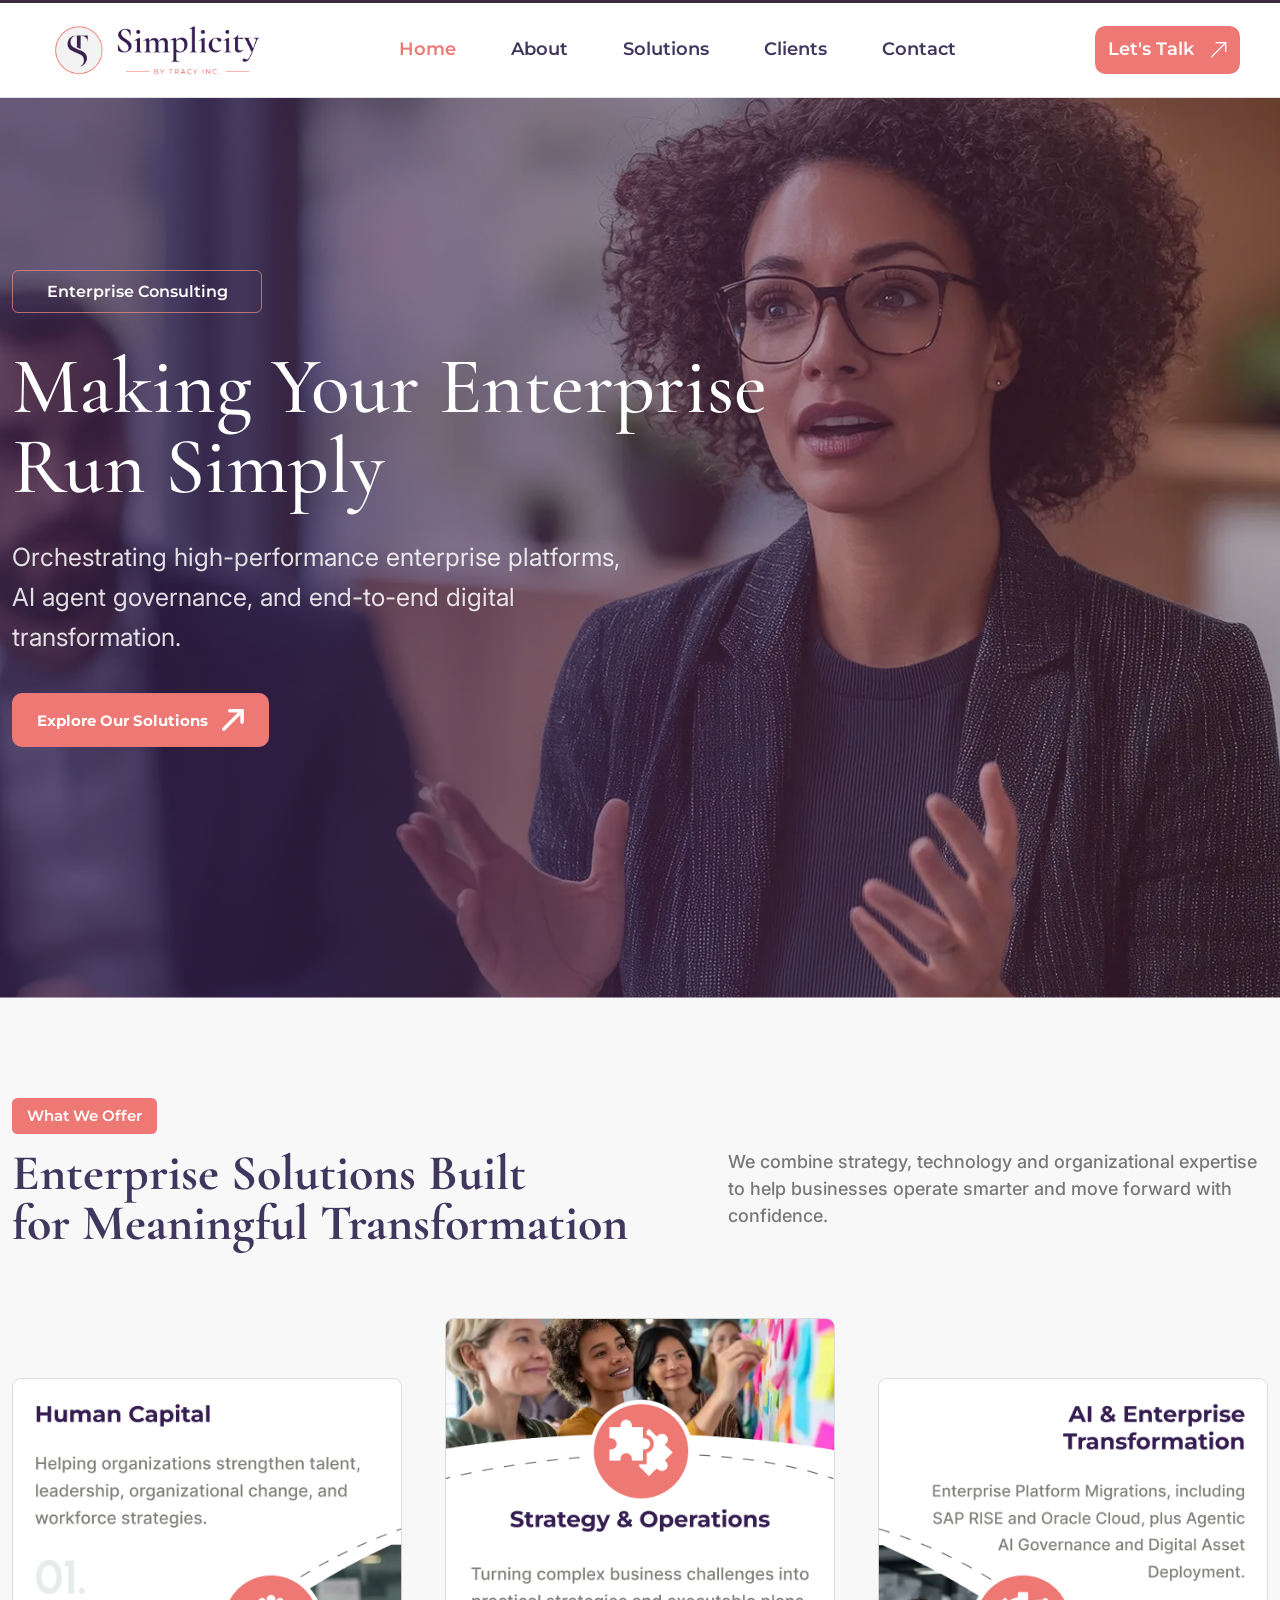
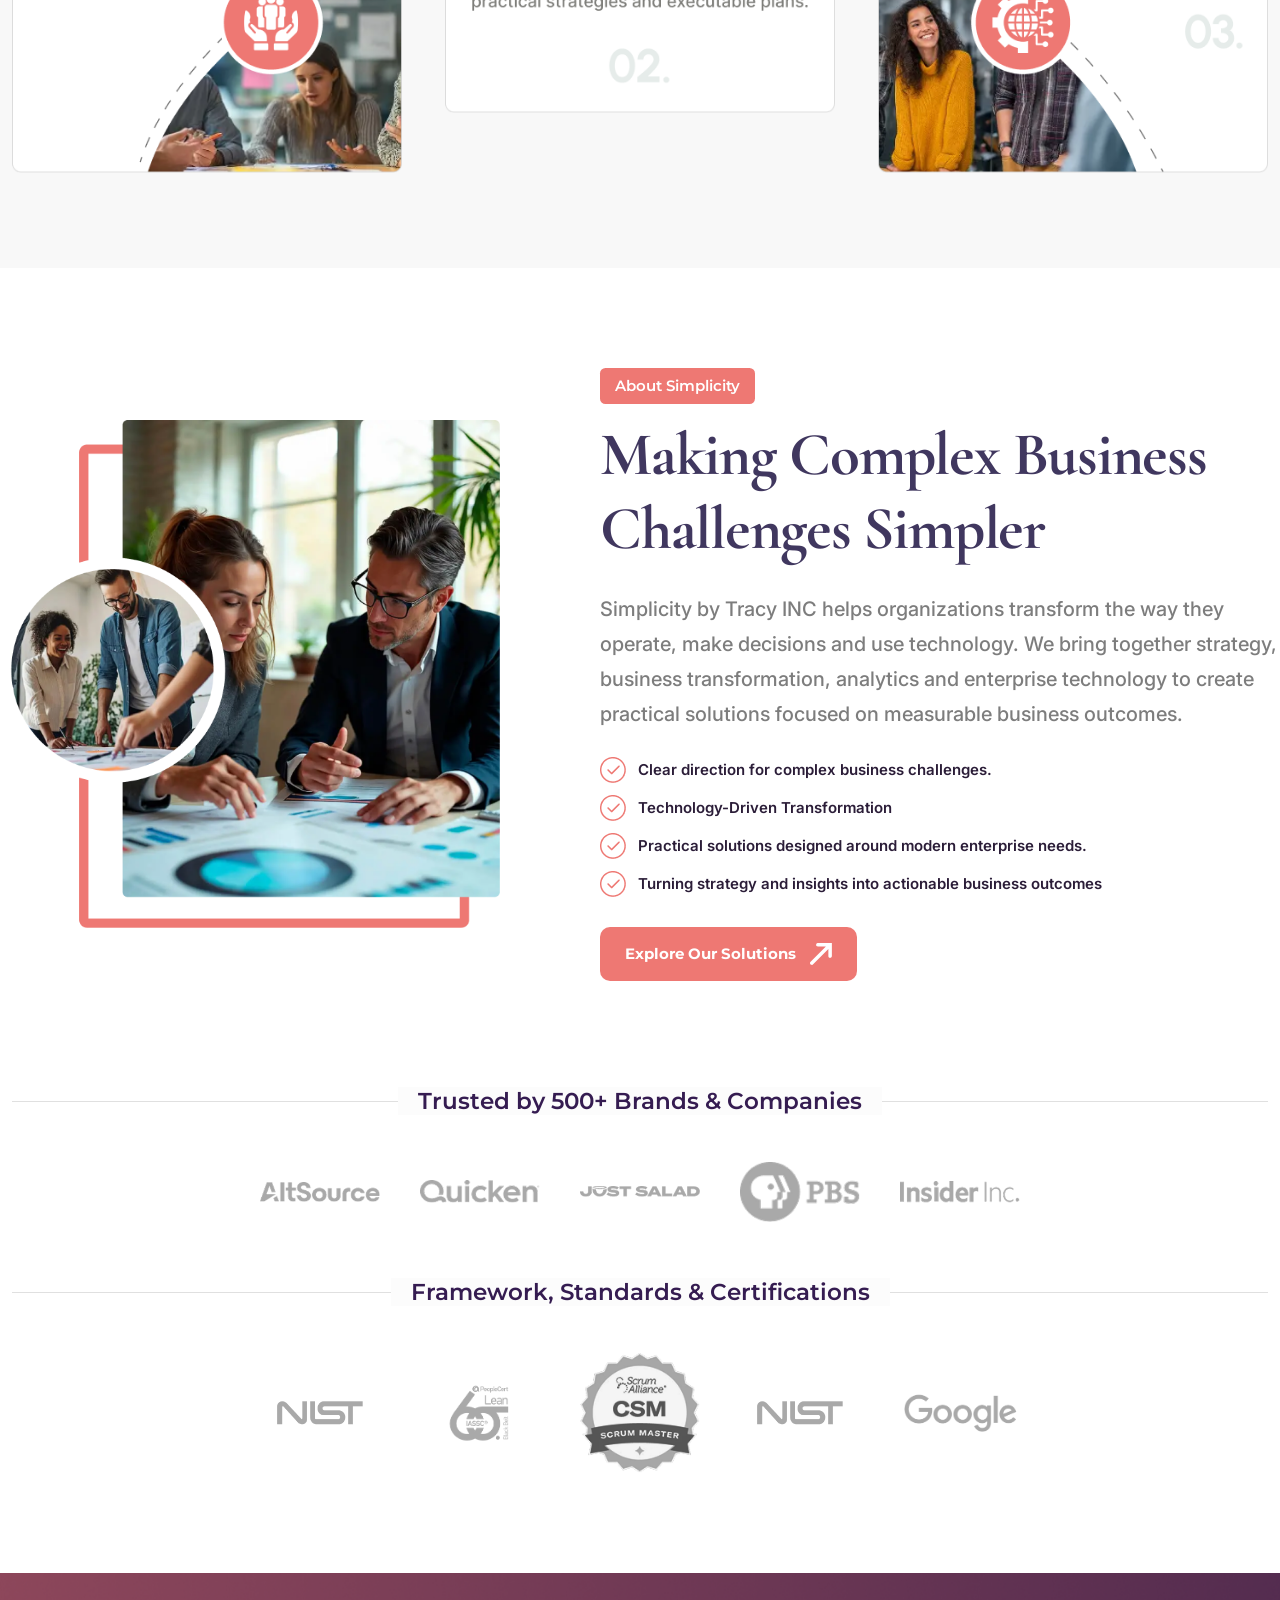
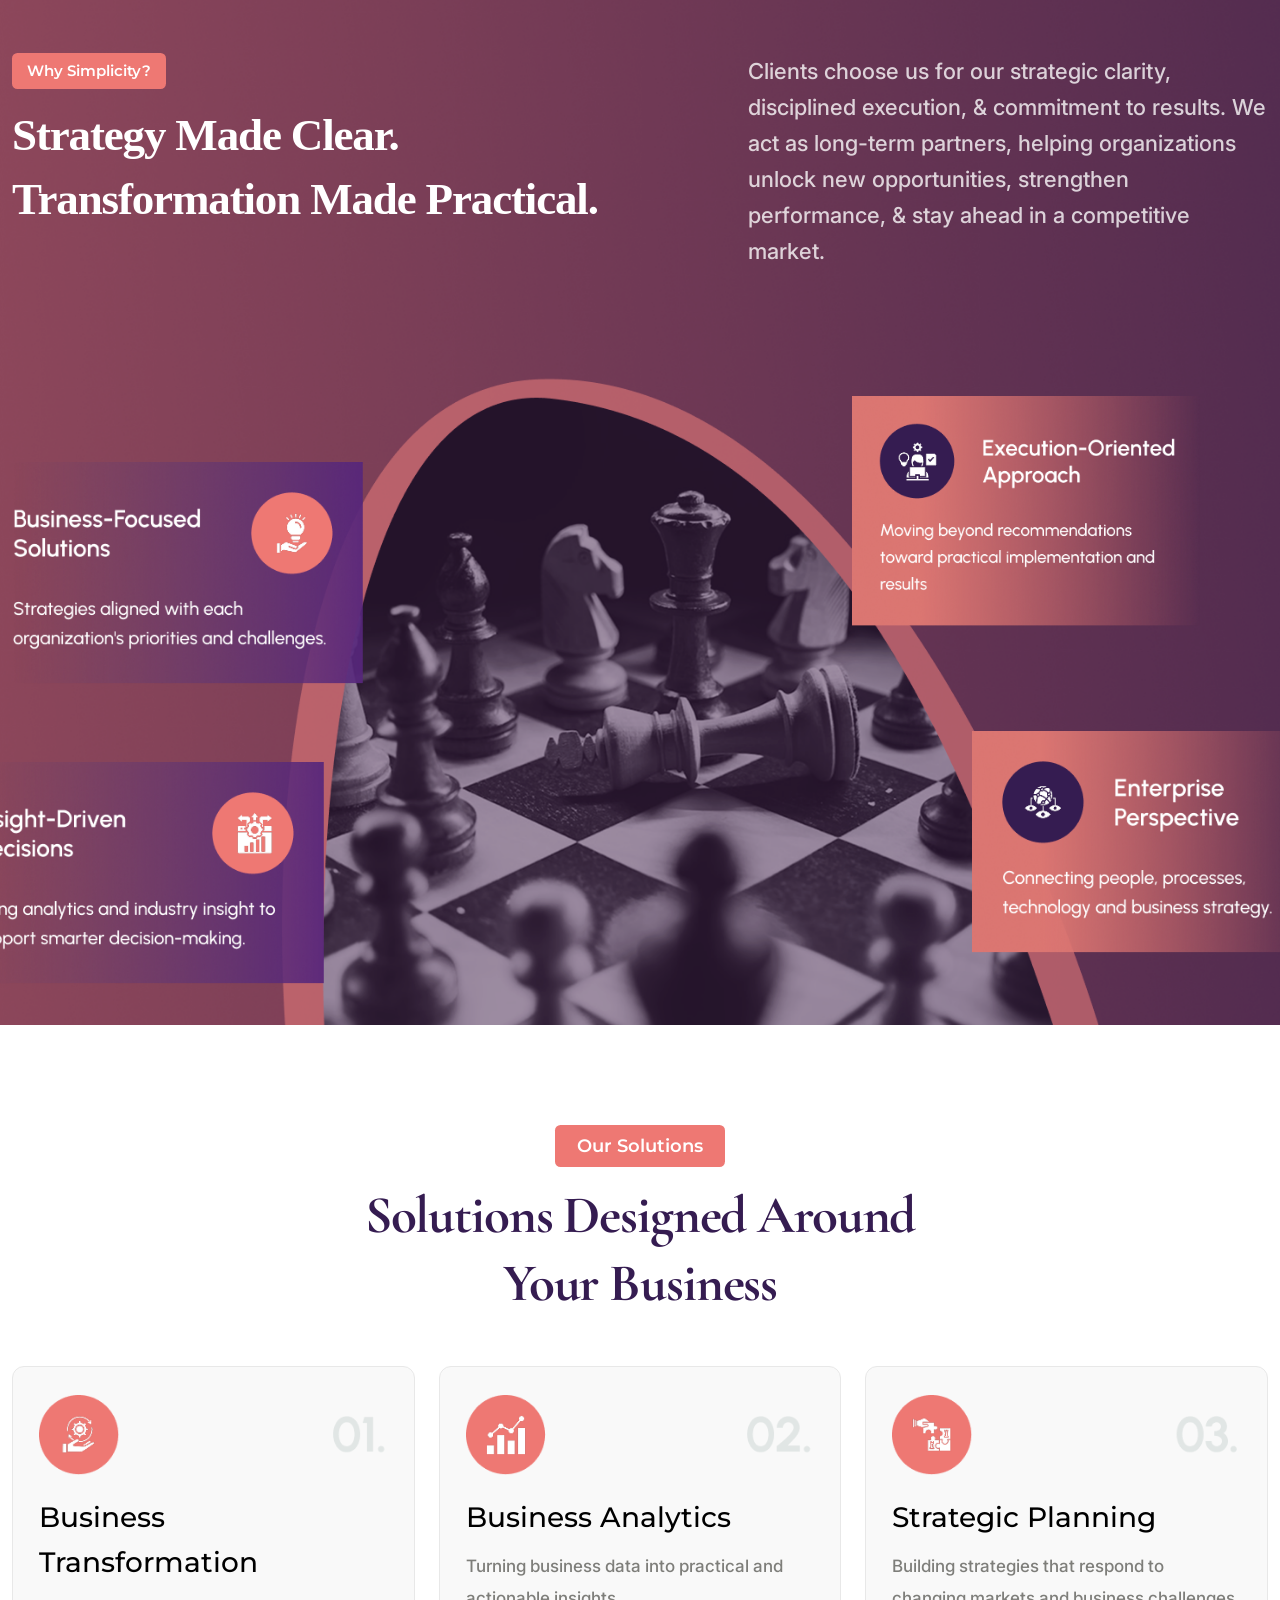
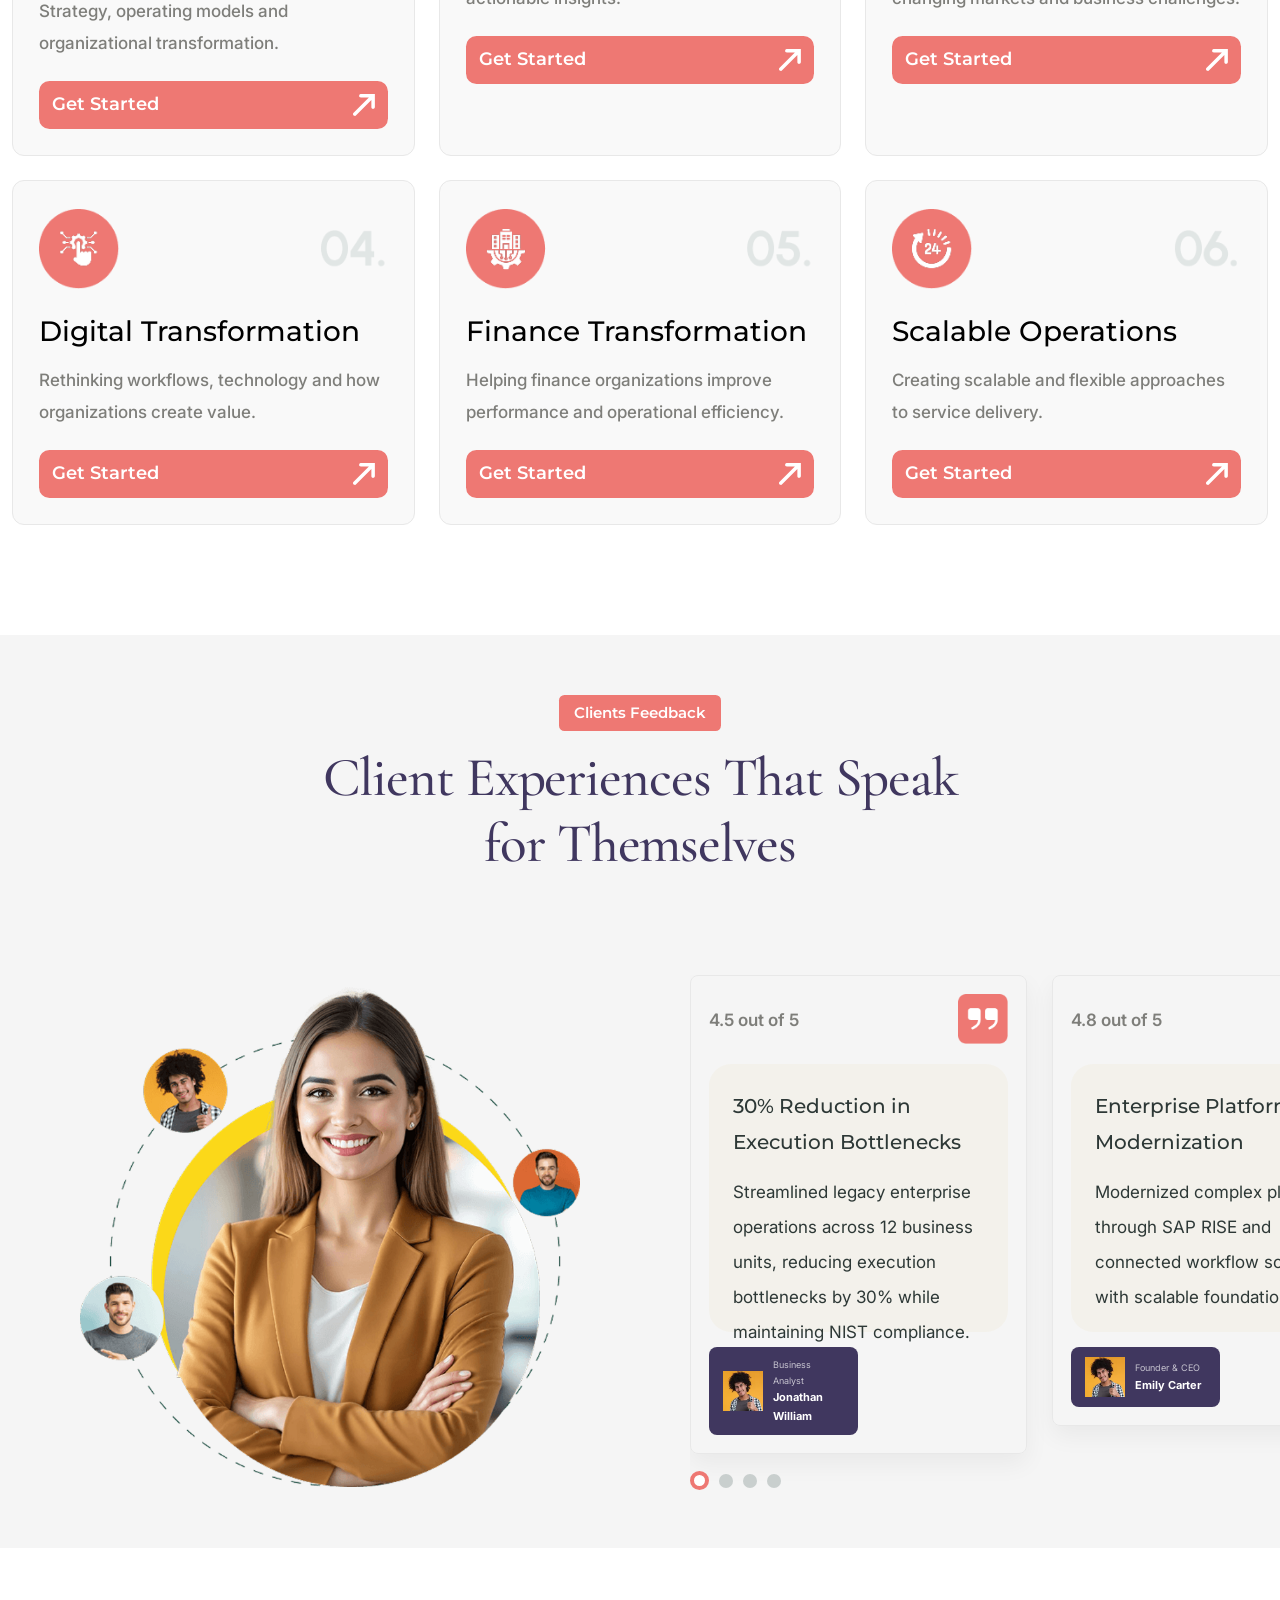
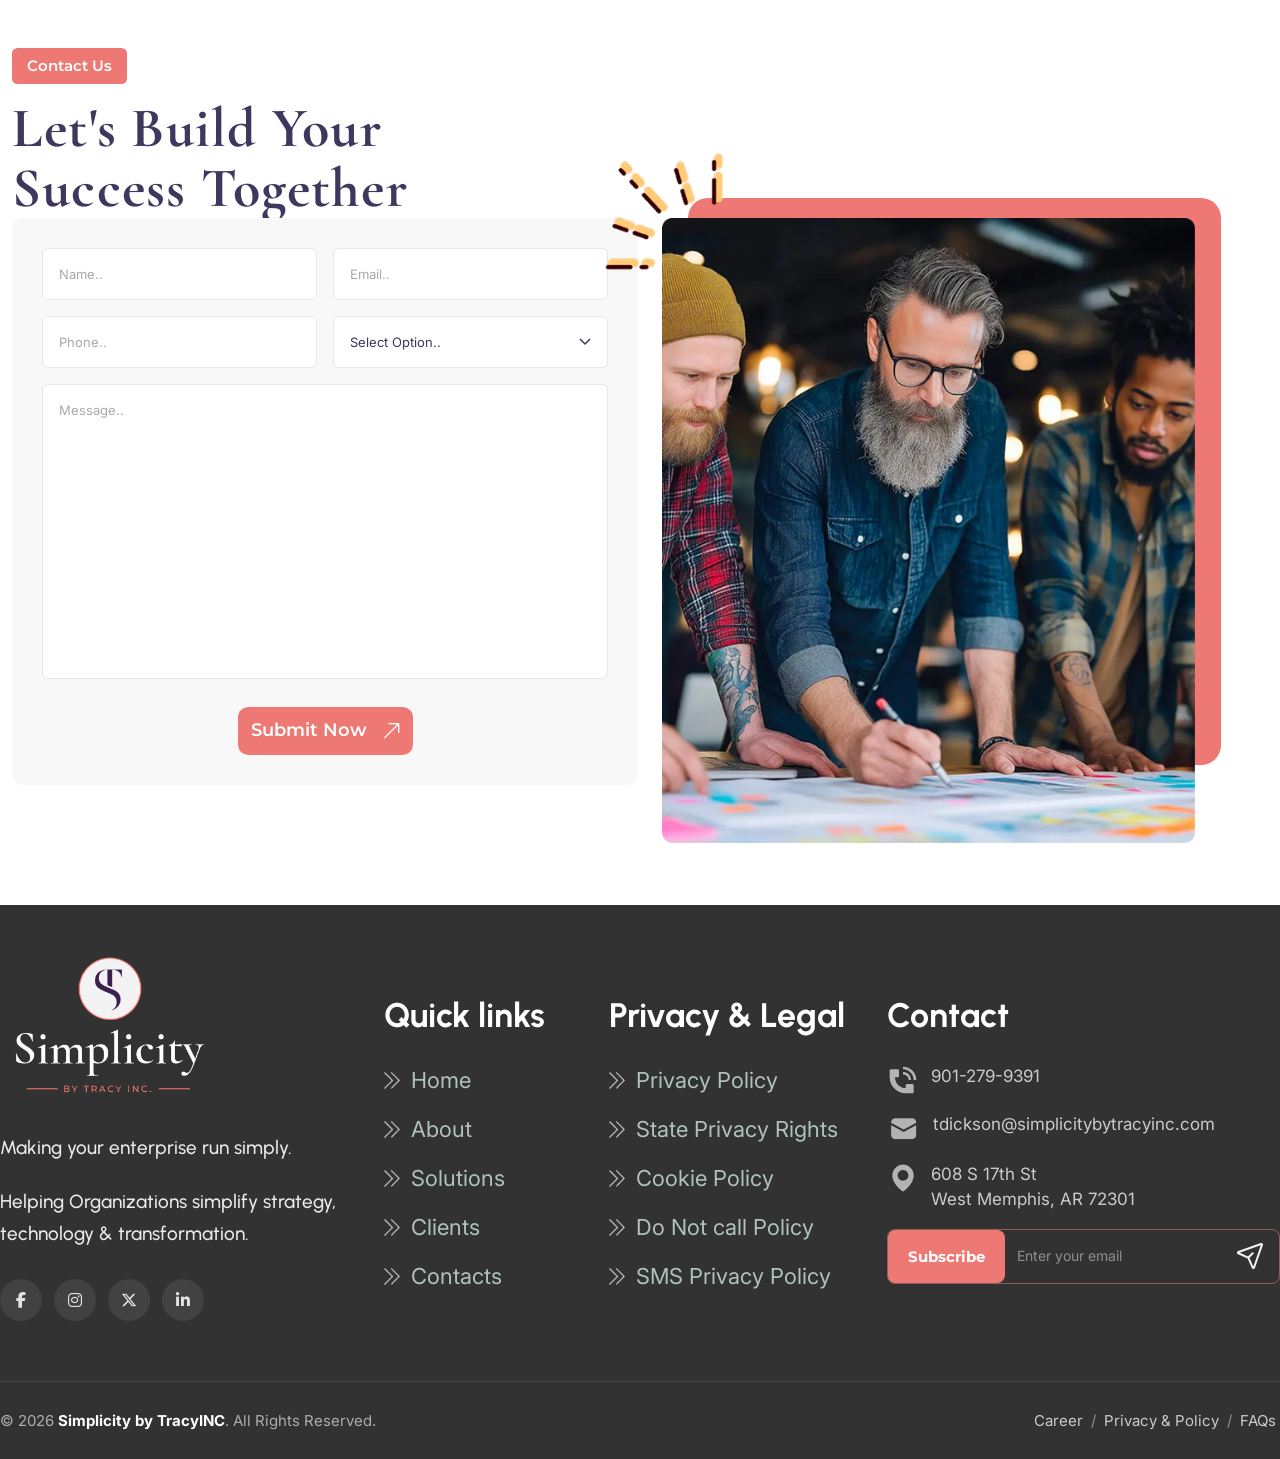
==== index.html @ 36c87a6b "Refactor HTML files to improve accessibility and consistency by adding alt attributes to images and " ====
<!DOCTYPE html>
<html lang="en">

<head>

  <meta charset="UTF-8">

  <meta name="viewport" content="width=device-width, initial-scale=1.0">

  <title>Simpli City</title>

  <link rel="shortcut icon" href="asset/images/main-logo.webp" type="image/x-icon">





  <!-- ========================================
         Bootstrap CSS
    ========================================= -->

  <link rel="stylesheet" href="asset/css/bootstrap.min.css">


  <!-- ========================================
         Google Font
    ========================================= -->

  <link rel="stylesheet" href="asset/css/font.css">


  <!-- ========================================
         Font Awesome
    ========================================= -->

  <link rel="stylesheet" href="asset/css/all.min.css">


  <!-- ========================================
         Swiper CSS
    ========================================= -->

  <link rel="stylesheet" href="asset/css/swiper-bundle.min.css">


  <!-- ========================================
         Custom CSS
    ========================================= -->

  <link rel="stylesheet" href="asset/css/style.css">

  <link rel="preconnect" href="https://fonts.googleapis.com">
  <link rel="preconnect" href="https://fonts.gstatic.com" crossorigin>
  <link href="https://fonts.googleapis.com/css2?family=Montserrat:ital,wght@0,100..900;1,100..900&display=swap"
    rel="stylesheet">
  <link rel="preconnect" href="https://fonts.googleapis.com">

  <link rel="preconnect" href="https://fonts.gstatic.com" crossorigin>
  <link href="https://fonts.googleapis.com/css2?family=Cormorant+Garamond:ital,wght@0,300..700;1,300..700&display=swap"
    rel="stylesheet">

  <link rel="preconnect" href="https://fonts.googleapis.com">
  <link rel="preconnect" href="https://fonts.gstatic.com" crossorigin>
  <link
    href="https://fonts.googleapis.com/css2?family=Inter:ital,opsz,wght@0,14..32,100..900;1,14..32,100..900&display=swap"
    rel="stylesheet">


  <link rel="preconnect" href="https://fonts.googleapis.com">
  <link rel="preconnect" href="https://fonts.gstatic.com" crossorigin>
  <link href="https://fonts.googleapis.com/css2?family=Urbanist:ital,wght@0,100..900;1,100..900&display=swap"
    rel="stylesheet">

</head>


<body>


  <!-- ========================================
         Header Section Start
    ========================================= -->

  <header class="site-header">
    <div class="header-container container-flow">

      <a href="index.html" class="brand">

        <img src="asset/images/logo.webp" alt="simplicity image">


      </a>

      <button class="nav-toggle" type="button" aria-label="Toggle navigation" aria-expanded="false"
        aria-controls="mainNav">
        <i class="fa-solid fa-bars"></i>
      </button>

      <nav class="main-nav" id="mainNav">
        <a href="index.html" class="nav-link">Home</a>
        <a href="about.html" class="nav-link">About</a>
        <a href="solution.html" class="nav-link">Solutions</a>
        <a href="client.html" class="nav-link">Clients</a>
        <a href="contact.html" class="nav-link">Contact</a>
      </nav>

      <a href="contact.html" class="btn-talk">
        <span class="btn-text">
          <span class="btn-text-inner" data-text="Let's Talk">Let's Talk</span>
        </span>
        <img src="asset/images/nav_arrow.webp" alt="simplicity image">
      </a>
    </div>
  </header>


  <main>


    <!-- ========================================
         Hero Section
    ========================================= -->
    <section class="hero-section" id="home">
      <div class="container">
        <div class="row">
          <div class="col-lg-7 hero-description">
            <span class="hero-tag">Enterprise Consulting</span>
            <h1 class="hero-title">Making Your Enterprise<br>Run Simply</h1>
            <p class="hero-text">Orchestrating high-performance enterprise platforms, <br> AI agent governance, and
              end-to-end digital <br> transformation.</p>


            <div class="hero-btns">
              <a href="solution.html" class="btn-explore">
                <span class="btn-text">
                  <span class="btn-text-inner" data-text="Explore Our Solutions">Explore Our Solutions</span>
                </span>
                <img src="asset/images/arrow.webp" alt="simplicity image">
              </a>
            </div>

          </div>
        </div>
      </div>

    </section>



    <!-- ========================================
     What We Offer Section Start
========================================= -->

    <section class="offer-section">

      <div class="container">

        <!-- Section Heading -->

        <span class="offer-badge">
          What We Offer
        </span>

        <div class="offer-heading">

          <div class="offer-title-area">

            <h2 class="offer-title">
              Enterprise Solutions Built
              <br>
              for Meaningful Transformation
            </h2>

          </div>

          <div class="offer-description">

            <p>
              We combine strategy, technology and organizational expertise
              to help businesses operate smarter and move forward with confidence.
            </p>

          </div>

        </div>

        <div class="card-container ">

          <img src="asset/images/frame1.webp" alt="simplicity image">
          <img class="frame-imge-2" src="asset/images/frame2.webp" alt="simplicity image">
          <img src="asset/images/frame3.webp" alt="simplicity image">

        </div>

      </div>

    </section>


    <!-- ========================================
     About Section Start
========================================= -->

    <section class="about-section">
      <div class=" about-container">

        <!-- Left Side: Image Layout -->
        <div class="image-wrapper">
          <div class="bg-border"></div>
          <img src="asset/images/about-image.webp" alt="simplicity image">
        </div>

        <!-- Right Side: Content Layout -->
        <div class="content-wrapper">

          <span class="offer-badge">
            About Simplicity
          </span>

          <h2>Making Complex Business Challenges Simpler</h2>

          <p class="description">
            Simplicity by Tracy INC helps organizations transform the way they operate, make decisions and use
            technology. We bring together strategy, business transformation, analytics and enterprise technology
            to create practical solutions focused on measurable business outcomes.
          </p>

          <ul class="features-list">
            <li>
              <img src="asset/images/right.webp" alt="simplicity image">
              <span>Clear direction for complex business challenges.</span>
            </li>
            <li>
              <img src="asset/images/right.webp" alt="simplicity image">
              <span>Technology-Driven Transformation</span>
            </li>
            <li>
              <img src="asset/images/right.webp" alt="simplicity image">
              <span>Practical solutions designed around modern enterprise needs.</span>
            </li>
            <li>
              <img src="asset/images/right.webp" alt="simplicity image">
              <span>Turning strategy and insights into actionable business outcomes</span>
            </li>
          </ul>

          <div class="header-action">

            <div class="hero-btns">
              <a href="solution.html" class="btn-explore">
                <span class="btn-text">
                  <span class="btn-text-inner" data-text="Explore Our Solutions">Explore Our Solutions</span>
                </span>
                <img src="asset/images/arrow.webp" alt="simplicity image">
              </a>
            </div>

            </a>
          </div>
        </div>
      </div>
    </section>

    <section class="trust-section container">


      <!-- --- Top Row: Trusted Brands --- -->
      <div class="logo-row">
        <h3 class="row-title">
          <span>Trusted by 500+ Brands & Companies</span>
        </h3>

        <div class="logo-grid">
          <!-- Replace '#' with the actual paths to your logo images -->
          <div class="logo-item"><img src="asset/images/logo_item_1.webp" alt="AltSource Logo"></div>
          <div class="logo-item"><img src="asset/images/logo_item_2.webp" alt="Quicken Logo"></div>
          <div class="logo-item"><img src="asset/images/logo_item_3.webp" alt="Just Salad Logo"></div>
          <div class="logo-item"><img src="asset/images/logo_item_4.webp" alt="PBS Logo"></div>
          <div class="logo-item"><img src="asset/images/logo_item_5.webp" alt="Insider Inc Logo"></div>
        </div>
      </div>

      <!-- --- Bottom Row: Frameworks --- -->
      <div class="logo-row">
        <h3 class="row-title">
          <span>Framework, Standards & Certifications</span>
        </h3>

        <div class="logo-grid">
          <!-- Replace '#' with the actual paths to your certification images -->
          <div class="logo-item"><img src="asset/images/logo_item_6.webp" alt="NIST Logo"></div>
          <div class="logo-item"><img src="asset/images/logo_item_7.webp" alt="Lean Certified Badge"></div>
          <div class="logo-item"><img src="asset/images/logo_item_8.webp" alt="CSM Scrum Master Badge"></div>

          <div class="logo-item"><img src="asset/images/logo_item_6.webp" alt="Google Logo"></div>
          <div class="logo-item"><img src="asset/images/logo_item_10.webp" alt="AWS Logo"></div>
        </div>
      </div>


    </section>



    <!-- ========================================
    Why Section Section Start
========================================= -->

    <section class="why-section">
      <div class="container why-container">
        <div class="why-header">
          <div class="why-header-left">
            <span class="offer-badge why-badge">Why Simplicity?</span>
            <h2 class="why-title">
              Strategy Made Clear.<br>
              Transformation Made Practical.
            </h2>
          </div>

          <div class="why-header-right">
            <p>
              Clients choose us for our strategic clarity, disciplined execution, & commitment to
              results. We act as long-term partners, helping organizations unlock new opportunities,
              strengthen performance, & stay ahead in a competitive market.
            </p>
          </div>
        </div>
        <div class="why-imag">
          <img class="why-bg" src="/asset/images/why-bg.webp" alt="simplicity image">
          <div class="why-imag-contaner">
            <img class="why-imge-1" src="asset/images/why_img_1.webp" alt="simplicity image">
            <img class="why-imge-2" src="asset/images/why_img_2.webp" alt="simplicity image">
            <img class="why-imge-3" src="asset/images/why_img_3.webp" alt="simplicity image">
            <img class="why-imge-4" src="asset/images/why_img_4.webp" alt="simplicity image">
          </div>
        </div>
      </div>

    </section>



    <!-- ========================================
         Services Grid Section
    ========================================= -->
    <section class="services-grid-section">
      <div class="container">
        <div class="row justify-content-center text-center">
          <div class="col-lg-7">
            <span class="section-tag-pill section-tag-pill-center">Our Solutions</span>
            <h2 class="services-title">Solutions Designed Around Your Business</h2>
          </div>
        </div>

        <div class="row g-4 mt-4">
          <div class="col-md-6 col-lg-4">
            <div class="service-card">
              <div class="service-card-top">
                <img src="asset/images/services_card_img_1.webp" alt="simplicity image">
              </div>
              <h3>Business Transformation</h3>
              <p>Strategy, operating models and organizational transformation.</p>
              <a href="contact.html" class="btn-talk">
                <span class="btn-text">
                  <span class="btn-text-inner" data-text="Get Started">Get Started</span>
                </span>
                <img src="asset/images/arrow.webp" alt="simplicity image">
              </a>

            </div>
          </div>
          <div class="col-md-6 col-lg-4">
            <div class="service-card">
              <div class="service-card-top">
                <img src="asset/images/services_card_img_2.webp" alt="simplicity image">
              </div>
              <h3>Business Analytics</h3>
              <p>Turning business data into practical and actionable insights.</p>

              <a href="contact.html" class="btn-talk">
                <span class="btn-text">
                  <span class="btn-text-inner" data-text="Get Started">Get Started</span>
                </span>
                <img src="asset/images/arrow.webp" alt="simplicity image">
              </a>
            </div>
          </div>
          <div class="col-md-6 col-lg-4">
            <div class="service-card">
              <div class="service-card-top">
                <img src="asset/images/services_card_img_3.webp" alt="simplicity image">
              </div>
              <h3>Strategic Planning</h3>
              <p>Building strategies that respond to changing markets and business challenges.</p>
              <a href="contact.html" class="btn-talk">
                <span class="btn-text">
                  <span class="btn-text-inner" data-text="Get Started">Get Started</span>
                </span>
                <img src="asset/images/arrow.webp" alt="simplicity image">
              </a>

            </div>
          </div>
          <div class="col-md-6 col-lg-4">
            <div class="service-card">
              <div class="service-card-top">
                <img src="asset/images/services_card_img_4.webp" alt="simplicity image">
              </div>
              <h3>Digital Transformation</h3>
              <p>Rethinking workflows, technology and how organizations create value.</p>
              <a href="contact.html" class="btn-talk">
                <span class="btn-text">
                  <span class="btn-text-inner" data-text="Get Started">Get Started</span>
                </span>
                <img src="asset/images/arrow.webp" alt="simplicity image">
              </a>

            </div>
          </div>
          <div class="col-md-6 col-lg-4">
            <div class="service-card">
              <div class="service-card-top">
                <img src="asset/images/services_card_img_5.webp" alt="simplicity image">
              </div>
              <h3>Finance Transformation</h3>
              <p>Helping finance organizations improve performance and operational efficiency.</p>
              <a href="contact.html" class="btn-talk">
                <span class="btn-text">
                  <span class="btn-text-inner" data-text="Get Started">Get Started</span>
                </span>
                <img src="asset/images/arrow.webp" alt="simplicity image">
              </a>

            </div>
          </div>
          <div class="col-md-6 col-lg-4">
            <div class="service-card">
              <div class="service-card-top">
                <img src="asset/images/services_card_img_6.webp" alt="simplicity image">
              </div>
              <h3>Scalable Operations</h3>
              <p>Creating scalable and flexible approaches to service delivery.</p>
              <a href="contact.html" class="btn-talk">
                <span class="btn-text">
                  <span class="btn-text-inner" data-text="Get Started">Get Started</span>
                </span>
                <img src="asset/images/arrow.webp" alt="simplicity image">
              </a>

            </div>
          </div>
        </div>
      </div>
    </section>

    <!-- ========================================
   client Section Start
========================================= -->

    <section class="client-section">

      <!-- Heading -->
      <div class="client-heading text-center">
        <span class="offer-badge">Clients Feedback</span>
        <h2 class="client-title">
          Client Experiences That Speak
          <br>
          for Themselves
        </h2>
      </div>

      <div class="client-wrapper">

        <div class="client-image">
          <img src="asset/images/customer.webp" class="client-main-image" alt="Client">
        </div>

        <div class="client-slider">
          <div class="swiper clientSwiper">
            <div class="swiper-wrapper">

              <!-- Card 01 -->
              <div class="swiper-slide">
                <div class="review-card">
                  <div class="d-flex align-items-center justify-content-between">
                    <div class="rating">4.5 out of 5</div>
                    <img class="quote" src="asset/images/quote.webp" alt="simplicity image">
                  </div>
                  <div class="review-box">
                    <h3>30% Reduction in Execution Bottlenecks</h3>
                    <p>
                      Streamlined legacy enterprise operations across
                      12 business units, reducing execution bottlenecks
                      by 30% while maintaining NIST compliance.
                    </p>
                  </div>
                  <div class="review-user">
                    <img src="asset/images/profile_1.webp">
                    <div>
                      <small>Business Analyst</small>
                      <strong>Jonathan William</strong>
                    </div>
                  </div>
                </div>
              </div>

              <!-- Card 02 -->
              <div class="swiper-slide">
                <div class="review-card">

                  <div class="d-flex align-items-center justify-content-between">
                    <div class="rating">4.8 out of 5</div>
                    <img class="quote" src="asset/images/quote.webp" alt="simplicity image">
                  </div>


                  <div class="review-box">
                    <h3>Enterprise Platform Modernization</h3>
                    <p>
                      Modernized complex platforms through SAP RISE
                      and connected workflow solutions with scalable
                      foundations.
                    </p>
                  </div>
                  <div class="review-user">
                    <img src="asset/images/profile_1.webp">
                    <div>
                      <small>Founder & CEO</small>
                      <strong>Emily Carter</strong>
                    </div>
                  </div>
                </div>
              </div>

              <!-- Card 03 -->
              <div class="swiper-slide">
                <div class="review-card">
                  <div class="d-flex align-items-center justify-content-between">
                    <div class="rating">5.0 out of 5</div>
                    <img class="quote" src="asset/images/quote.webp" alt="simplicity image">
                  </div>
                  <div class="review-box">
                    <h3>Business Transformation Success</h3>
                    <p>
                      Creating practical strategies and digital solutions
                      that improve enterprise performance.
                    </p>
                  </div>
                  <div class="review-user">
                    <img src="asset/images/profile_2.webp">
                    <div>
                      <small>Strategy Director</small>
                      <strong>Michael Carter</strong>
                    </div>
                  </div>
                </div>
              </div>

              <!-- Card 03 -->
              <div class="swiper-slide">
                <div class="review-card">
                  <div class="d-flex align-items-center justify-content-between">
                    <div class="rating">5.0 out of 5</div>
                    <img class="quote" src="asset/images/quote.webp" alt="simplicity image">
                  </div>
                  <div class="review-box">
                    <h3>Business Transformation Success</h3>
                    <p>
                      Creating practical strategies and digital solutions
                      that improve enterprise performance.
                    </p>
                  </div>
                  <div class="review-user">
                    <img src="asset/images/profile_2.webp">
                    <div>
                      <small>Strategy Director</small>
                      <strong>Michael Carter</strong>
                    </div>
                  </div>
                </div>
              </div>

            </div>

            <div class="swiper-pagination text-start"></div>
          </div>
        </div>

      </div>

    </section>


    <!-- ========================================
   contact Section Start
========================================= -->

    <section class="contact-section">

      <div class="container">

        <div>
          <span class="offer-badge">Contact Us</span>

          <h2 class="contact-title">
            Let's Build Your <br>
            Success Together
          </h2>
        </div>

        <div class="contact-wrapper">

          <div class="row">

            <!-- Left: Form -->
            <div class="contact-form-area col-7">

              <form class="contact-form">

                <div class="form-row">
                  <div class="form-group">
                    <input type="text" placeholder="Name..">
                  </div>
                  <div class="form-group">
                    <input type="email" placeholder="Email..">
                  </div>
                </div>

                <div class="form-row">
                  <div class="form-group">
                    <input type="text" placeholder="Phone..">
                  </div>
                  <div class="form-group">
                    <select>
                      <option selected disabled>Select Option..</option>
                      <option>Business Transformation</option>
                      <option>Business Analytics</option>
                      <option>Strategic Planning</option>
                    </select>
                  </div>
                </div>

                <div class="form-group full">
                  <textarea rows="12" placeholder="Message.."></textarea>
                </div>

                <div>
                  <a href="contact.html" class="btn-talk">
                    <span class="btn-text">
                      <span class="btn-text-inner" data-text="Submit Now">Submit Now</span>
                    </span>
                    <img src="asset/images/nav_arrow.webp" alt="simplicity image">
                  </a>
                </div>

              </form>

            </div>

            <!-- Right: Image -->
            <div class="contact-image-area col-5">

              <img class="ligtin_imge" src="asset/images/ligtin_imge.webp" alt="simplicity image">

              <img class="contact-image" src="asset/images/contact-img.webp" alt="simplicity image">

            </div>

          </div>
        </div>

      </div>

    </section>






  </main>

  <!-- ========================================
         Main Section End
    ========================================= -->

  <footer class="site-footer">
    <div class="container footer-top">

      <div class="footer-about">
        <a href="index.html" class="brand footer-brand">

          <img src="asset/images/secondery_logo.webp" alt="simplicity image">


        </a>

        <p class="footer-tagline">Making your enterprise run simply.</p>
        <p class="footer-desc">Helping Organizations simplify strategy, technology &amp; transformation.</p>

        <div class="footer-social">
          <a href="#" aria-label="Facebook"><i class="fa-brands fa-facebook-f"></i></a>
          <a href="#" aria-label="Instagram"><i class="fa-brands fa-instagram"></i></a>
          <a href="#" aria-label="X"><i class="fa-brands fa-x-twitter"></i></a>
          <a href="#" aria-label="LinkedIn"><i class="fa-brands fa-linkedin-in"></i></a>
        </div>
      </div>

      <div class="footer-col">
        <h4>Quick links</h4>
        <ul>
          <li><a href="index.html"> <img src="asset/images/footer_arrow.png" alt="simplicity image"> Home</a></li>
          <li><a href="about.html"> <img src="asset/images/footer_arrow.png" alt="simplicity image"> About</a></li>
          <li><a href="solution.html"> <img src="asset/images/footer_arrow.png" alt="simplicity image"> Solutions</a></li>
          <li><a href="client.html"> <img src="asset/images/footer_arrow.png" alt="simplicity image"> Clients</a></li>
          <li><a href="contact.html"> <img src="asset/images/footer_arrow.png" alt="simplicity image"> Contacts</a></li>
        </ul>
      </div>

      <div class="footer-col">
        <h4>Privacy &amp; Legal</h4>
        <ul>
          <li><a href="#"> <img src="asset/images/footer_arrow.png" alt="simplicity image"> Privacy Policy</a></li>
          <li><a href="#"> <img src="asset/images/footer_arrow.png" alt="simplicity image"> State Privacy Rights</a></li>
          <li><a href="#"> <img src="asset/images/footer_arrow.png" alt="simplicity image"> Cookie Policy</a></li>
          <li><a href="#"> <img src="asset/images/footer_arrow.png" alt="simplicity image"> Do Not call Policy</a></li>
          <li><a href="#"> <img src="asset/images/footer_arrow.png" alt="simplicity image"> SMS Privacy Policy</a></li>
        </ul>
      </div>

      <div class="footer-col footer-contact-col">
        <h4>Contact</h4>
        <ul class="footer-contact">
          <li> <img src="asset/images/gg_phone.svg" alt="simplicity image"> 901-279-9391</li>
          <li> <img src="asset/images/fluent_mail-16-filled.png" alt="simplicity image"> tdickson@simplicitybytracyinc.com</li>
          <li> <img src="asset/images/boxicons_location-filled.png" alt="simplicity image"> 608 S 17th St<br>West Memphis, AR 72301</li>
        </ul>

        <form class="footer-subscribe" onsubmit="return false;">
          <button type="button" class="subscribe-btn">Subscribe</button>
          <input type="email" placeholder="Enter your email" required>
          <button type="submit" class="subscribe-send" aria-label="Subscribe">
            <img src="asset/images/group_19.svg" alt="simplicity image">
          </button>
        </form>
      </div>

    </div>

    <div class="footer-bottom">
      <div class="container footer-bottom-inner">
        <p>&copy; 2026 <strong>Simplicity by TracyINC</strong>. All Rights Reserved.</p>
        <div class="footer-bottom-links">
          <a href="#">Career</a> / <a href="#">Privacy &amp; Policy</a> / <a href="#">FAQs</a>
        </div>
      </div>
    </div>
  </footer>




  <!-- Bootstrap JS -->
  <script src="asset/js/bootstrap.bundle.min.js"></script>


  <!-- Swiper JS -->
  <script src="asset/js/swiper-bundle.min.js"></script>


  <!-- Custom JS -->
  <script src="asset/js/script.js"></script>

</body>

</html>
---- asset/css/font.css ----
@font-face {
    font-family: 'Poppins';
    src: url('../fonts/Poppins-Regular.ttf');
    font-weight: 400;
    font-style: normal;
}

@font-face {
    font-family: 'Poppins';
    src: url('../fonts/Poppins-Medium.ttf');
    font-weight: 500;
    font-style: normal;
}

@font-face {
    font-family: 'Poppins';
    src: url('../fonts/Poppins-SemiBold.ttf');
    font-weight: 600;
    font-style: normal;
}

@font-face {
    font-family: 'Poppins';
    src: url('../fonts/Poppins-Bold.ttf');
    font-weight: 700;
    font-style: normal;
}

@font-face {
    font-family: 'Poppins';
    src: url('../fonts/Poppins-ExtraBold.ttf');
    font-weight: 800;
    font-style: normal;
}
---- asset/css/style.css ----
/* ========================================
   Global Reset
======================================== */

*,
*::before,
*::after {
    margin: 0;
    padding: 0;
    box-sizing: border-box;
}


/* ========================================
   Root Variables
======================================== */

:root {
    --primary-color: #EE7873;
    --primary-hover: #ef776e;

    --secondary-color: #40375f;
    --text-color: #40375f;

    --bg-light: #ffffff;
    --bg-dark: #27233a;

    --white-color: #ffffff;
    --light-color: #cecece;

    --border-color: #e8e8e8;

    --shadow-light: rgba(39, 35, 58, 0.05);

    --font-heading: "Montserrat", sans-serif;
    --font-body: "Inter", sans-serif;
}


/* ========================================
   Body
======================================== */


html,
body {
    overflow-x: hidden;
    max-width: 100%;
}

body {
    font-family: var(--font-body);
    background: var(--bg-light);
    color: var(--text-color);
    line-height: 1.7;
}


/* ========================================
   Common Elements
======================================== */

a {
    text-decoration: none;
    color: inherit;
}

a:focus {
    text-decoration: none;
}

ul,
li {
    list-style: none;
    margin: 0;
    padding: 0;
}

h1,
h2,
h3,
h4,
h5,
h6,
p {
    font-size: 16px;
    margin: 0;
}

h1,
h2,
h3,
h4,
h5,
h6 {
    font-family: var(--font-heading);
    color: var(--secondary-color);
    line-height: 1.25;
}

img {
    max-width: 100%;
    display: block;
}

input,
input:focus,
textarea,
textarea:focus {
    outline: none;
    border: none;
    box-shadow: none;
}

button,
.btn {
    outline: none;
    border: none;
    cursor: pointer;
}

.container {
    max-width: 1500px;
}


/* ========================================
   Reusable UI
======================================== */

.section-tag {
    display: inline-block;
    font-family: var(--font-heading);
    font-size: 14px;
    font-weight: 600;
    color: var(--primary-color);
    margin-bottom: 14px;
    position: relative;
    padding-left: 28px;
}

.section-tag::before {
    content: "";
    position: absolute;
    left: 0;
    top: 50%;
    transform: translateY(-50%);
    width: 18px;
    height: 2px;
    background: var(--primary-color);
}

.section-tag-center {
    padding-left: 28px;
}

.section-tag-light {
    color: #ff9d98;
}

.section-title {
    font-size: 38px;
    font-weight: 600;
    color: var(--secondary-color);
    margin-bottom: 18px;
}

.section-title-light {
    color: var(--white-color);
}

.section-text {
    color: #6b6483;
    font-size: 16px;
    margin-bottom: 24px;
}

.section-text-light {
    color: #cfc9e0;
}

.btn-primary-custom {
    display: inline-flex;
    align-items: center;
    justify-content: center;
    background: var(--primary-color);
    color: var(--white-color);
    font-family: var(--font-heading);
    font-weight: 600;
    font-size: 15px;
    padding: 14px 30px;
    border-radius: 6px;
    transition: background 0.25s ease, transform 0.25s ease;
}

.btn-primary-custom:hover {
    background: var(--primary-hover);
    color: var(--white-color);
    transform: translateY(-2px);
}

.btn-outline-custom {
    display: inline-flex;
    align-items: center;
    justify-content: center;
    background: transparent;
    color: var(--secondary-color);
    font-family: var(--font-heading);
    font-weight: 600;
    font-size: 15px;
    padding: 14px 30px;
    border-radius: 6px;
    border: 1px solid var(--border-color);
    margin-left: 12px;
    transition: border-color 0.25s ease, color 0.25s ease;
}

.btn-outline-custom:hover {
    border-color: var(--primary-color);
    color: var(--primary-color);
}

.btn-outline-light-custom {
    color: var(--white-color);
    border-color: rgba(255, 255, 255, 0.3);
    margin-left: 0;
}

.btn-outline-light-custom:hover {
    border-color: var(--white-color);
    color: var(--white-color);
}


/* ========================================
   Header
======================================== */

.site-header {

    border-top: 3px solid #3b2b3c;
    border-bottom: 1px solid rgba(59, 43, 60, 0.15);
    position: relative;
    z-index: 20;

    max-height: 137px;
}

.header-container {

    padding: 8px 40px;
    display: flex;
    align-items: center;
    gap: 40px;
}

.brand {
    display: flex;
    align-items: center;
    gap: 14px;
    text-decoration: none;
    flex-shrink: 0;
}

.brand-mark svg {
    width: 52px;
    height: 52px;
    display: block;
}

.brand-mark-letter {
    font-family: "Cormorant Garamond", serif;
    font-style: italic;
    font-weight: 600;
    font-size: 26px;
    fill: var(--secondary-color);
}

.brand-text {
    display: flex;
    flex-direction: column;
    line-height: 1;
}

.brand-name {
    font-family: "Cormorant Garamond", serif;
    font-weight: 500;
    font-size: 32px;
    color: var(--secondary-color);
    letter-spacing: 0.01em;
}

.brand-tagline {
    display: flex;
    align-items: center;
    gap: 8px;
    margin-top: 6px;
    font-family: var(--font-heading);
    font-size: 10px;
    font-weight: 600;
    letter-spacing: 0.12em;
    color: var(--primary-color);
}

.brand-tagline i {
    display: inline-block;
    width: 18px;
    height: 1px;
    background: var(--primary-color);
    font-style: normal;
}

.main-nav {
    display: flex;
    align-items: center;
    gap: 55px;
    margin: 0 auto;
}

.nav-link {
    font-family: var(--font-heading);
    font-size: 20px;
    font-weight: 600;
    color: var(--secondary-color);
    text-decoration: none;
    transition: color 0.2s ease;
}

.nav-link:hover,
.nav-link.active {
    color: var(--primary-color);
}

.btn-talk {
    display: inline-flex;
    align-items: center;
    gap: 17px;
    background: var(--primary-color);
    color: var(--white-color);
    font-family: var(--font-heading);
    font-weight: 600;
    font-size: 21px;
    padding: 13px;
    border-radius: 10.5px;
    text-decoration: none;
    line-height: 100%;
    letter-spacing: 0%;

}



.btn-talk:hover {
    background: var(--primary-hover);
    color: var(--white-color);
    transform: translateY(-2px);
}

.nav-toggle {
    display: none;
    background: transparent;
    border: none;
    color: var(--secondary-color);
    font-size: 20px;
    margin-left: auto;
}

@media (max-width: 991px) {
    .header-container {
        flex-wrap: wrap;
        padding: 16px 20px;
    }

    .nav-toggle {
        display: block;
        order: 2;
    }

    .main-nav {
        order: 4;
        width: 100%;
        flex-direction: column;
        align-items: flex-start;
        gap: 14px;
        max-height: 0;
        overflow: hidden;
        margin: 0;
        transition: max-height 0.3s ease;
    }

    .main-nav.open {
        max-height: 300px;
        padding-top: 18px;
    }

    .btn-talk {
        order: 3;
        margin-left: 12px;
    }

    .brand-name {
        font-size: 26px;
    }
}



/* ========================================
   Hero
======================================== */

.hero-section {
    position: relative;
    background:
        url('../images/hero-bg.webp') center/cover no-repeat;
    padding: 90px 0 80px 0px;

    height: 900px;
    display: flex;
    align-items: center;

}

.hero-description {
    width: 922px;
    height: 565px;

}

.hero-tag {
    display: inline-block;
    font-family: var(--font-heading);
    font-size: 18px;
    font-weight: 600;
    color: var(--white-color);
    border: 1px solid rgba(238, 139, 133, 0.7);
    border-radius: 6px;
    padding: 10px 18px;
    margin-bottom: 34px;
    height: 46px;
    width: 255px;
    line-height: 22px;
    letter-spacing: 0px;

    font-family: "Montserrat", sans-serif;
}

.hero-title {
    font-family: "Cormorant Garamond", serif;
    font-weight: 500;
    font-size: 87px;
    line-height: 100%;
    letter-spacing: 0%;
    color: var(--white-color);
    margin-bottom: 30px;
    max-width: 835px;
}

.hero-text {
    font-family: var(--font-body);
    color: rgba(255, 255, 255, 0.85);
    font-size: 29px;
    line-height: 1.6;
    max-width: 759px;
    margin-bottom: 36px;
    font-weight: 400;
}

.btn-explore {
    display: inline-flex;
    align-items: center;
    gap: 14px;
    background: var(--primary-color);
    color: var(--white-color);
    font-family: var(--font-heading);
    font-weight: 700;
    font-size: 17px;
    padding: 18px 28px;
    border-radius: 10px;
    text-decoration: none;
    transition: background 0.2s ease, transform 0.2s ease;
}

.btn-explore i {
    font-size: 15px;
}

.btn-explore:hover {
    background: var(--primary-hover);
    color: var(--white-color);
    transform: translateY(-2px);
}

@media (max-width: 991px) {
    .hero-section {
        min-height: auto;
        padding: 70px 0;
    }

    .hero-title {
        font-size: 42px;
    }
}

@media (max-width: 575px) {
    .hero-title {
        font-size: 34px;
    }

    .hero-text {
        font-size: 16px;
    }
}





/* ========================================
   What We Offer Section
======================================== */

.offer-section {
    position: relative;

    width: 100%;

    padding: 100px 0 0px;

    background: #f8f8f8;

    overflow: hidden;
    height: 1065px;
}


/* ========================================
   Section Heading
======================================== */

.offer-heading {
    display: grid;

    grid-template-columns: 1.1fr 0.9fr;

    align-items: start;

    gap: 55px;

    margin-bottom: 130px;
}


/* ========================================
   Badge
======================================== */

.offer-badge {
    display: inline-flex;
    font-family: "Montserrat", sans-serif;
    align-items: center;
    justify-content: center;
    padding: 10px 22px;
    margin-bottom: 14px;
    background: #EE7873;
    color: var(--white-color);
    border-radius: 5.5px;
    font-size: 18px;
    font-weight: 600;
    line-height: 22px;
    letter-spacing: 0px;
}


/* ========================================
   Title
======================================== */

.offer-title {
    font-family: "Cormorant Garamond", serif;

    color: var(--secondary-color);

    font-size: 56px;

    line-height: 100%;

    letter-spacing: 0px;

    font-weight: 700;

    margin: 0;

    max-width: 700px;
}


/* ========================================
   Description
======================================== */


.offer-description p {
    font-family: var(--font-body);
    color: #777;
    font-size: 14px;
    line-height: 1.5;
    font-weight: 500;
    margin: 0;
    max-width: 711px;
    max-height: 67px;
    font-size: 20px;
}





/* ========================================
   Tablet
======================================== */

@media (max-width: 991px) {

    .offer-section {
        padding: 70px 0 80px;
    }


    .offer-heading {
        grid-template-columns: 1fr;

        gap: 15px;

        margin-bottom: 55px;
    }


    .offer-description {
        padding-top: 0;

        max-width: 550px;
    }


    .offer-title {
        font-size: 30px;
    }



}


/* ========================================
   Mobile
======================================== */

@media (max-width: 575px) {

    .offer-section {
        padding: 55px 0 65px;
    }


    .offer-heading {
        margin-bottom: 45px;
    }


    .offer-title {
        font-size: 25px;

        line-height: 1.2;
    }


    .offer-description p {
        font-size: 10px;

        line-height: 1.7;
    }



}



.card-container {
    display: flex;
    gap: 30px;

    width: 100%;
    justify-content: space-between;
    margin-top: 25px;
}



.frame-imge-2 {
    position: relative;
    top: -45px;
}




/* ========================================
   About
======================================== */



.about-section {

    width: 100%;
    margin: 0px auto;
    margin-top: 100px;
}

.about-container {
    display: flex;
    align-items: center;
    justify-content: space-between;
    gap: 100px;
    flex-wrap: wrap;
    max-width: 1500px;
    margin: 0px auto;
}



/* Right Content Styling */
.content-wrapper {
    flex: 1;
    min-width: 320px;
}

.about-container h2 {
    font-family: "Cormorant Garamond", serif;
    width: 627px;
    height: 149px;
    font-size: 61px;
    font-weight: bold;
    line-height: 74px;
    letter-spacing: -1.23px;
    margin-bottom: 25px;
}



.description {
    color: #7d7d7d;
    font-size: 22px;
    line-height: 1.6;
    margin-bottom: 25px;
    width: 700px;
    line-height: 35px;
    letter-spacing: 0px;
    font-weight: 500;
    font-family: var(--font-body);
}

.features-list {
    list-style: none;
    margin-bottom: 30px;
}

.features-list li {
    display: flex;
    align-items: center;
    gap: 12px;
    margin-bottom: 12px;
    font-size: 15px;
    font-weight: 600;
    color: #2b1d38;
}

.features-list i {
    color: #eb7c72;
    font-size: 18px;
}

.btn-primary {
    background-color: #eb7c72;
    color: #ffffff;
    border: none;
    padding: 14px 28px;
    font-size: 16px;
    font-weight: 600;
    border-radius: 6px;
    cursor: pointer;
    display: inline-flex;
    align-items: center;
    gap: 10px;
    transition: background-color 0.3s ease, transform 0.2s ease;
}

.btn-primary:hover {
    background-color: #d8685e;
    transform: translateY(-2px);
}

/* Responsive Design */
@media (max-width: 768px) {
    .container {
        flex-direction: column;
    }

    .image-wrapper {
        width: 100%;
        height: 380px;
    }

    .circle-img-box {
        width: 130px;
        height: 130px;
        left: 0;
    }

    h2 {
        font-size: 28px;
    }
}




/* --- Row Container styling --- */

.trust-section {

    margin: 100px auto;

}


.logo-row {
    margin: 50px auto;
}

.logo-row:last-child {
    margin-bottom: 0;
    /* No space below the last row */
}

/* --- Row Title styling (The line with text in the middle) --- */
.row-title {
    text-align: center;
    position: relative;
    z-index: 1;
    margin-bottom: 40px;
    /* Space between title and logos */
}

.row-title span {
    background: #fcfcfc;
    /* Match this to the body background to "hide" the line */
    padding: 0 20px;
    /* Creates the gap around the text */
    color: #351C51;
    /* Dark indigo/purple color from your image */
    font-weight: 600;
    font-size: 25px;
    line-height: 41px;
    letter-spacing: 0px;
}

/* This pseudo-element creates the thin horizontal line */
.row-title::before {
    content: "";
    display: block;
    border-top: 1px solid #e0e0e0;
    /* The line color */
    width: 100%;
    position: absolute;
    top: 50%;
    /* Puts the line in the vertical center */
    left: 0;
    z-index: -1;
    /* Puts the line behind the text span */
}

/* --- Logo Grid styling (Using Flexbox for centering) --- */
.logo-grid {
    display: flex;
    justify-content: center;
    /* Centers the logos horizontally */
    align-items: center;
    /* Aligns logos of different heights in the center vertically */
    flex-wrap: wrap;
    /* Allows logos to wrap on smaller screens */
    gap: 40px;
    /* Uniform space between logos */
    margin-bottom: 20px;
}

/* --- Logo Item styling --- */
.logo-item {
    text-align: center;
}

.logo-item img {
    /* max-width: 120px; */
    /* Maximum width a logo can take */
    height: auto;
    /* Maintains aspect ratio */
    filter: grayscale(100%);
    /* Makes all images gray/black as requested */
    opacity: 0.7;
    /* Optional: adds subtle fading */
    transition: opacity 0.3s ease;
    /* Smooth hover effect */
}

/* Optional: Slight opacity change on hover for interactivity */
.logo-item img:hover {
    opacity: 1;
}


/* ========================================
   Why Simplicity Section
======================================== */

.why-section {

    height: 1080px;
    background-image: url('../images/why-section-bg.webp');
    background-size: cover;
    background-position: center center;
    background-repeat: no-repeat;
    overflow: hidden;

}


/* Header row: badge/title on left, paragraph on right */

.why-header {
    display: grid;
    grid-template-columns: 1.1fr 0.9fr;
    align-items: start;
    gap: 170px;
    margin: 80px 0px;

}

.why-badge {
    background: var(--primary-color);
}

.why-title {
    font-family: "Playfair Display", serif;
    font-size: 52px;
    line-height: 69px;
    letter-spacing: -1.15px;
    font-weight: 700;
    color: var(--white-color);
    margin: 0;
    width: 690px;
    height: 139px;
}

.why-header-right p {
    font-family: var(--font-body);
    color: rgba(255, 255, 255, 0.78);
    font-size: 24px;
    line-height: 38px;
    font-weight: 500;
    letter-spacing: 0px;
}


.why-imag-contaner {
    display: flex;
    position: absolute;
}

.why-imag-contaner img {
    width: 350px !important;
}

.why-imge-1 {
    position: absolute;
    top: -800px;

    left: 70px;
}


.why-imge-2 {
    position: absolute;
    top: -526px;
    left: -5px;
}


.why-imge-3 {
    position: absolute;
    top: -539px;
    left: 1059px;
}


.why-imge-4 {
    position: relative;
    top: -870px;
    left: 930px;
}





/* ========================================
   Services Grid
======================================== */

.services-grid-section {
    padding: 160px 0 110px;
}

.section-tag-pill-center {
    display: inline-flex;
    font-family: "Montserrat", sans-serif;
    align-items: center;
    justify-content: center;
    padding: 10px 22px;
    margin-bottom: 14px;
    background: #EE7873;
    color: var(--white-color);
    border-radius: 5.5px;
    font-size: 18px;
    font-weight: 600;
    line-height: 22px;
    letter-spacing: 0px;
}

.services-title {
    font-family: "Cormorant Garamond", serif;
    font-weight: 700;
    font-size: 56px;
    color: #351C51;
    line-height: 68px;
    letter-spacing: -1.14px;
    width: 648px;
    height: 137px;
    margin: 0px auto;
}

.service-card {
    background: #F9F9F9;
    border: 1px solid var(--border-color);
    border-radius: 12px;
    padding: 28px 26px 26px;
    height: 100%;
    display: flex;
    flex-direction: column;
    transition: transform 0.25s ease, box-shadow 0.25s ease;
}

.service-card:hover {
    transform: translateY(-4px);
    box-shadow: 0 20px 40px var(--shadow-light);
}

.service-card-top {
    display: flex;
    align-items: center;
    justify-content: space-between;
    margin-bottom: 20px;
}

.service-icon {
    width: 46px;
    height: 46px;
    border-radius: 50%;
    background: var(--primary-color);
    color: var(--white-color);
    display: flex;
    align-items: center;
    justify-content: center;
    font-size: 18px;
    flex-shrink: 0;
}

.service-number {
    font-family: "Cormorant Garamond", serif;
    font-size: 30px;
    font-weight: 600;
    color: rgba(64, 55, 95, 0.2);
}

.service-card h3 {
    font-family: "Montserrat", sans-serif;
    font-size: 32px;
    font-weight: 500;
    color: #000;
    margin-bottom: 10px;
    line-height: 45px;
    letter-spacing: 0px;
}

.service-card p {
    font-family: var(--font-body);
    font-weight: 500;
    color: #7E7E7A;
    font-size: 20px;
    line-height: 32px;
    letter-spacing: 0px;
    margin-bottom: 22px;
}

.services-grid-section .btn-talk {
    display: flex;
    justify-content: space-between;
}


/* ========================================
 Client Experience Section
========================================= */


.client-section {

    padding: 100px 0;

    background: #F5F5F5;

}



.client-heading {

    text-align: center;

    margin-bottom: 60px;

}



.client-title {

    font-family: "Cormorant Garamond", serif;

    font-size: 55px;

    color: var(--secondary-color);

    line-height: 66px;
    letter-spacing: -1.11px;

}




/* Layout */


.client-wrapper {
    display: grid;
    grid-template-columns: 650px 1fr;
    align-items: center;
    gap: 100px;
}




/* Image */


.client-image {
    width: 600px;
    height: 600px;
    position: relative;

}



.circle-bg {

    position: absolute;
    width: 330px;
    height: 330px;
    background: #ffe500;
    border-radius: 50%;
    left: 50%;

    top: 50%;

    transform: translate(-50%, -50%);

}



.client-main-image {
    position: absolute;
    width: 100%;
    height: 100%;
    object-fit: contain;
    bottom: 0;
    left: 70%;
    transform: translateX(-50%);
    z-index: 2;
}




.small-user {

    position: absolute;

    width: 45px;

    height: 45px;

    border-radius: 50%;

    overflow: hidden;

    border: 3px solid #fff;

    z-index: 3;

}


.small-user img {

    width: 100%;

    height: 100%;

    object-fit: cover;

}


.user-1 {

    top: 70px;

    left: 20px;

}


.user-2 {

    top: 150px;

    right: 10px;

}


.user-3 {

    bottom: 90px;

    left: 30px;

}







/* Swiper */


.client-slider {

    width: 100%;

    overflow: hidden;

}


.clientSwiper {

    width: 100%;

}



.swiper-slide {

    height: auto;

}






/* Card */


.review-card {


    border: 1px solid #e8e8e8;
    border-radius: 8px;
    padding: 18px;
    min-height: 240px;
    box-shadow: 0 10px 25px rgba(0, 0, 0, .05);
    position: relative;

}




.rating {

    font-size: 17px;
    color: #7E7E7A;
    margin-bottom: 18px;
    font-weight: 600;
    line-height: 17px;
    letter-spacing: 0px;

}



.review-card .quote {

    width: 50px !important;
    height: 50px !important;
    margin-bottom: 20px;
}




.review-box {

    background: #F3F1EB;

    padding: 27px;

    border-radius: 22px;

    height: 268px;
    width: 100%;

}



.review-box h3 {

    font-size: 26px;

    line-height: 42px;
    letter-spacing: 0px;

    color: #2D3836;

    margin-bottom: 20px;

}



.review-box p {

    font-size: 22px;

    line-height: 42px;
    letter-spacing: 0px;

    color: #2D3836;

}




.review-user {

    display: flex;

    align-items: center;

    gap: 10px;

    margin-top: 15px;

}



.review-user img {

    width: 40px;

    height: 40px;


}



.review-user small {

    display: block;

    font-size: 9px;

    color: #999;

}



.review-user strong {

    display: block;

    font-size: 11px;

    color: var(--secondary-color);

}





/* ========================================
   Swiper Pagination - Custom Bullets
======================================== */

.clientSwiper .swiper-pagination {
    display: flex;
    align-items: center;
    gap: 10px;
    margin-top: 25px;
    position: relative;
}

.clientSwiper .swiper-pagination-bullet {
    width: 14px;
    height: 14px;
    border-radius: 50%;
    background: #c9cfce;
    opacity: 1;
    margin: 0 !important;
    transition: all 0.3s ease;
}

.clientSwiper .swiper-pagination-bullet-active {
    width: 19px;
    height: 19px;
    background: #ffffff;
    border: 4px solid var(--primary-color);
    box-sizing: border-box;
}






@media(max-width:991px) {


    .client-wrapper {

        grid-template-columns: 1fr;

    }


    .client-image {

        margin: auto;

    }


}



@media(max-width:575px) {


    .client-title {

        font-size: 25px;

    }



    .client-main-image {

        width: 300px;

    }


}


/* Dashed ring around image */
.dashed-ring {
    position: absolute;
    width: 340px;
    height: 340px;
    border: 2px dashed rgba(43, 29, 56, 0.35);
    border-radius: 50%;
    left: 50%;
    top: 42%;
    transform: translate(-50%, -50%);
    z-index: 1;
}

/* Yellow circle behind image (already defined, just tweak position) */
.circle-bg {
    position: absolute;
    width: 300px;
    height: 300px;
    background: #ffcf3f;
    border-radius: 50%;
    left: 60%;
    top: 40%;
    transform: translate(-50%, -50%);
    z-index: 1;
}

/* Small floating user avatars */
.small-user {
    position: absolute;
    width: 52px;
    height: 52px;
    border-radius: 50%;
    overflow: hidden;
    border: 3px solid #fff;
    box-shadow: 0 6px 14px rgba(0, 0, 0, .15);
    z-index: 3;
}

.small-user img {
    width: 100%;
    height: 100%;
    object-fit: cover;
}

.user-1 {
    top: 20px;
    left: 0;
}

.user-2 {
    top: 140px;
    right: 0;
}

.user-3 {
    bottom: 40px;
    left: 10px;
}

/* Review user badge — dark rounded background */
.review-user {
    display: flex;
    align-items: center;
    gap: 10px;
    margin-top: 15px;
    background: var(--secondary-color);
    padding: 10px 14px;
    border-radius: 8px;
    width: 50%;
}

.review-user small {
    display: block;
    font-size: 9px;
    color: rgba(255, 255, 255, 0.7);
}

.review-user strong {
    display: block;
    font-size: 11px;
    color: #fff;
}

.clientSwiper {
    width: 100%;
    overflow: hidden;
}


/* ========================================
   Contact Section
======================================== */

.contact-section {
    padding: 100px 0;
    background: #ffffff;
    margin-bottom: 20px;
}

.contact-section .offer-badge {
    margin-bottom: 14px;
}

.contact-title {
    font-family: "Cormorant Garamond", serif;
    font-size: 61px;
    font-weight: 700;
    line-height: 74px;
    letter-spacing: 1.24px;
    color: var(--secondary-color);
    margin-bottom: 40px;
}

.contact-wrapper {
    display: grid;
    /* grid-template-columns: 1fr 1fr; */
    align-items: center;
    gap: 60px;
    margin-top: 40px;
}


/* ---- Left: Form Area ---- */

.contact-form {
    background: #f8f8f8;
    padding: 30px;
    border-radius: 10px;
}

.form-row {
    display: grid;
    grid-template-columns: 1fr 1fr;
    gap: 16px;
    margin-bottom: 16px;
}

.form-group {
    width: 100%;
}

.form-group.full {
    margin-bottom: 20px;
}

.form-group input,
.form-group select,
.form-group.full textarea {
    width: 100%;
    padding: 14px 16px;
    background: #ffffff;
    border: 1px solid var(--border-color);
    border-radius: 6px;
    font-size: 13px;
    font-family: var(--font-body);
    color: var(--text-color);
}

.form-group select {
    appearance: none;
    background-image: url("data:image/svg+xml;utf8,<svg xmlns='http://www.w3.org/2000/svg' width='12' height='8'><path d='M1 1l5 5 5-5' stroke='%2340375f' stroke-width='1.5' fill='none'/></svg>");
    background-repeat: no-repeat;
    background-position: right 16px center;
    cursor: pointer;
}

.form-group input::placeholder,
.form-group.full textarea::placeholder {
    color: #a9a9a9;
}

.form-group.full textarea {
    resize: none;
}

.contact-submit-btn {
    display: inline-flex;
    align-items: center;
    gap: 10px;
    background: var(--primary-color);
    color: var(--white-color);
    font-family: var(--font-heading);
    font-weight: 600;
    font-size: 13px;
    padding: 15px 26px;
    border-radius: 8px;
    transition: background 0.25s ease, transform 0.25s ease;
}

.contact-submit-btn:hover {
    background: var(--primary-hover);
    transform: translateY(-2px);
}

.contact-submit-btn .talk-icon i {
    font-size: 11px;
}


/* ---- Right: Image Area ---- */

.contact-image-area {
    position: relative;
}



.contact-img-box {
    position: relative;
    width: 100%;
    height: 500px;
    border-radius: 20px;
    overflow: hidden;
    z-index: 1;
}

.contact-img-box::before {
    content: "";
    position: absolute;
    inset: 0;
    background: linear-gradient(135deg, rgba(245, 139, 130, 0.25) 0%, transparent 50%);
    z-index: 1;
    pointer-events: none;
}

.contact-image-area::before {
    content: "";
    position: absolute;
    top: 24px;
    left: 24px;
    width: 100%;
    height: 100%;
    background: var(--primary-color);
    border-radius: 20px;
    z-index: 0;
    top: -20px;
    left: 38px;
}

.contact-img-box img {
    width: 100%;
    height: 100%;
    object-fit: cover;
}

.sparkle-icon {
    position: absolute;
    top: -38px;
    left: 70px;
    width: 60px;
    z-index: 2;
}

.ligtin_imge {
    width: 140px;
    height: 140px;
    position: absolute;
    left: -58px;
    top: -74px;
}

.contact-image {
    height: 625px;
    width: 100%;
    position: absolute;
}



/* ========================================
   Contact Responsive
======================================== */

@media (max-width: 991px) {

    .contact-wrapper {
        grid-template-columns: 1fr;
        gap: 40px;
    }

    .contact-image-area {
        order: -1;
    }

    .contact-title {
        font-size: 28px;
    }
}

@media (max-width: 575px) {

    .form-row {
        grid-template-columns: 1fr;
        gap: 12px;
    }

    .contact-title {
        font-size: 24px;
    }

    .contact-img-box {
        height: 300px;
    }

    .contact-form {
        padding: 20px;
    }
}


/* ========================================
   Footer
======================================== */

.site-footer {
    background: #323232;
}

.footer-about {
    margin-top: -40px;
}

.footer-top {
    display: grid;
    grid-template-columns: 1.3fr 0.7fr 0.9fr 1.1fr;
    gap: 40px;
    padding: 90px 0 60px;
}

/* --- About column --- */

.footer-brand {
    margin-bottom: 26px;
}

.footer-brand .brand-mark svg {
    width: 78px;
    height: 78px;
}

.footer-brand .brand-mark-letter {
    font-size: 38px;
}

.footer-brand .brand-name {
    font-size: 42px;
    color: var(--white-color);
}

.footer-tagline {
    font-family: "Urbanist", sans-serif;
    font-size: 19px;
    line-height: 49px;
    letter-spacing: 0px;
    font-weight: 500;
    color: #EBEBEB;
    margin-bottom: 14px;
}

.footer-desc {

    font-size: 19px;
    font-family: "Urbanist", sans-serif;
    letter-spacing: 0px;
    font-weight: 500;
    color: #EBEBEB;
    max-width: 380px;
    margin-bottom: 28px;
}

.footer-social {
    display: flex;
    gap: 12px;
}

.footer-social a {
    width: 42px;
    height: 42px;
    border-radius: 50%;
    background: rgba(255, 255, 255, 0.08);
    color: rgba(255, 255, 255, 0.85);
    display: flex;
    align-items: center;
    justify-content: center;
    font-size: 16px;
    transition: background 0.2s ease, color 0.2s ease;
}

.footer-social a:hover {
    background: var(--primary-color);
    color: var(--white-color);
}

/* --- Link columns --- */

.footer-col h4 {
    font-family: "Urbanist", sans-serif;
    font-size: 34px;
    font-weight: 700;
    color: var(--white-color);
    margin-bottom: 26px;
}

.footer-col ul li {
    margin-bottom: 16px;
}

.footer-col ul li a {
    display: inline-flex;
    align-items: center;
    gap: 10px;
    font-family: var(--font-body);
    font-size: 22px;
    color: #AFC2BD;
    transition: color 0.2s ease;
    font-weight: 400;
    letter-spacing: 0px;
    line-height: 33px;
}

.footer-col ul li a i {
    color: var(--primary-color);
    font-size: 13px;
}

.footer-col ul li a:hover {
    color: var(--white-color);
}

/* --- Contact column --- */

.footer-contact li {
    display: flex;
    align-items: flex-start;
    gap: 12px;
    font-family: var(--font-body);
    font-size: 17px;
    color: rgba(255, 255, 255, 0.75);
    margin-bottom: 18px;
    line-height: 1.5;
}

.footer-contact li i {
    color: rgba(255, 255, 255, 0.6);
    font-size: 16px;
    margin-top: 4px;
}

.footer-subscribe {
    display: flex;
    align-items: center;
    margin-top: 10px;
    border: 1px solid rgba(238, 139, 133, 0.5);
    border-radius: 8px;
    overflow: hidden;
}

.subscribe-btn {
    background: var(--primary-color);
    color: var(--white-color);
    font-family: var(--font-heading);
    font-weight: 700;
    font-size: 15px;
    padding: 14px 20px;
    flex-shrink: 0;
    border-radius: 0px 8px 8px 0px;
}

.footer-subscribe input {
    flex: 1;
    background: transparent;
    color: rgba(255, 255, 255, 0.8);
    font-family: var(--font-body);
    font-size: 14px;
    padding: 14px 12px;
    min-width: 0;
}

.footer-subscribe input::placeholder {
    color: rgba(255, 255, 255, 0.45);
}

.subscribe-send {
    background: transparent;
    color: var(--primary-color);
    padding: 0 16px;
    font-size: 15px;
    flex-shrink: 0;
}

/* --- Bottom bar --- */

.footer-bottom {
    border-top: 1px solid rgba(255, 255, 255, 0.1);
}

.footer-bottom-inner {
    display: flex;
    align-items: center;
    justify-content: space-between;
    flex-wrap: wrap;
    gap: 14px;
    padding: 26px 0;
}

.footer-bottom-inner p {
    font-family: var(--font-body);
    font-size: 15px;
    color: rgba(255, 255, 255, 0.6);
}

.footer-bottom-inner p strong {
    color: var(--white-color);
}

.footer-bottom-links {
    font-family: var(--font-body);
    font-size: 15px;
    color: rgba(255, 255, 255, 0.45);
}

.footer-bottom-links a {
    color: rgba(255, 255, 255, 0.75);
    margin: 0 4px;
    transition: color 0.2s ease;
}

.footer-bottom-links a:hover {
    color: var(--primary-color);
}

/* --- Responsive --- */

@media (max-width: 991px) {
    .footer-top {
        grid-template-columns: 1fr 1fr;
        gap: 40px 30px;
    }

    .footer-about {
        grid-column: 1 / -1;
    }
}

@media (max-width: 575px) {
    .footer-top {
        grid-template-columns: 1fr;
        padding: 60px 0 40px;
    }

    .footer-bottom-inner {
        flex-direction: column;
        align-items: flex-start;
        text-align: left;
    }
}


/* ========================================
   Grow / CTA Section
======================================== */

.grow-section {
    padding: 100px 0 90px;
    text-align: center;
}

.btn-contact-pill {
    display: inline-flex;
    align-items: center;
    justify-content: center;
    background: var(--primary-color);
    color: var(--white-color);
    font-family: var(--font-heading);
    font-weight: 600;
    font-size: 16px;
    padding: 14px 28px;
    border-radius: 8px;
    margin-bottom: 40px;
    text-decoration: none;
    transition: background 0.25s ease, transform 0.25s ease;
}

.btn-contact-pill:hover {
    background: var(--primary-hover);
    color: var(--white-color);
    transform: translateY(-2px);
}

.grow-title {
    font-family: "Cormorant Garamond", serif;
    font-weight: 600;
    font-size: 57px;
    line-height: 69px;
    letter-spacing: 0px;
    color: var(--secondary-color);
    max-width: 900px;
    margin: 0 auto;
}

@media (max-width: 991px) {
    .grow-title {
        font-size: 40px;
        line-height: 1.25;
    }
}

@media (max-width: 575px) {
    .btn-contact-pill {
        font-size: 14px;
        padding: 12px 22px;
    }

    .grow-title {
        font-size: 28px;
        line-height: 1.3;
    }
}




/* ========================================
   Page Banner (Inner Page Header)
======================================== */

.page-banner {

    height: 663px;


}



/* ========================================
   Our Work Process
======================================== */

.process-section {
    padding: 80px 0;
}

.process-heading {
    text-align: center;
    margin-bottom: 50px;
}

.process-title {
    font-family: "Cormorant Garamond", serif;
    font-weight: 700;
    font-size: 55px;
    color: var(--secondary-color);
    line-height: 68px;
    letter-spacing: -1.14px;
    margin-top: 14px;
}

/* --- Cards --- */

.process-cards {
    display: grid;
    grid-template-columns: repeat(3, 1fr);
    gap: 30px;
}

.process-card {
    background: #f4f3f6;
    border-radius: 10px;
    padding: 26px 24px;
    height: 100%;
}

.process-card h3 {
    font-family: "Montserrat", sans-serif;

    font-size: 27px;
    font-weight: 600;
    line-height: 35px;
    letter-spacing: -0.69px;
    color: var(--secondary-color);
    margin-bottom: 12px;
}

.process-card p {
    font-family: var(--font-body);
    font-size: 20px;
    line-height: 30px;
    letter-spacing: -0.5px;
    color: #7d7d90;

}

/* --- Timeline track --- */

.process-track {
    position: relative;
    display: grid;
    grid-template-columns: repeat(3, 1fr);
    margin-top: 20px;
}

.process-track::before {
    content: "";
    position: absolute;
    left: 0;
    right: 0;
    top: 50%;
    transform: translateY(-50%);
    border-top: 2px dashed rgba(238, 120, 115, 0.5);
}

.track-dot {
    position: absolute;
    top: 100%;
    transform: translateY(-50%);
    width: 8px;
    height: 8px;
    border-radius: 50%;
    background: var(--primary-color);
    z-index: 1;
}

.track-dot-start {
    left: -4px;
}

.track-dot-end {
    right: -4px;
}

.process-number-wrap {
    display: flex;
    justify-content: center;
    position: relative;
    z-index: 1;
    top: 27px;
    left: 134px;
}

.process-number {
    width: 120px;
    height: 120px;
    border-radius: 50%;
    background: #F4F3F6;
    border: 8px solid #fff;
    display: flex;
    align-items: center;
    justify-content: center;
    font-family: var(--font-heading);
    /* Montserrat - clean digits */
    font-weight: 400;
    font-size: 25px;
    color: var(--primary-color);
}


/* ========================================
   Process Card Hover Effect
======================================== */

.process-number {
    transition: background 0.35s ease, color 0.35s ease;
}

.process-card:hover .process-number {
    background: var(--primary-color);
    color: var(--white-color);
}

/* --- Responsive --- */

@media (max-width: 991px) {
    .process-title {
        font-size: 26px;
    }
}

@media (max-width: 767px) {

    .process-cards,
    .process-track {
        grid-template-columns: 1fr;
        gap: 40px;
    }

    .process-track::before {
        display: none;
    }

    .track-dot {
        display: none;
    }

    .process-number-wrap {
        justify-content: flex-start;
    }
}


.process-number-wrap-one {
    display: flex;
    justify-content: center;
    position: relative;
    z-index: 1;
    top: 27px;
    left: 126px;
}

.process-number-wrap-two {
    display: flex;
    justify-content: center;
    position: relative;
    z-index: 1;
    top: 27px;
    left: 140px;
}


.services-grid-section {
    padding-top: 100px !important;
}

/* ========================================
   Contact Section (Map + Form)
======================================== */

.contact-section {
    padding: 100px 0;
    background: #ffffff;
}

.contact-page {
    padding-top: 0px;
}

.contact-section .offer-badge {
    margin-bottom: 14px;
}

.contact-title {
    font-family: "Cormorant Garamond", serif;
    font-size: 61px;
    font-weight: 700;
    line-height: 74px;
    letter-spacing: 1.24px;
    color: var(--secondary-color);
    margin-bottom: 0px;
}

/* --- Wrapper: Map + Form --- */

.contact-wrapper-new {
    display: grid;
    grid-template-columns: 600px 1fr;
    gap: 30px;
    margin-top: 40px;

    border-radius: 12px;
    overflow: hidden;
}

/* --- Left: Map --- */

.contact-map-area {
    position: relative;
    min-height: 460px;
}

.contact-map-area iframe {
    width: 100%;
    height: 100%;
    min-height: 460px;
    border: 0;
    display: block;
}

/* --- Right: Form --- */

.contact-form-area-new {
    padding: 40px;
    background: #f5f5f5;
    border-radius: 12px;
}

.contact-form-new {
    display: flex;
    flex-direction: column;
}

.form-row-new {
    display: grid;
    grid-template-columns: 1fr 1fr;
    gap: 24px;
    margin-bottom: 22px;
}

.form-group-new {
    display: flex;
    flex-direction: column;
}

.form-group-new label {
    font-family: var(--font-heading);
    font-size: 14px;
    font-weight: 600;
    color: var(--secondary-color);
    margin-bottom: 10px;
}

.form-group-new input,
.form-group-new select,
.form-group-new textarea {
    width: 100%;
    padding: 14px 16px;
    background: var(--white-color);
    border: 1px solid var(--border-color);
    border-radius: 6px;
    font-size: 13px;
    font-family: var(--font-body);
    color: var(--text-color);
}

.form-group-new select {
    appearance: none;
    background-image: url("data:image/svg+xml;utf8,<svg xmlns='http://www.w3.org/2000/svg' width='12' height='8'><path d='M1 1l5 5 5-5' stroke='%2340375f' stroke-width='1.5' fill='none'/></svg>");
    background-repeat: no-repeat;
    background-position: right 16px center;
    cursor: pointer;
}

.form-group-new input::placeholder,
.form-group-new textarea::placeholder {
    color: #a9a9a9;
}

.form-group-new.full {
    margin-bottom: 26px;
}

.form-group-new.full textarea {
    resize: none;
}

/* --- Submit Button --- */

.contact-submit-btn {
    display: inline-flex;
    align-items: center;
    gap: 10px;
    background: var(--primary-color);
    color: var(--white-color);
    font-family: var(--font-heading);
    font-weight: 600;
    font-size: 13px;
    padding: 15px 26px;
    border-radius: 8px;
    transition: background 0.25s ease, transform 0.25s ease;
    align-self: flex-start;
}

.contact-submit-btn:hover {
    background: var(--primary-hover);
    transform: translateY(-2px);
}

.contact-submit-btn .talk-icon i {
    font-size: 11px;
}

/* --- Responsive --- */

@media (max-width: 991px) {

    .contact-wrapper-new {
        grid-template-columns: 1fr;
    }

    .contact-map-area {
        min-height: 300px;
    }

    .contact-form-area-new {
        padding: 28px;
    }

    .contact-title {
        font-size: 28px;
        line-height: 1.3;
    }
}

@media (max-width: 575px) {

    .form-row-new {
        grid-template-columns: 1fr;
        gap: 16px;
    }

    .contact-form-area-new {
        padding: 20px;
    }

    .contact-title {
        font-size: 24px;
    }
}


/* 
.site-header {
    position: fixed;
    top: 0;
    left: 0;
    width: 100%;
    z-index: 1000;

    border-top: 3px solid #3b2b3c;
    border-bottom: 1px solid rgba(59, 43, 60, 0.15);
    background: var(--white-color);

    transition: box-shadow 0.3s ease, background 0.3s ease;
}

.site-header.scrolled {
    box-shadow: 0 10px 30px rgba(0, 0, 0, 0.08);
}


body {
    padding-top: 96px;
} */





/* ========================================
   Contact Info Row
======================================== */

.contact-info-row {
    display: grid;
    grid-template-columns: repeat(3, 1fr);
    gap: 24px;
}

.contact-info-card {
    display: flex;
    align-items: center;
    gap: 16px;
    background: #f4f3f2;
    border-radius: 10px;
    padding: 18px 22px;
}

.contact-info-icon {
    flex-shrink: 0;
    width: 46px;
    height: 46px;
    border-radius: 50%;
    background: var(--white-color);
    color: var(--primary-color);
    display: flex;
    align-items: center;
    justify-content: center;
    font-size: 17px;
    box-shadow: 0 4px 10px rgba(0, 0, 0, 0.06);
}

.contact-info-text span {
    display: block;
    font-family: var(--font-body);
    font-size: 13px;
    color: #8b8b95;
    margin-bottom: 4px;
}

.contact-info-text strong {
    display: block;
    font-family: var(--font-heading);
    font-size: 16px;
    font-weight: 700;
    color: var(--secondary-color);
}

/* --- Responsive --- */

@media (max-width: 767px) {
    .contact-info-row {
        grid-template-columns: 1fr;
        gap: 16px;
    }
}









/* ---------------------------------------------------------------------------------------------------------------------------------------------------- */


@media only screen and (min-width:1000px) and (max-width: 1650px) {

    html,
    body {
        overflow-x: hidden;
        max-width: 100%;
    }


    .container {
        max-width: 1300px;
    }



    /*  -------------------------------------Hero Section------------------------------------------------- */

    .brand img {
        width: 220px;
    }


    .nav-link {
        font-family: var(--font-heading);
        font-size: 18px;
        font-weight: 600;
        color: var(--secondary-color);
        text-decoration: none;
        transition: color 0.2s ease;
    }


    .btn-talk {
        display: inline-flex;
        align-items: center;
        gap: 17px;
        background: var(--primary-color);
        color: var(--white-color);
        font-family: var(--font-heading);
        font-weight: 600;
        font-size: 18px;
        padding: 13px;
        border-radius: 10.5px;
        text-decoration: none;
        line-height: 100%;
        letter-spacing: 0%;
    }


    .hero-tag {
        display: inline-block;
        font-family: var(--font-heading);
        font-size: 16px;
        font-weight: 600;
        color: var(--white-color);
        border: 1px solid rgba(238, 139, 133, 0.7);
        border-radius: 6px;
        padding: 10px 18px;
        margin-bottom: 34px;
        height: 43px;
        width: 250px;
        line-height: 22px;
        letter-spacing: 0px;
        font-family: "Montserrat", sans-serif;
        text-align: center;
    }

    .hero-title {
        font-family: "Cormorant Garamond", serif;
        font-weight: 500;
        font-size: 80px;
        line-height: 100%;
        letter-spacing: 0%;
        color: var(--white-color);
        margin-bottom: 30px;
        max-width: 830px;
    }


    .hero-text {
        font-family: var(--font-body);
        color: rgba(255, 255, 255, 0.85);
        font-size: 25px;
        line-height: 1.6;
        max-width: 759px;
        margin-bottom: 36px;
        font-weight: 400;
    }



    .btn-explore {
        display: inline-flex;
        align-items: center;
        gap: 14px;
        background: var(--primary-color);
        color: var(--white-color);
        font-family: var(--font-heading);
        font-weight: 700;
        font-size: 15px;
        padding: 16px 25px;
        border-radius: 10px;
        text-decoration: none;
        transition: background 0.2s ease, transform 0.2s ease;
    }


    /*  -------------------------------------   What We Offer ------------------------------------------------- */


    .offer-badge {
        display: inline-flex;
        font-family: "Montserrat", sans-serif;
        align-items: center;
        justify-content: center;
        padding: 8px 20px;
        margin-bottom: 14px;
        background: #EE7873;
        color: var(--white-color);
        border-radius: 5.5px;
        font-size: 16px;
        font-weight: 600;
        line-height: 22px;
        letter-spacing: 0px;
    }



    .offer-title {
        font-family: "Cormorant Garamond", serif;
        color: var(--secondary-color);
        font-size: 50px;
        line-height: 100%;
        letter-spacing: 0px;
        font-weight: 700;
        margin: 0;
        max-width: 700px;
    }


    .offer-description p {
        font-family: var(--font-body);
        color: #777;
        font-size: 14px;
        line-height: 1.5;
        font-weight: 500;
        margin: 0;
        max-width: 597px;
        max-height: 67px;
        font-size: 18px;
    }


    .card-container img {
        width: 390px;
    }


    .frame-imge-2 {
        position: relative;
        top: -60px;
    }


    .offer-section {
        position: relative;
        width: 100%;
        padding: 100px 0 0px;
        background: #f8f8f8;
        overflow: hidden;
        height: 900px;
    }


    /*  -------------------------------------   About Section ------------------------------------------------- */


    .about-container {
        display: flex;
        align-items: center;
        justify-content: space-between;
        gap: 100px;
        flex-wrap: wrap;
        max-width: 1300px;
        margin: 0px auto;
    }

    .image-wrapper img {
        width: 500px;
    }

    .offer-section {
        position: relative;
        width: 100%;
        padding: 100px 0 0px;
        background: #f8f8f8;
        overflow: hidden;
        height: 870px;
    }



    .offer-badge {
        display: inline-flex;
        font-family: "Montserrat", sans-serif;
        align-items: center;
        justify-content: center;
        padding: 7px 15px;
        margin-bottom: 14px;
        background: #EE7873;
        color: var(--white-color);
        border-radius: 5.5px;
        font-size: 15px;
        font-weight: 600;
        line-height: 22px;
        letter-spacing: 0px;
    }


    .description {
        color: #7d7d7d;
        font-size: 20px;
        line-height: 1.6;
        margin-bottom: 25px;
        width: 700px;
        line-height: 35px;
        letter-spacing: 0px;
        font-weight: 500;
        font-family: var(--font-body);
    }


    .row-title span {
        background: #fcfcfc;
        padding: 0 20px;
        color: #351C51;
        font-weight: 600;
        font-size: 23px;
        line-height: 41px;
        letter-spacing: 0px;
    }

    .logo-item img {
        max-width: 120px;
        height: auto;
        filter: grayscale(100%);
        opacity: 0.7;
        transition: opacity 0.3s ease;
    }


    /*  -------------------------------------   why Section ------------------------------------------------- */


    .why-title {
        font-family: "Playfair Display", serif;
        font-size: 45px;
        line-height: 64px;
        letter-spacing: -1.15px;
        font-weight: 700;
        color: var(--white-color);
        margin: 0;
        width: 620px;
        height: 57px;
    }

    .why-header {
        display: grid;
        grid-template-columns: 1.1fr 0.9fr;
        align-items: start;
        gap: 100px;
        margin: 80px 0px;
    }


    .why-header-right p {
        font-family: var(--font-body);
        color: rgba(255, 255, 255, 0.78);
        font-size: 22px;
        line-height: 36px;
        font-weight: 500;
        letter-spacing: 0px;
    }

    .why-section {

        height: 1052px;
        background-image: url('../images/why-section-bg.webp');
        background-size: cover;
        background-position: center center;
        background-repeat: no-repeat;
        overflow: hidden;

    }


    .why-imge-3 {
        position: absolute;
        top: -407px;
        left: 960px;
    }

    .why-imge-4 {
        position: relative;
        top: -742px;
        left: 840px;
    }


    .why-imge-2 {
        position: absolute;
        top: -376px;
        left: -38px;
    }

    .why-imge-1 {
        position: absolute;
        top: -676px;
        left: 1px;
    }

    /*  -------------------------------------   service Section ------------------------------------------------- */


    .service-card h3 {
        font-family: "Montserrat", sans-serif;
        font-size: 28px;
        font-weight: 500;
        color: #000;
        margin-bottom: 10px;
        line-height: 45px;
        letter-spacing: 0px;
    }


    .service-card p {
        font-family: var(--font-body);
        font-weight: 500;
        color: #7E7E7A;
        font-size: 17px;
        line-height: 32px;
        letter-spacing: 0px;
        margin-bottom: 22px;
    }


    .services-title {
        font-family: "Cormorant Garamond", serif;
        font-weight: 700;
        font-size: 53px;
        color: #351C51;
        line-height: 68px;
        letter-spacing: -1.14px;
        width: 648px;
        height: 137px;
        margin: 0px auto;
    }


    /*  -------------------------------------   client Section ------------------------------------------------- */

    .client-wrapper {
        display: grid;
        grid-template-columns: 650px 1fr;
        align-items: center;
        gap: 40px;
    }


    .client-main-image {
        position: absolute;
        width: 500px;
        max-width: 100%;
        height: 100%;
        object-fit: contain;
        bottom: 0;
        left: 55%;
        transform: translateX(-50%);
        z-index: 2;
    }

    .review-box {

        background: #F3F1EB;

        padding: 24px;

        border-radius: 22px;

        height: 268px;
        width: 100%;

    }

    .review-box h3 {
        font-size: 20px;
        line-height: 36px;
        letter-spacing: 0px;
        color: #2D3836;
        margin-bottom: 15px;
    }


    .review-box p {
        font-size: 17px;
        line-height: 35px;
        letter-spacing: 0px;
        color: #2D3836;
    }

    .client-section {
        padding: 11px 0;
        background: #F5F5F5;
        padding-top: 60px;
    }


    /*  -------------------------------------   contact Section ------------------------------------------------- */


    .contact-title {
        font-family: "Cormorant Garamond", serif;
        font-size: 56px;
        font-weight: 700;
        line-height: 60px;
        letter-spacing: 1.24px;
        color: var(--secondary-color);
        margin-bottom: 0px;
    }

    .contact-form-area {
        max-width: 650px;
        width: 100%;
    }

    .contact-wrapper {
        display: grid;
        /* grid-template-columns: 1fr 1fr; */
        align-items: center;
        gap: 60px;
        margin-top: 40px;
        align-items: center;
        text-align: center;
        margin: 0px auto;
    }


    /* -------------------------------------------------- process  --------------------------------------------------  */


    .process-card h3 {
        font-family: "Montserrat", sans-serif;
        font-size: 24px;
        font-weight: 600;
        line-height: 35px;
        letter-spacing: -0.69px;
        color: var(--secondary-color);
        margin-bottom: 12px;
    }

    .process-card p {
        font-family: var(--font-body);
        font-size: 18px;
        line-height: 30px;
        letter-spacing: -0.5px;
        color: #7d7d90;
    }

    .process-number-wrap-one {
        display: flex;
        justify-content: center;
        position: relative;
        z-index: 1;
        top: 27px;
        left: 110px;
    }

    .process-number-wrap-two {
        display: flex;
        justify-content: center;
        position: relative;
        z-index: 1;
        top: 27px;
        left: 121px;
    }


    .process-number-wrap {
        display: flex;
        justify-content: center;
        position: relative;
        z-index: 1;
        top: 27px;
        left: 116px;
    }


}

/* ========================================
   Explore Button Hover Effect
======================================== */

.btn-explore {
    transition: background 0.2s ease, gap 0.35s ease;
}

.btn-explore:hover {
    transform: none;
    gap: 20px;
}

/* --- Text roll --- */
.btn-text {
    display: inline-block;
    overflow: hidden;
    line-height: 1.4;
}

.btn-text-inner {
    display: block;
    position: relative;
    white-space: nowrap;
    transition: transform 0.4s cubic-bezier(0.65, 0, 0.35, 1);
}

.btn-text-inner::after {
    content: attr(data-text);
    position: absolute;
    left: 0;
    top: 100%;
    white-space: nowrap;
}

.btn-explore:hover .btn-text-inner {
    transform: translateY(-100%);
}

/* --- Arrow rotate --- */
.btn-explore img {
    transition: transform 0.35s ease;
}

.btn-explore:hover img {
    transform: rotate(45deg);
}



/* ========================================
   Talk Button Hover Effect
======================================== */

.btn-talk {
    transition: background 0.2s ease, gap 0.35s ease;
}

.btn-talk:hover {
    transform: none;
    gap: 22px;
}

.btn-talk .btn-text {
    line-height: 1.2;
}

.btn-talk:hover .btn-text-inner {
    transform: translateY(-100%);
}

.btn-talk img {
    transition: transform 0.35s ease;
}

.btn-talk:hover img {
    transform: rotate(45deg);
}
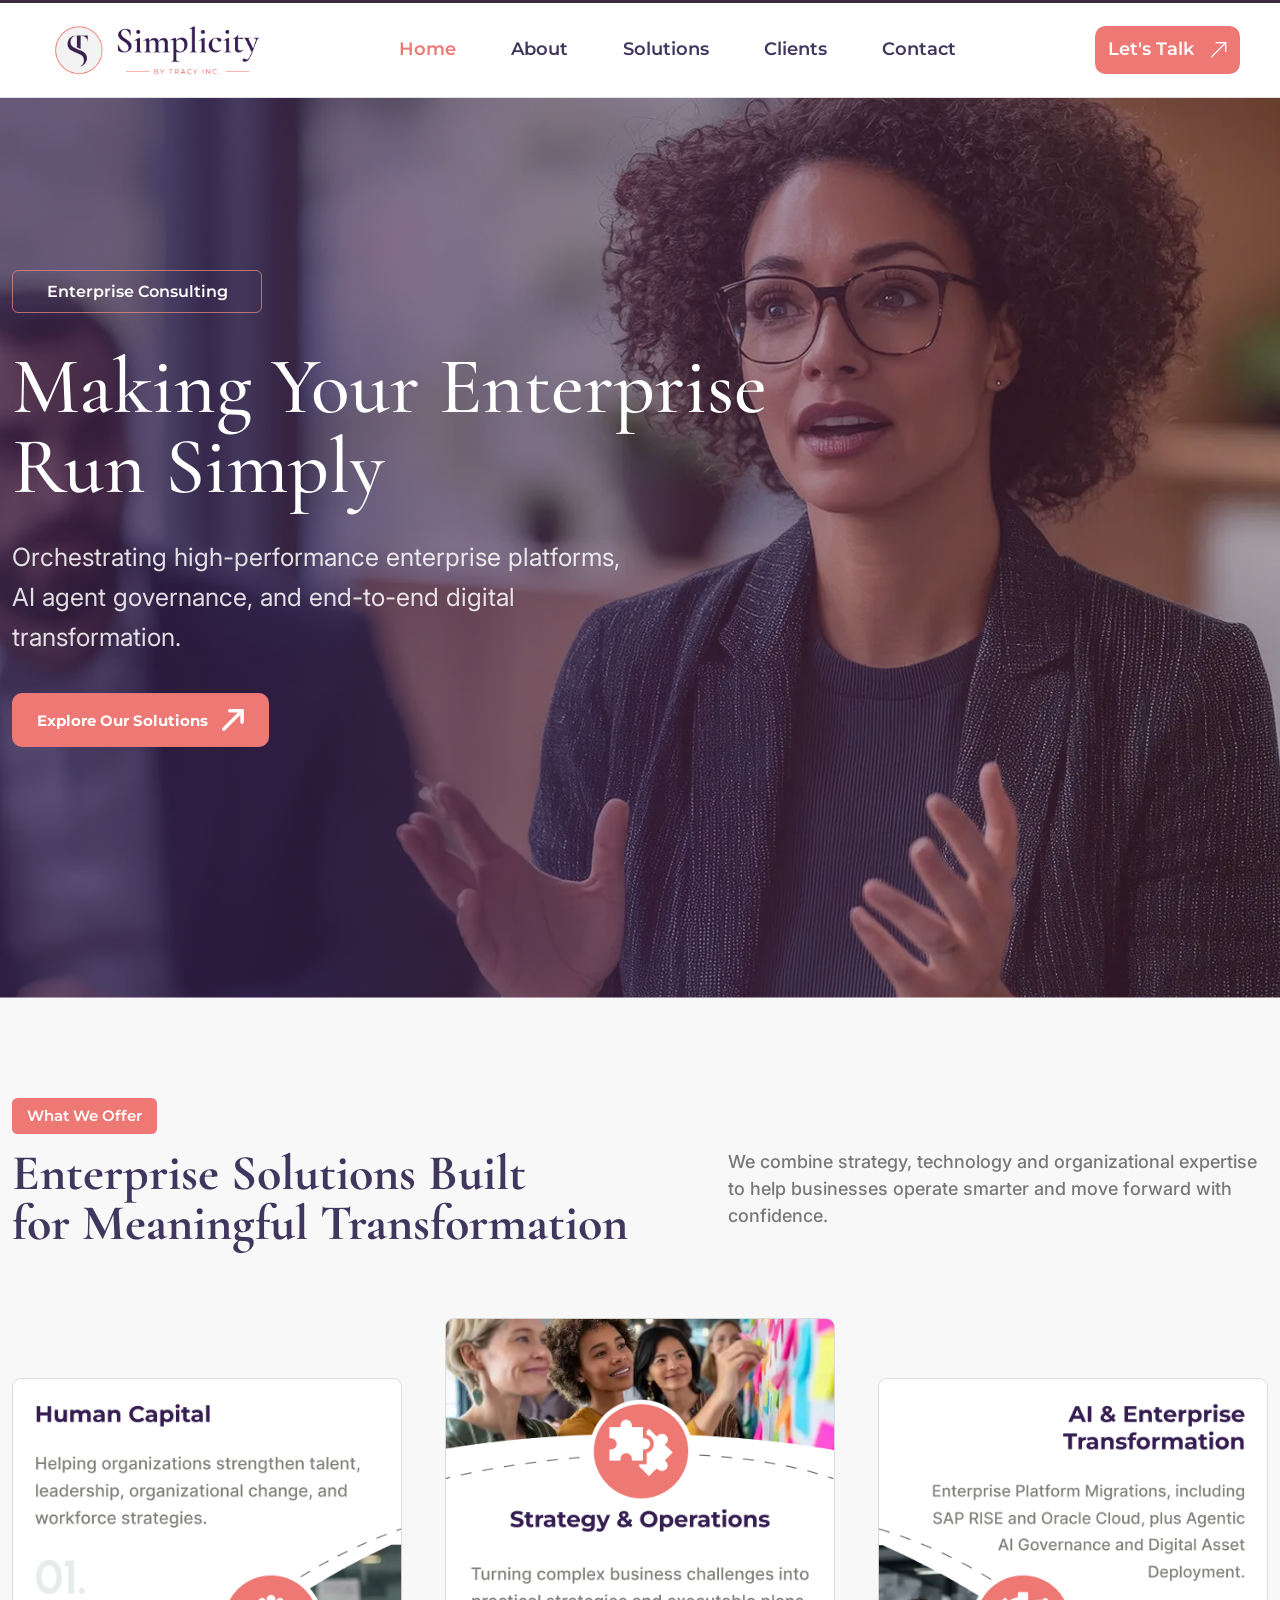
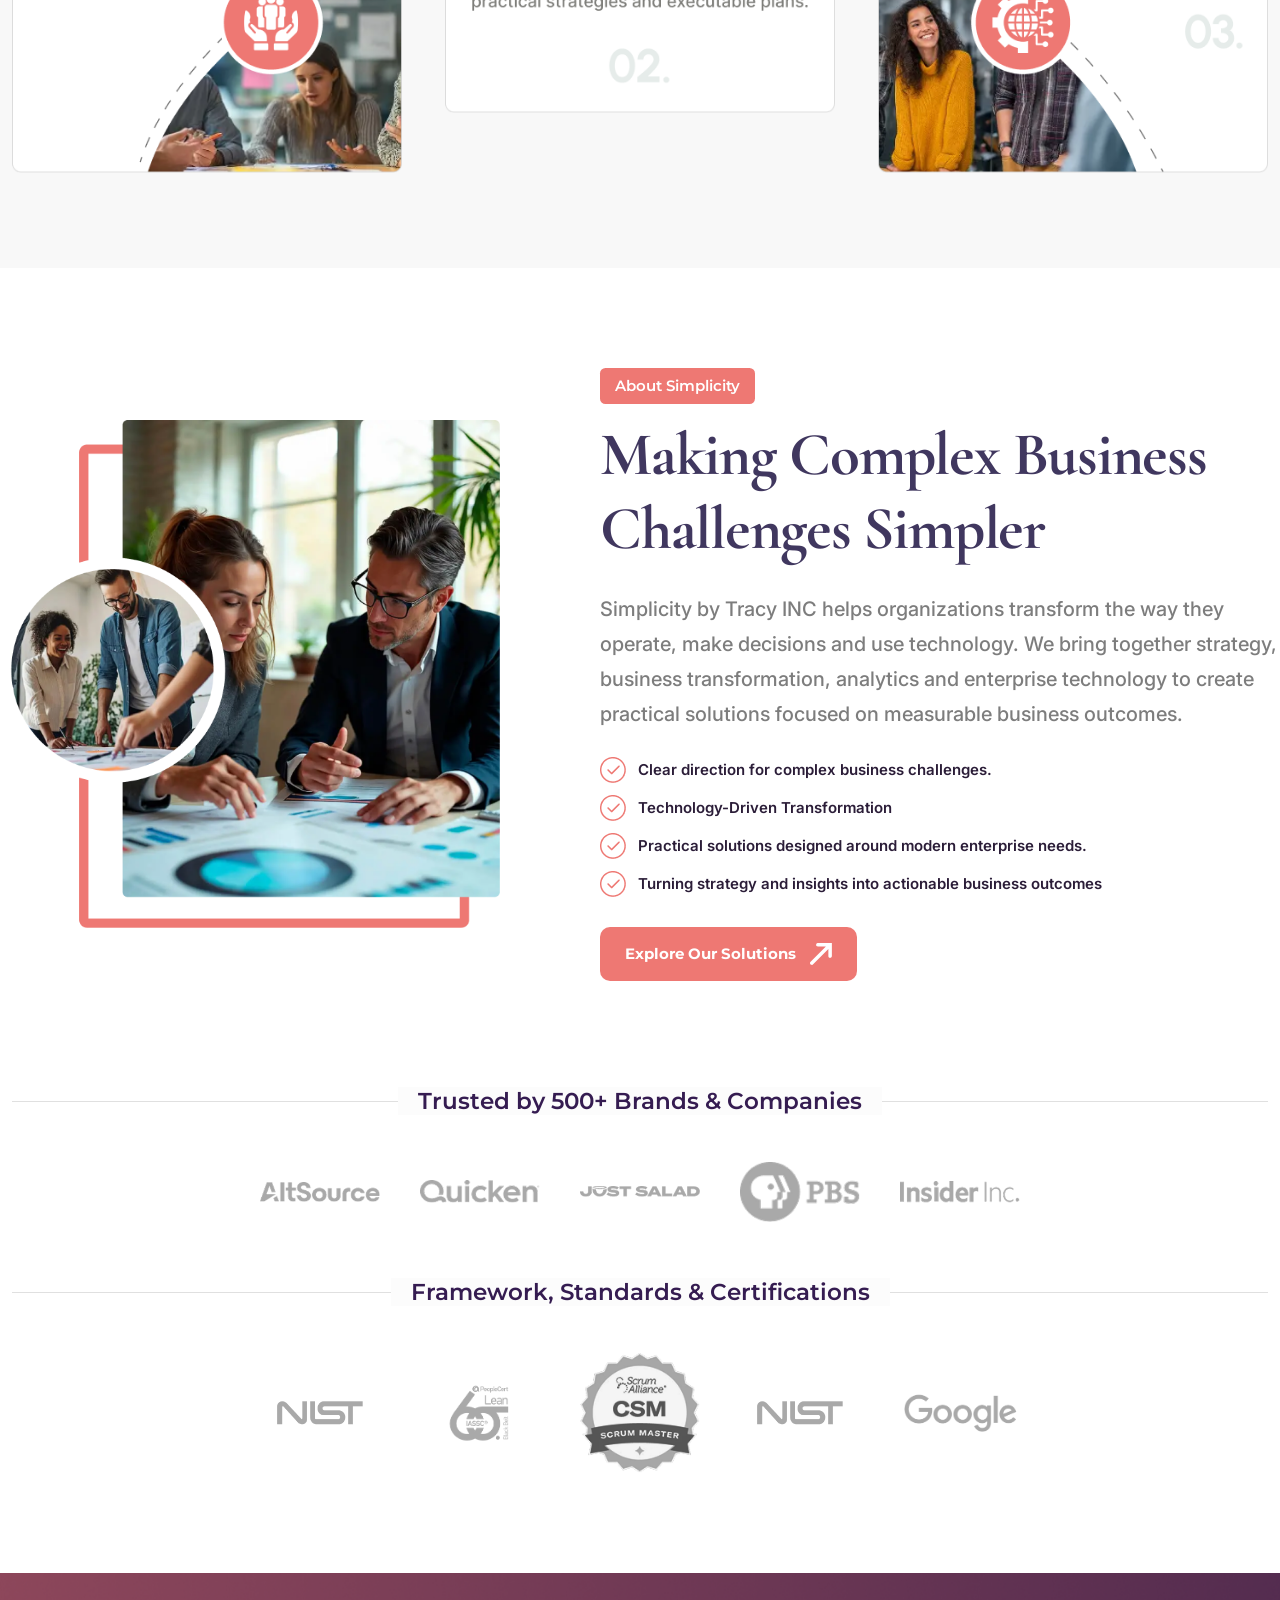
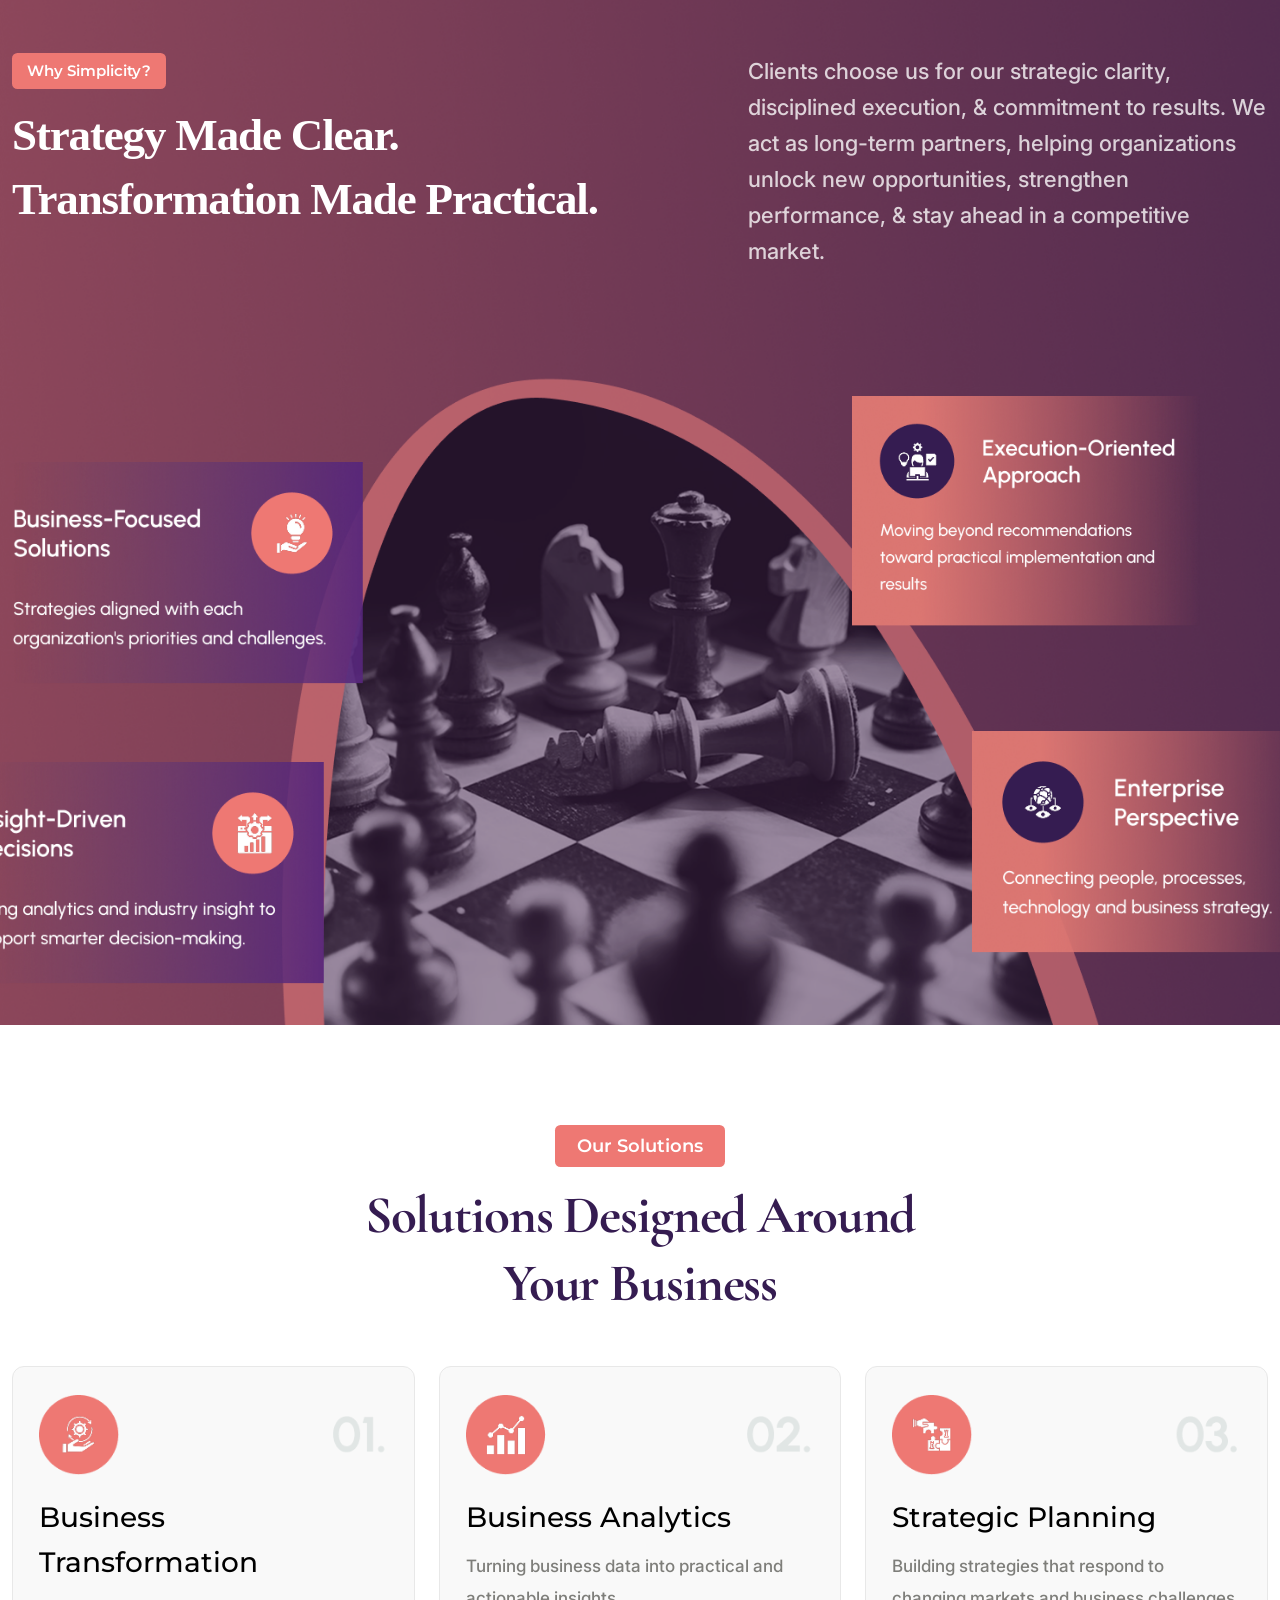
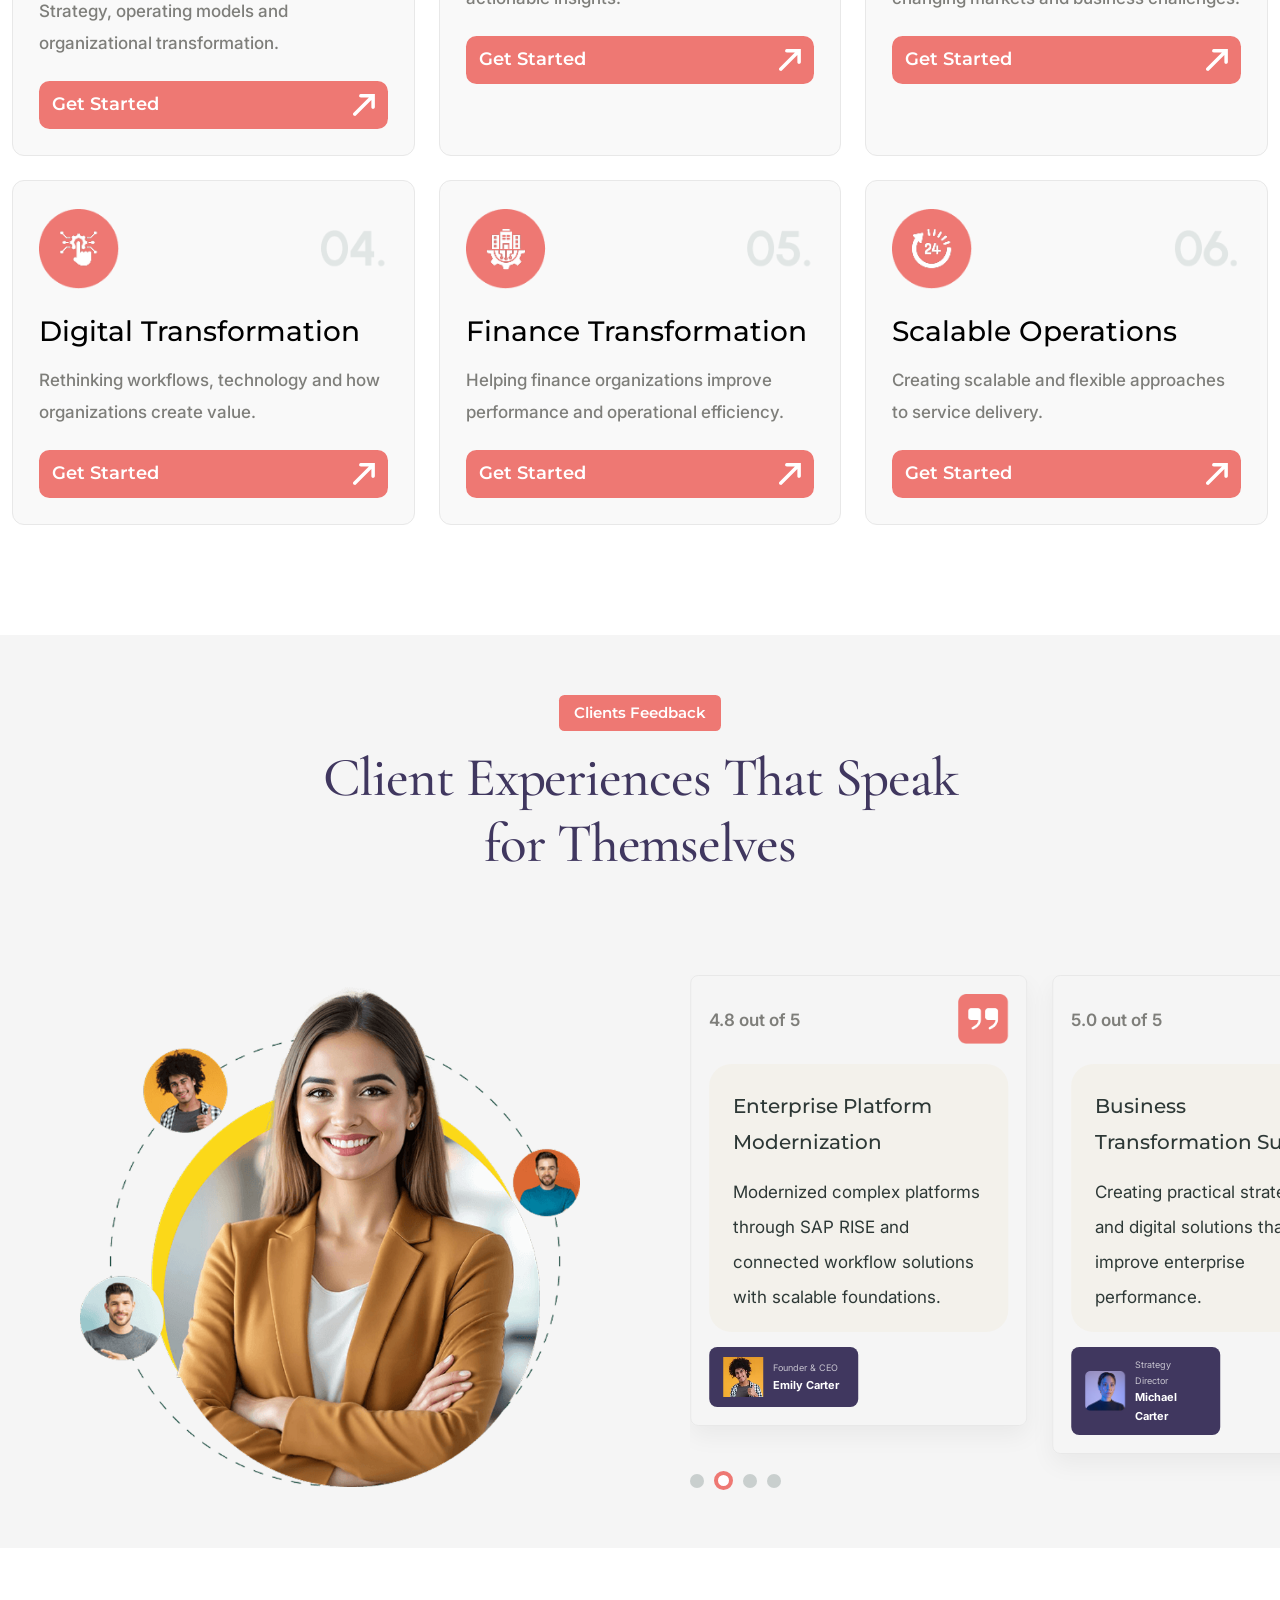
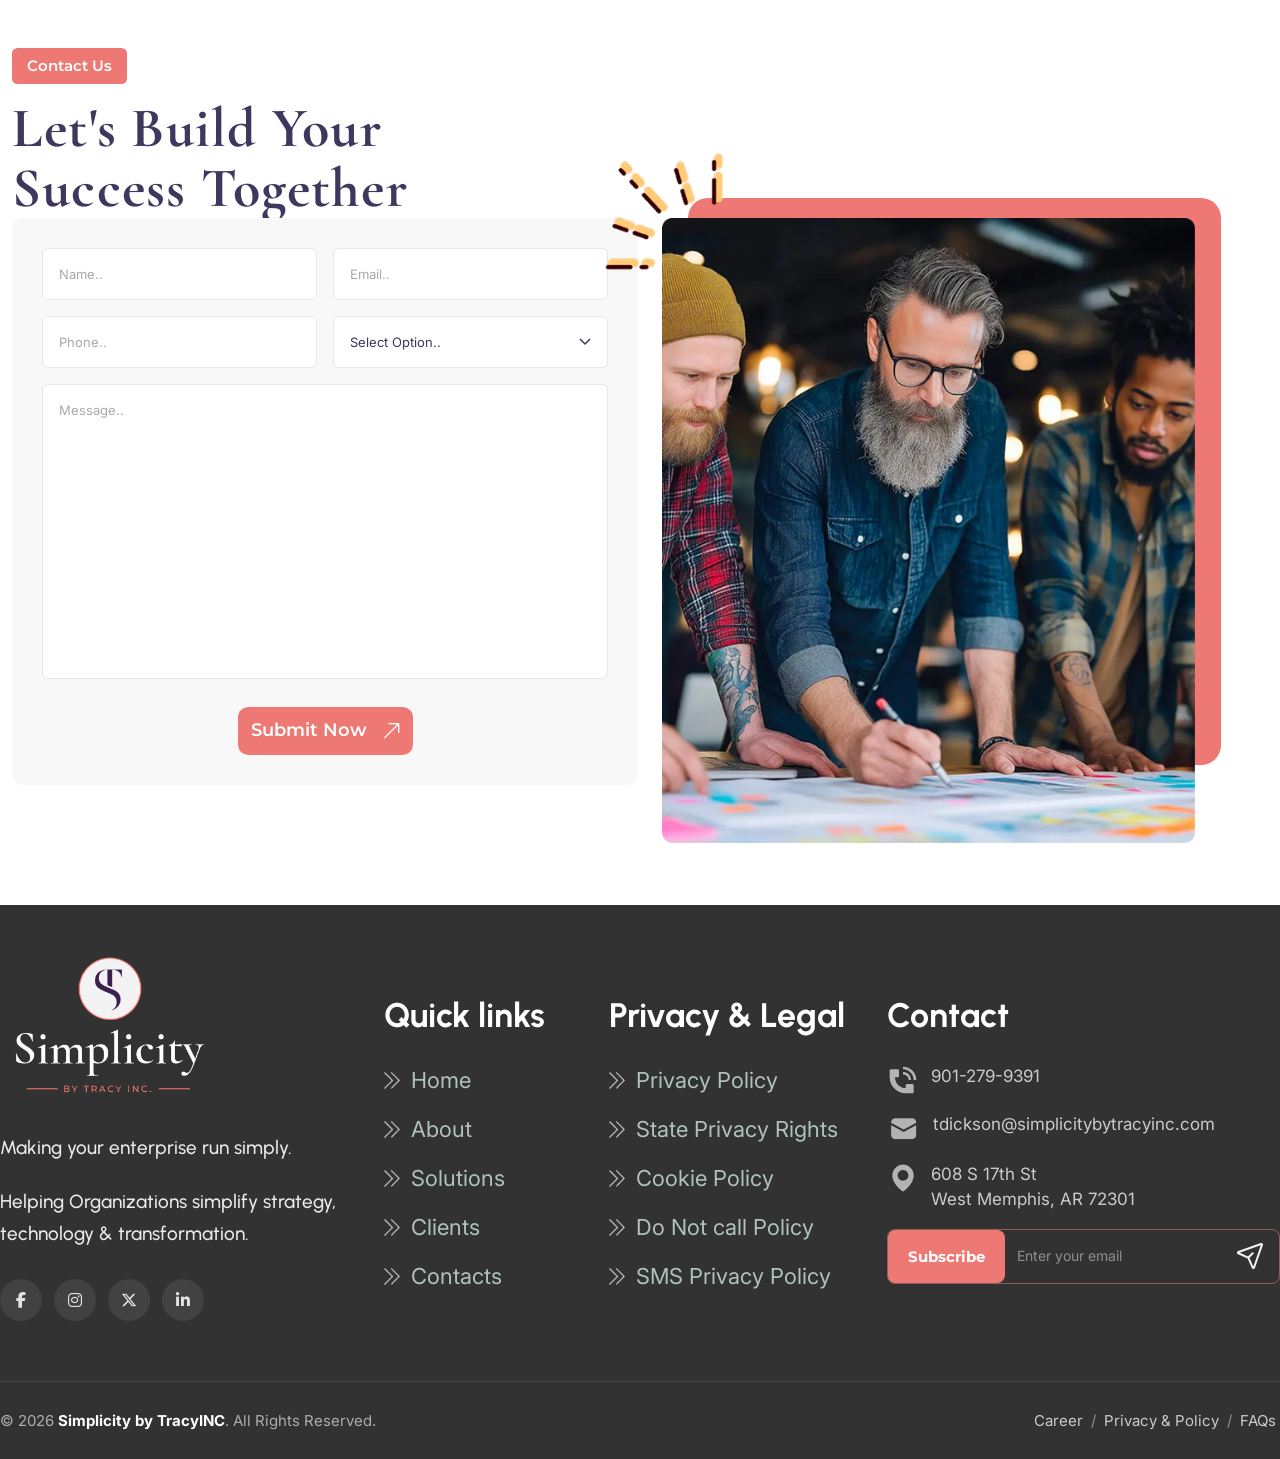
==== commit abfd2446: "Refactor code structure for improved readability and maintainability" ====
--- a/index.html
+++ b/index.html
@@ -615,23 +615,23 @@
             <!-- Left: Form -->
             <div class="contact-form-area col-7">
 
-              <form class="contact-form">
+            <form class="contact-form" id="aboutContactForm">
 
                 <div class="form-row">
                   <div class="form-group">
-                    <input type="text" placeholder="Name..">
+                    <input type="text" name="name" placeholder="Name..">
                   </div>
                   <div class="form-group">
-                    <input type="email" placeholder="Email..">
+                    <input type="email" name="email" placeholder="Email..">
                   </div>
                 </div>
 
                 <div class="form-row">
                   <div class="form-group">
-                    <input type="text" placeholder="Phone..">
+                    <input type="text" name="phone" placeholder="Phone..">
                   </div>
                   <div class="form-group">
-                    <select>
+                    <select name="subject">
                       <option selected disabled>Select Option..</option>
                       <option>Business Transformation</option>
                       <option>Business Analytics</option>
@@ -641,17 +641,22 @@
                 </div>
 
                 <div class="form-group full">
-                  <textarea rows="12" placeholder="Message.."></textarea>
+                  <textarea rows="12" name="message" placeholder="Message.."></textarea>
                 </div>
 
+                <!-- Honeypot — bot spam ঠেকাতে, ইউজার দেখবে না -->
+                <input type="text" name="website" style="display:none" tabindex="-1" autocomplete="off">
+
                 <div>
-                  <a href="contact.html" class="btn-talk">
+                  <button type="submit" class="btn-talk">
                     <span class="btn-text">
                       <span class="btn-text-inner" data-text="Submit Now">Submit Now</span>
                     </span>
                     <img src="asset/images/nav_arrow.webp" alt="simplicity image">
-                  </a>
+                  </button>
                 </div>
+
+                <div class="form-status"></div>
 
               </form>
 
@@ -768,8 +773,11 @@
   <script src="asset/js/swiper-bundle.min.js"></script>
 
 
-  <!-- Custom JS -->
-  <script src="asset/js/script.js"></script>
+<!-- Custom JS -->
+<script src="asset/js/script.js"></script>
+
+<!-- Contact Form Handler -->
+<script src="asset/js/contact-form.js"></script>
 
 </body>
 
--- a/asset/css/style.css
+++ b/asset/css/style.css
@@ -3204,4 +3204,52 @@
 
 .btn-talk:hover img {
     transform: rotate(45deg);
+}
+
+
+/* ========================================
+   Contact Form Submit Status
+======================================== */
+
+.form-honeypot {
+    position: absolute;
+    left: -9999px;
+    width: 1px;
+    height: 1px;
+    opacity: 0;
+    pointer-events: none;
+}
+
+.form-status {
+    display: none;
+    font-family: var(--font-body);
+    font-size: 14px;
+    font-weight: 500;
+    padding: 12px 16px;
+    border-radius: 6px;
+    margin-bottom: 20px;
+}
+
+.form-status-pending {
+    display: block;
+    background: #fff6e5;
+    color: #a66a00;
+}
+
+.form-status-success {
+    display: block;
+    background: #e7f7ec;
+    color: #1a7a3c;
+    margin-top: 13px;
+}
+
+.form-status-error {
+    display: block;
+    background: #fdecea;
+    color: #c0392b;
+}
+
+#submitBtn[disabled] {
+    opacity: 0.6;
+    cursor: not-allowed;
 }
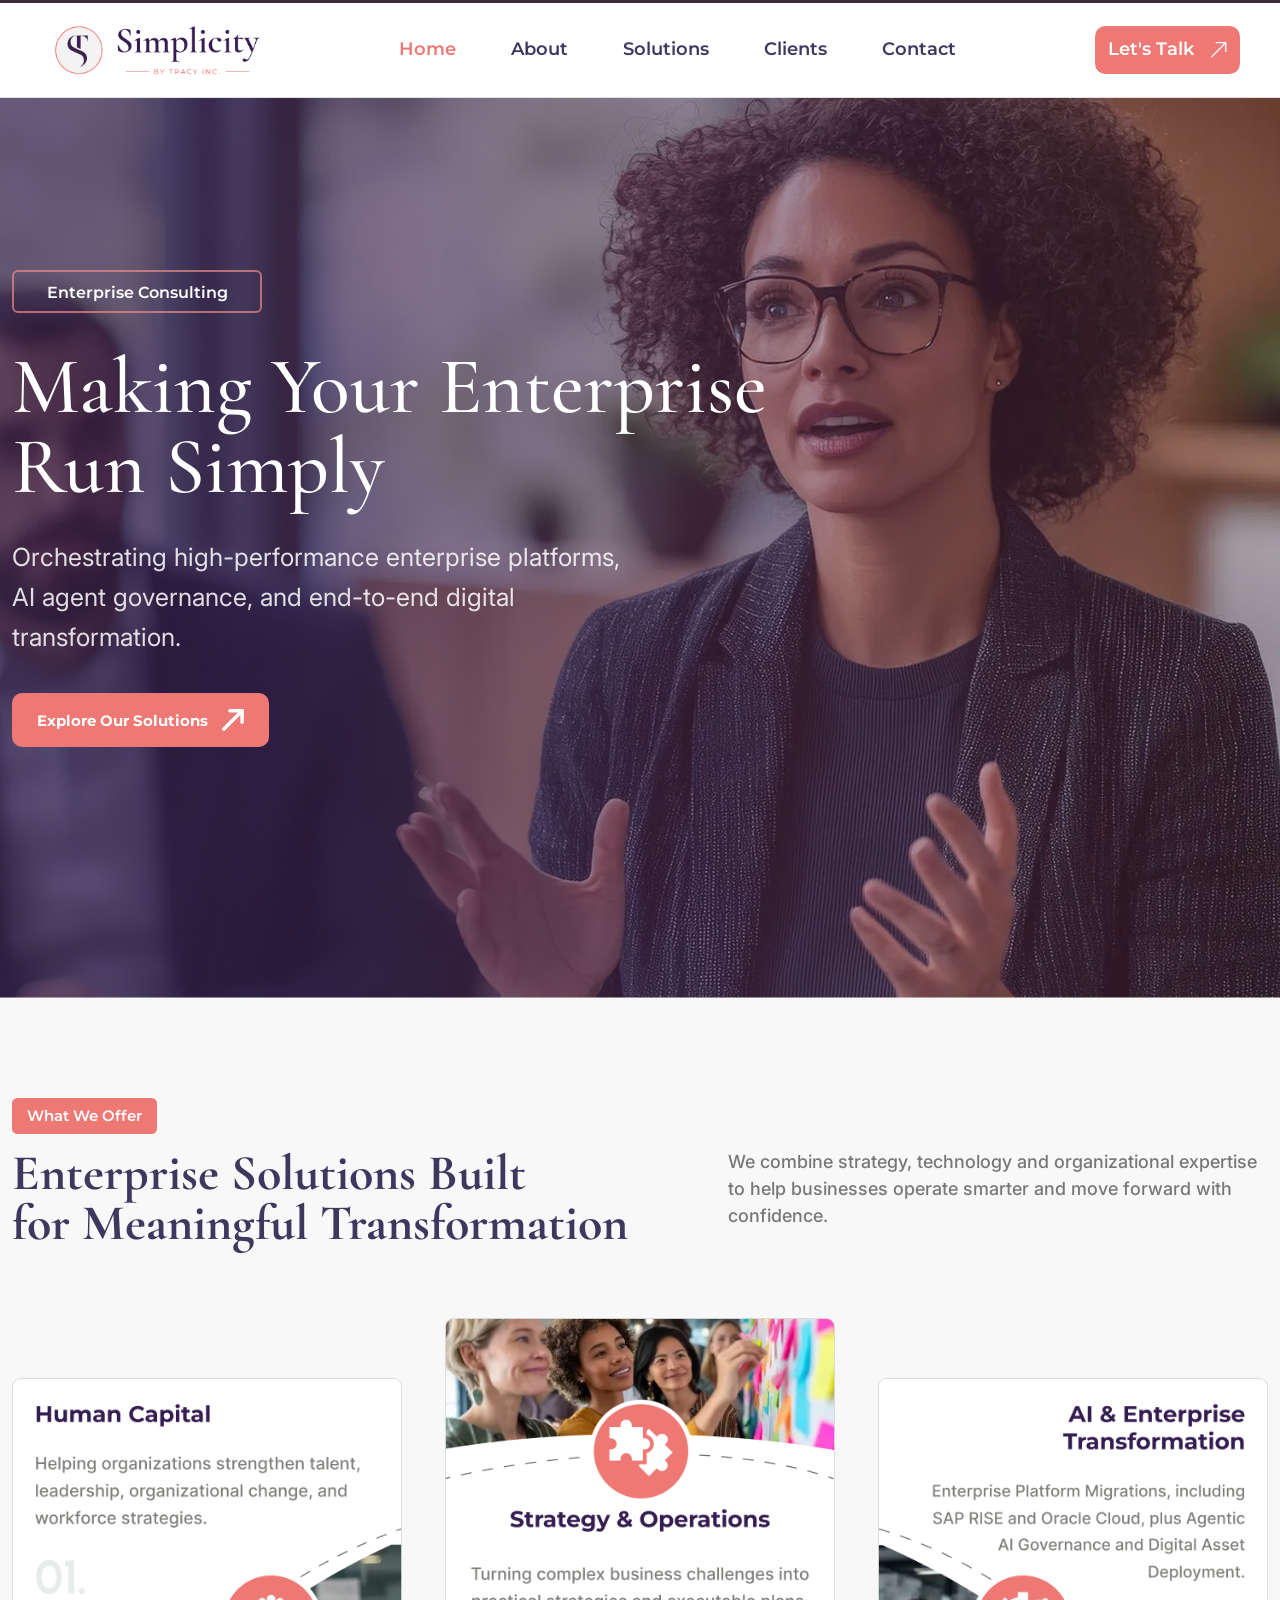
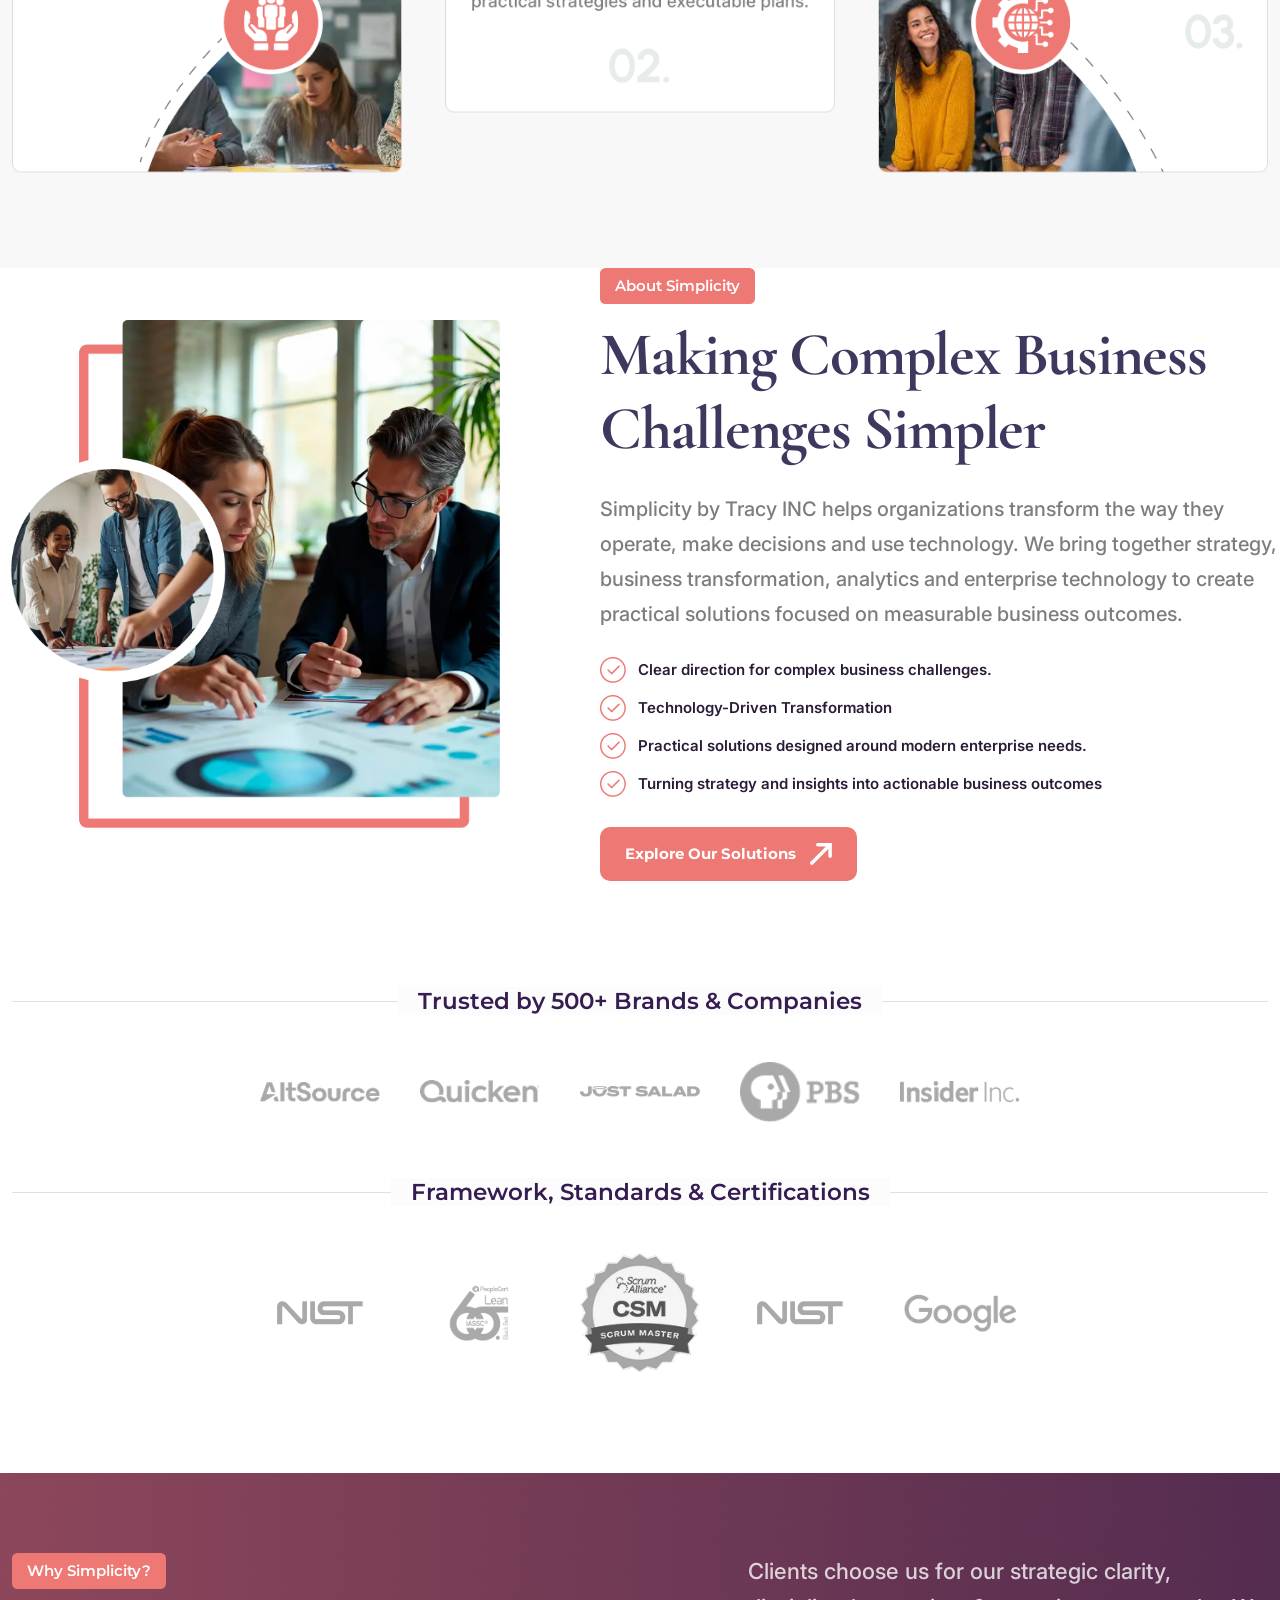
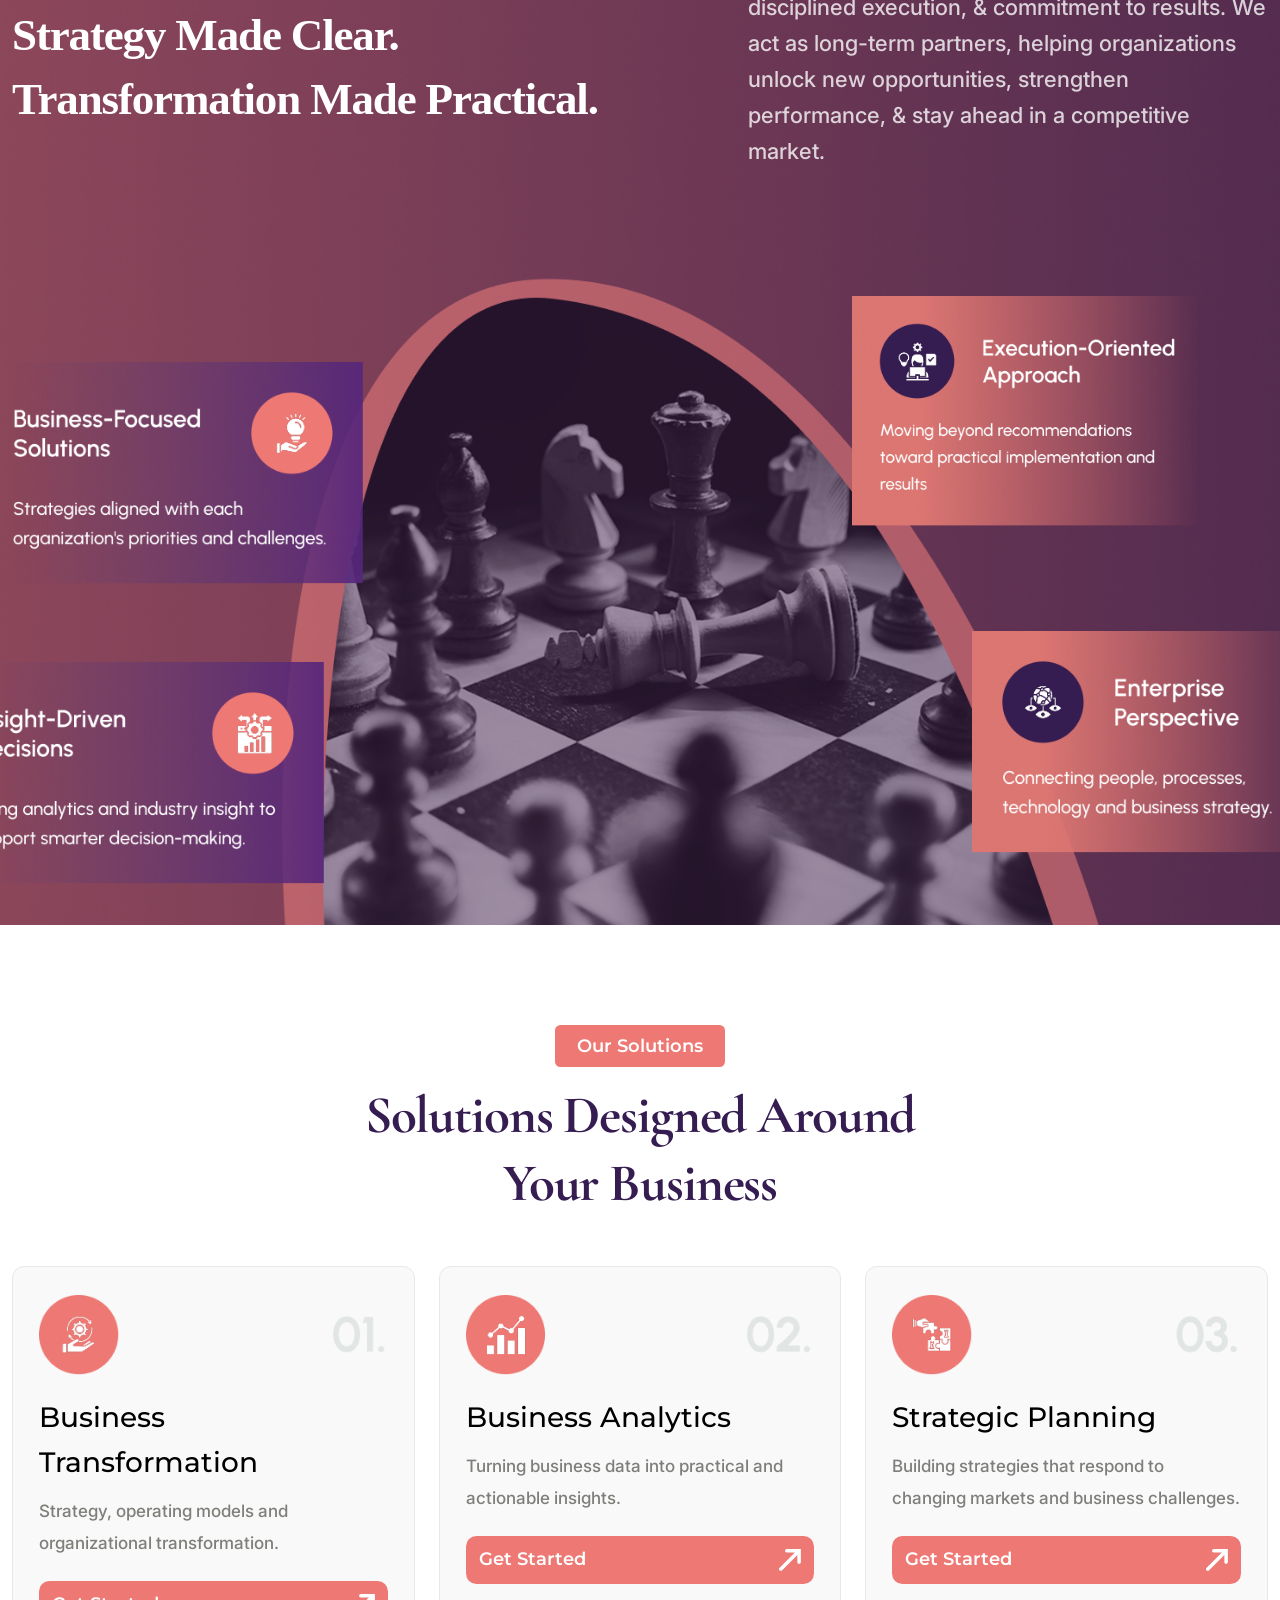
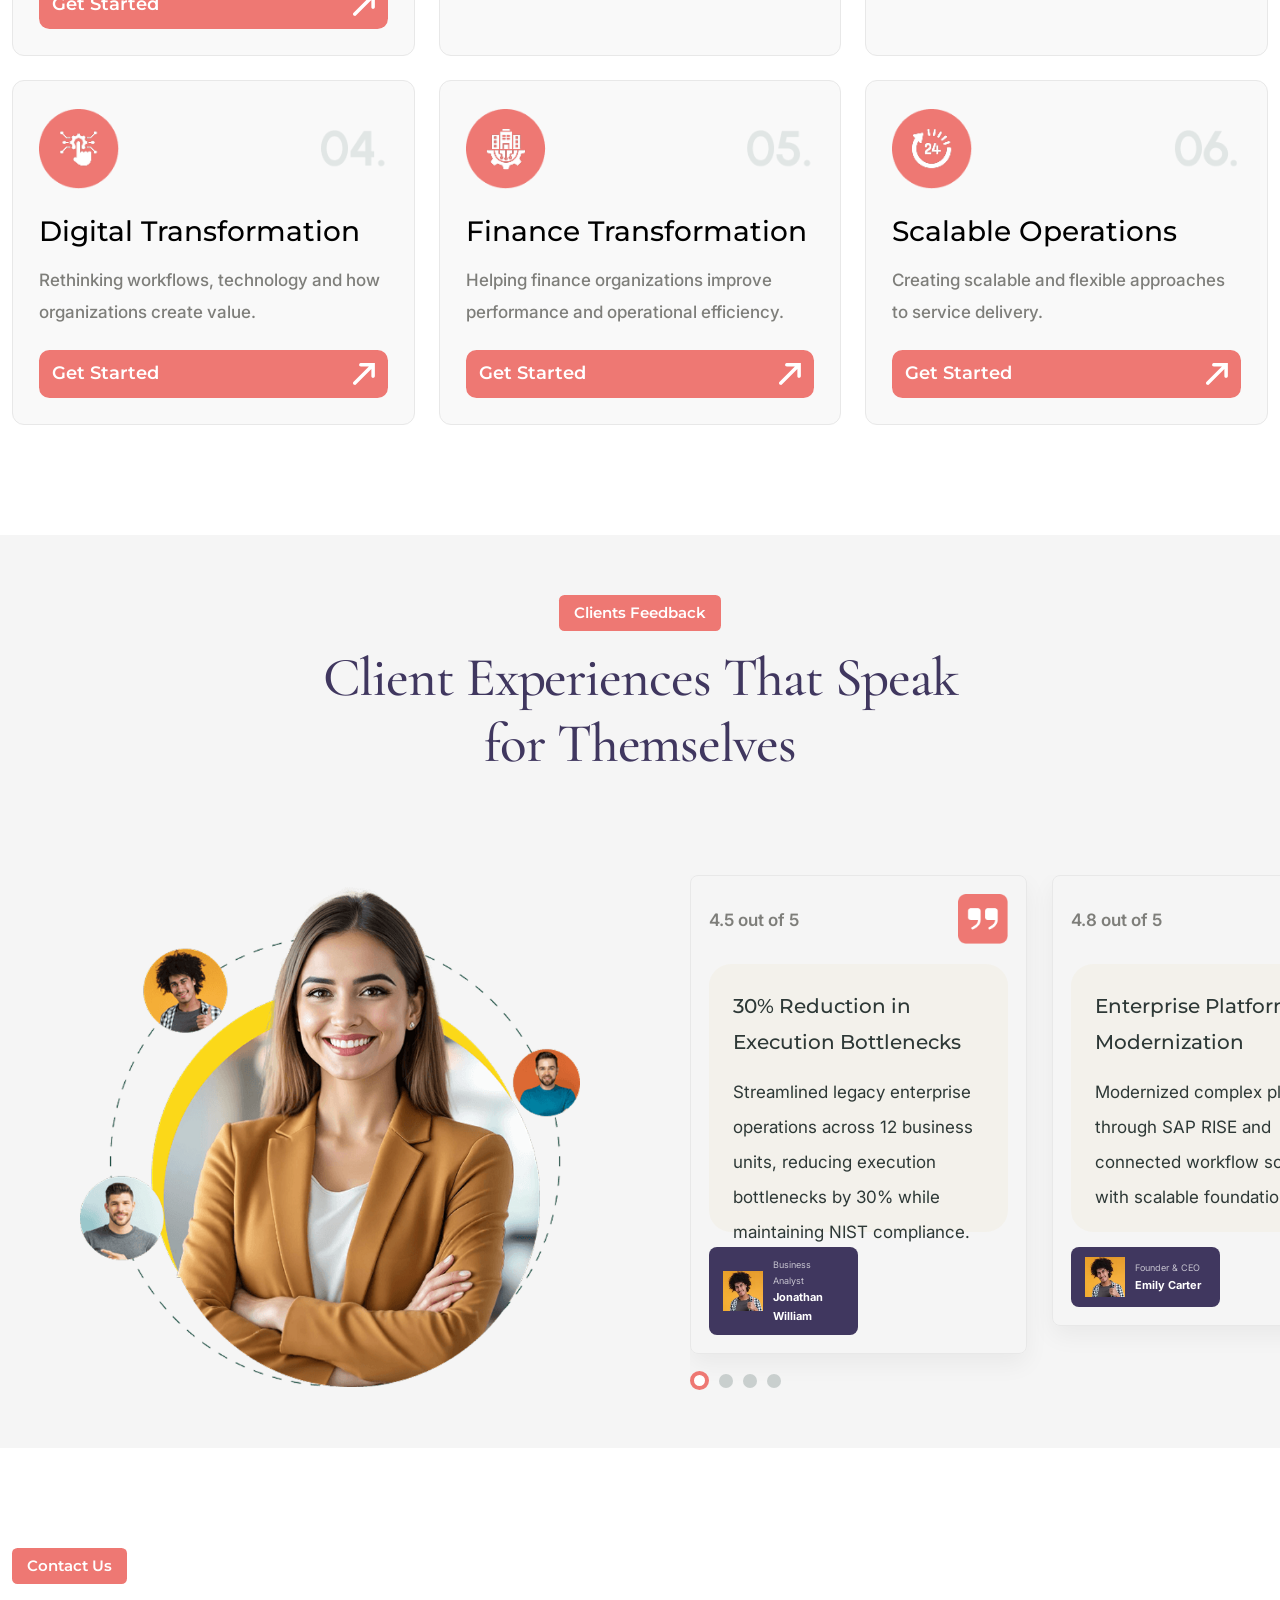
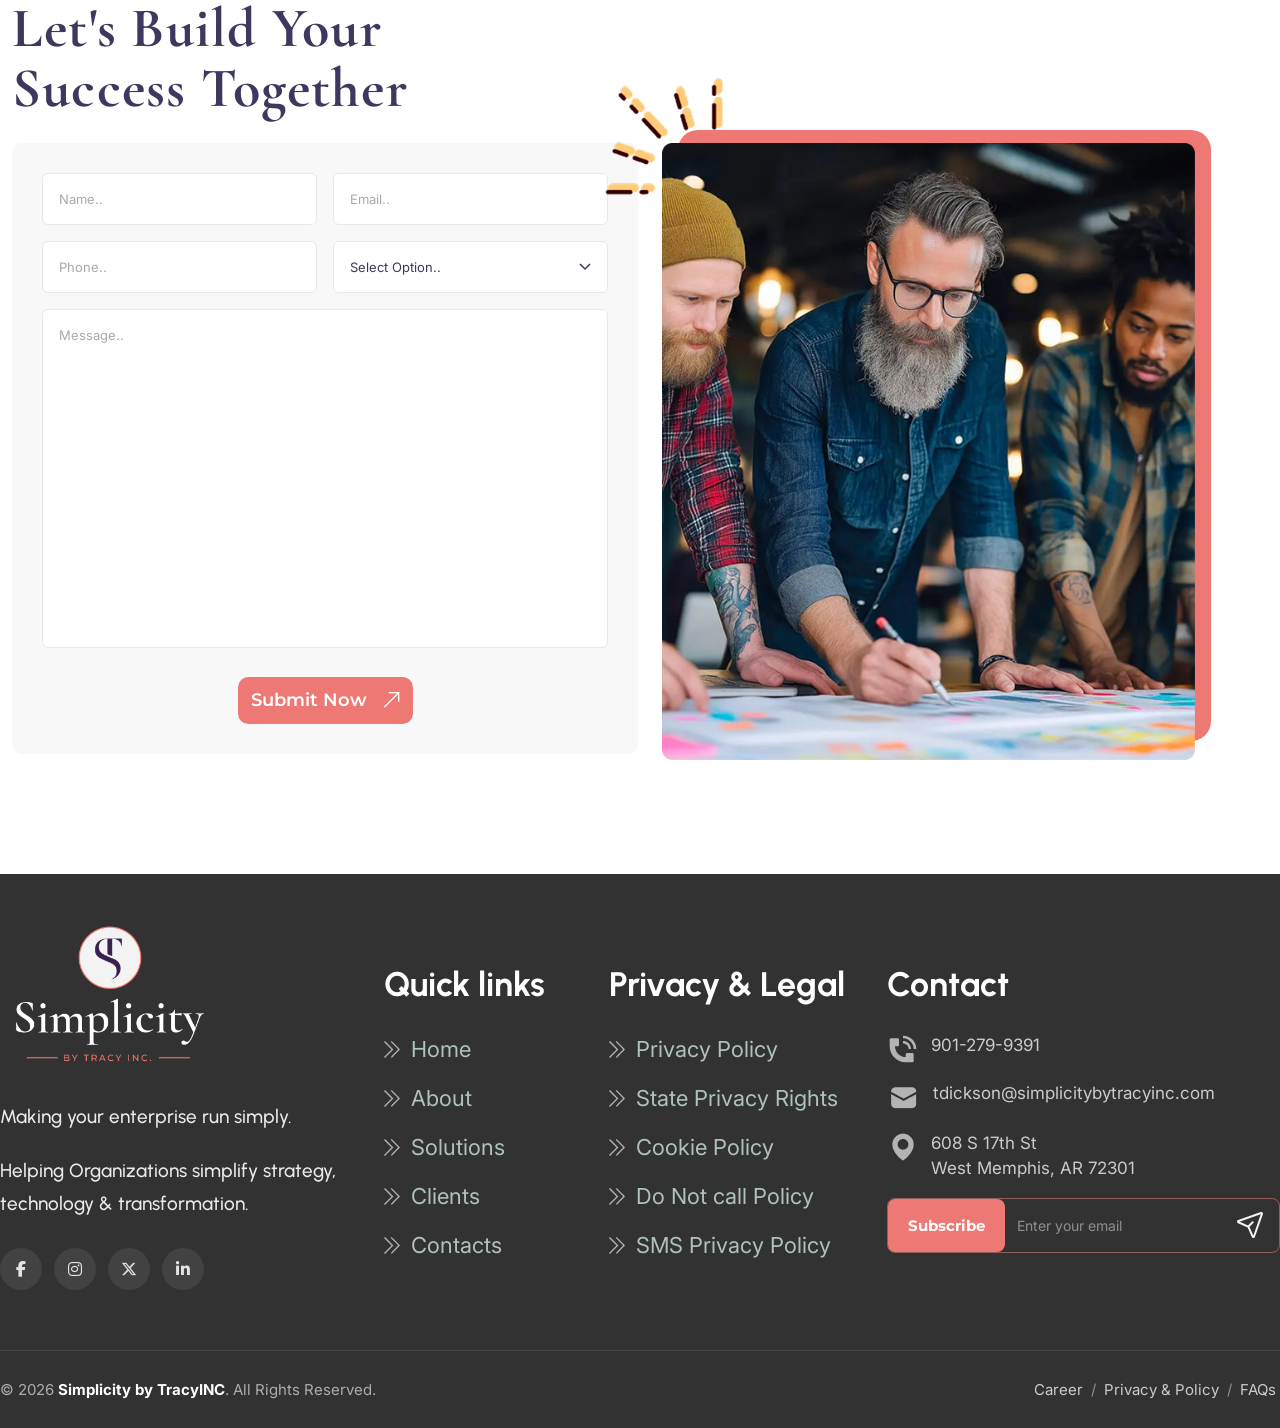
==== commit ea8cb71c: "Enhance layout and styles across multiple pages; improve button borders, image effects, and form ele" ====
--- a/index.html
+++ b/index.html
@@ -615,7 +615,7 @@
             <!-- Left: Form -->
             <div class="contact-form-area col-7">
 
-            <form class="contact-form" id="aboutContactForm">
+              <form class="contact-form" id="aboutContactForm">
 
                 <div class="form-row">
                   <div class="form-group">
@@ -641,7 +641,7 @@
                 </div>
 
                 <div class="form-group full">
-                  <textarea rows="12" name="message" placeholder="Message.."></textarea>
+                  <textarea rows="14" name="message" placeholder="Message.."></textarea>
                 </div>
 
                 <!-- Honeypot — bot spam ঠেকাতে, ইউজার দেখবে না -->
@@ -716,7 +716,8 @@
         <ul>
           <li><a href="index.html"> <img src="asset/images/footer_arrow.png" alt="simplicity image"> Home</a></li>
           <li><a href="about.html"> <img src="asset/images/footer_arrow.png" alt="simplicity image"> About</a></li>
-          <li><a href="solution.html"> <img src="asset/images/footer_arrow.png" alt="simplicity image"> Solutions</a></li>
+          <li><a href="solution.html"> <img src="asset/images/footer_arrow.png" alt="simplicity image"> Solutions</a>
+          </li>
           <li><a href="client.html"> <img src="asset/images/footer_arrow.png" alt="simplicity image"> Clients</a></li>
           <li><a href="contact.html"> <img src="asset/images/footer_arrow.png" alt="simplicity image"> Contacts</a></li>
         </ul>
@@ -726,7 +727,8 @@
         <h4>Privacy &amp; Legal</h4>
         <ul>
           <li><a href="#"> <img src="asset/images/footer_arrow.png" alt="simplicity image"> Privacy Policy</a></li>
-          <li><a href="#"> <img src="asset/images/footer_arrow.png" alt="simplicity image"> State Privacy Rights</a></li>
+          <li><a href="#"> <img src="asset/images/footer_arrow.png" alt="simplicity image"> State Privacy Rights</a>
+          </li>
           <li><a href="#"> <img src="asset/images/footer_arrow.png" alt="simplicity image"> Cookie Policy</a></li>
           <li><a href="#"> <img src="asset/images/footer_arrow.png" alt="simplicity image"> Do Not call Policy</a></li>
           <li><a href="#"> <img src="asset/images/footer_arrow.png" alt="simplicity image"> SMS Privacy Policy</a></li>
@@ -737,8 +739,10 @@
         <h4>Contact</h4>
         <ul class="footer-contact">
           <li> <img src="asset/images/gg_phone.svg" alt="simplicity image"> 901-279-9391</li>
-          <li> <img src="asset/images/fluent_mail-16-filled.png" alt="simplicity image"> tdickson@simplicitybytracyinc.com</li>
-          <li> <img src="asset/images/boxicons_location-filled.png" alt="simplicity image"> 608 S 17th St<br>West Memphis, AR 72301</li>
+          <li> <img src="asset/images/fluent_mail-16-filled.png" alt="simplicity image">
+            tdickson@simplicitybytracyinc.com</li>
+          <li> <img src="asset/images/boxicons_location-filled.png" alt="simplicity image"> 608 S 17th St<br>West
+            Memphis, AR 72301</li>
         </ul>
 
         <form class="footer-subscribe" onsubmit="return false;">
@@ -773,11 +777,11 @@
   <script src="asset/js/swiper-bundle.min.js"></script>
 
 
-<!-- Custom JS -->
-<script src="asset/js/script.js"></script>
-
-<!-- Contact Form Handler -->
-<script src="asset/js/contact-form.js"></script>
+  <!-- Custom JS -->
+  <script src="asset/js/script.js"></script>
+
+  <!-- Contact Form Handler -->
+  <script src="asset/js/contact-form.js"></script>
 
 </body>
 
--- a/asset/css/style.css
+++ b/asset/css/style.css
@@ -433,7 +433,7 @@
     font-size: 18px;
     font-weight: 600;
     color: var(--white-color);
-    border: 1px solid rgba(238, 139, 133, 0.7);
+    border: 2px solid rgba(238, 139, 133, 0.7);
     border-radius: 6px;
     padding: 10px 18px;
     margin-bottom: 34px;
@@ -697,6 +697,17 @@
 }
 
 
+.card-container img {
+
+    border-radius: 1px;
+}
+
+.card-container img:hover {
+
+    box-shadow: 0 20px 40px #dad7d7;
+    border-radius: 10px;
+}
+
 
 .frame-imge-2 {
     position: relative;
@@ -1757,9 +1768,11 @@
     background: var(--primary-color);
     border-radius: 20px;
     z-index: 0;
-    top: -20px;
-    left: 38px;
-}
+    top: -13px;
+    left: 36px;
+    margin-left: -8px;
+}
+
 
 .contact-img-box img {
     width: 100%;
@@ -1784,7 +1797,7 @@
 }
 
 .contact-image {
-    height: 625px;
+    height: 617px;
     width: 100%;
     position: absolute;
 }
@@ -2630,6 +2643,7 @@
 
 @media only screen and (min-width:1000px) and (max-width: 1650px) {
 
+
     html,
     body {
         overflow-x: hidden;
@@ -2641,7 +2655,13 @@
         max-width: 1300px;
     }
 
-
+    .client-grow-section {
+        padding-top: 0px !important;
+    }
+
+    .page-banner {
+        height: 610px !important;
+    }
 
     /*  -------------------------------------Hero Section------------------------------------------------- */
 
@@ -2683,7 +2703,7 @@
         font-size: 16px;
         font-weight: 600;
         color: var(--white-color);
-        border: 1px solid rgba(238, 139, 133, 0.7);
+        border: 2px solid rgba(238, 139, 133, 0.7);
         border-radius: 6px;
         padding: 10px 18px;
         margin-bottom: 34px;
@@ -3055,7 +3075,7 @@
         line-height: 60px;
         letter-spacing: 1.24px;
         color: var(--secondary-color);
-        margin-bottom: 0px;
+        margin-bottom: 25px;
     }
 
     .contact-form-area {
@@ -3102,7 +3122,7 @@
         position: relative;
         z-index: 1;
         top: 27px;
-        left: 110px;
+        left: 109px !important;
     }
 
     .process-number-wrap-two {
@@ -3111,7 +3131,7 @@
         position: relative;
         z-index: 1;
         top: 27px;
-        left: 121px;
+        left: 121px !important;
     }
 
 
@@ -3123,6 +3143,14 @@
         top: 27px;
         left: 116px;
     }
+    
+    
+    .about-section {
+
+    width: 100%;
+    margin: 0px auto;
+    margin-top: 0px !important;
+}
 
 
 }
@@ -3252,4 +3280,9 @@
 #submitBtn[disabled] {
     opacity: 0.6;
     cursor: not-allowed;
+}
+
+
+.client-grow-section {
+    padding-bottom: 0px !important;
 }
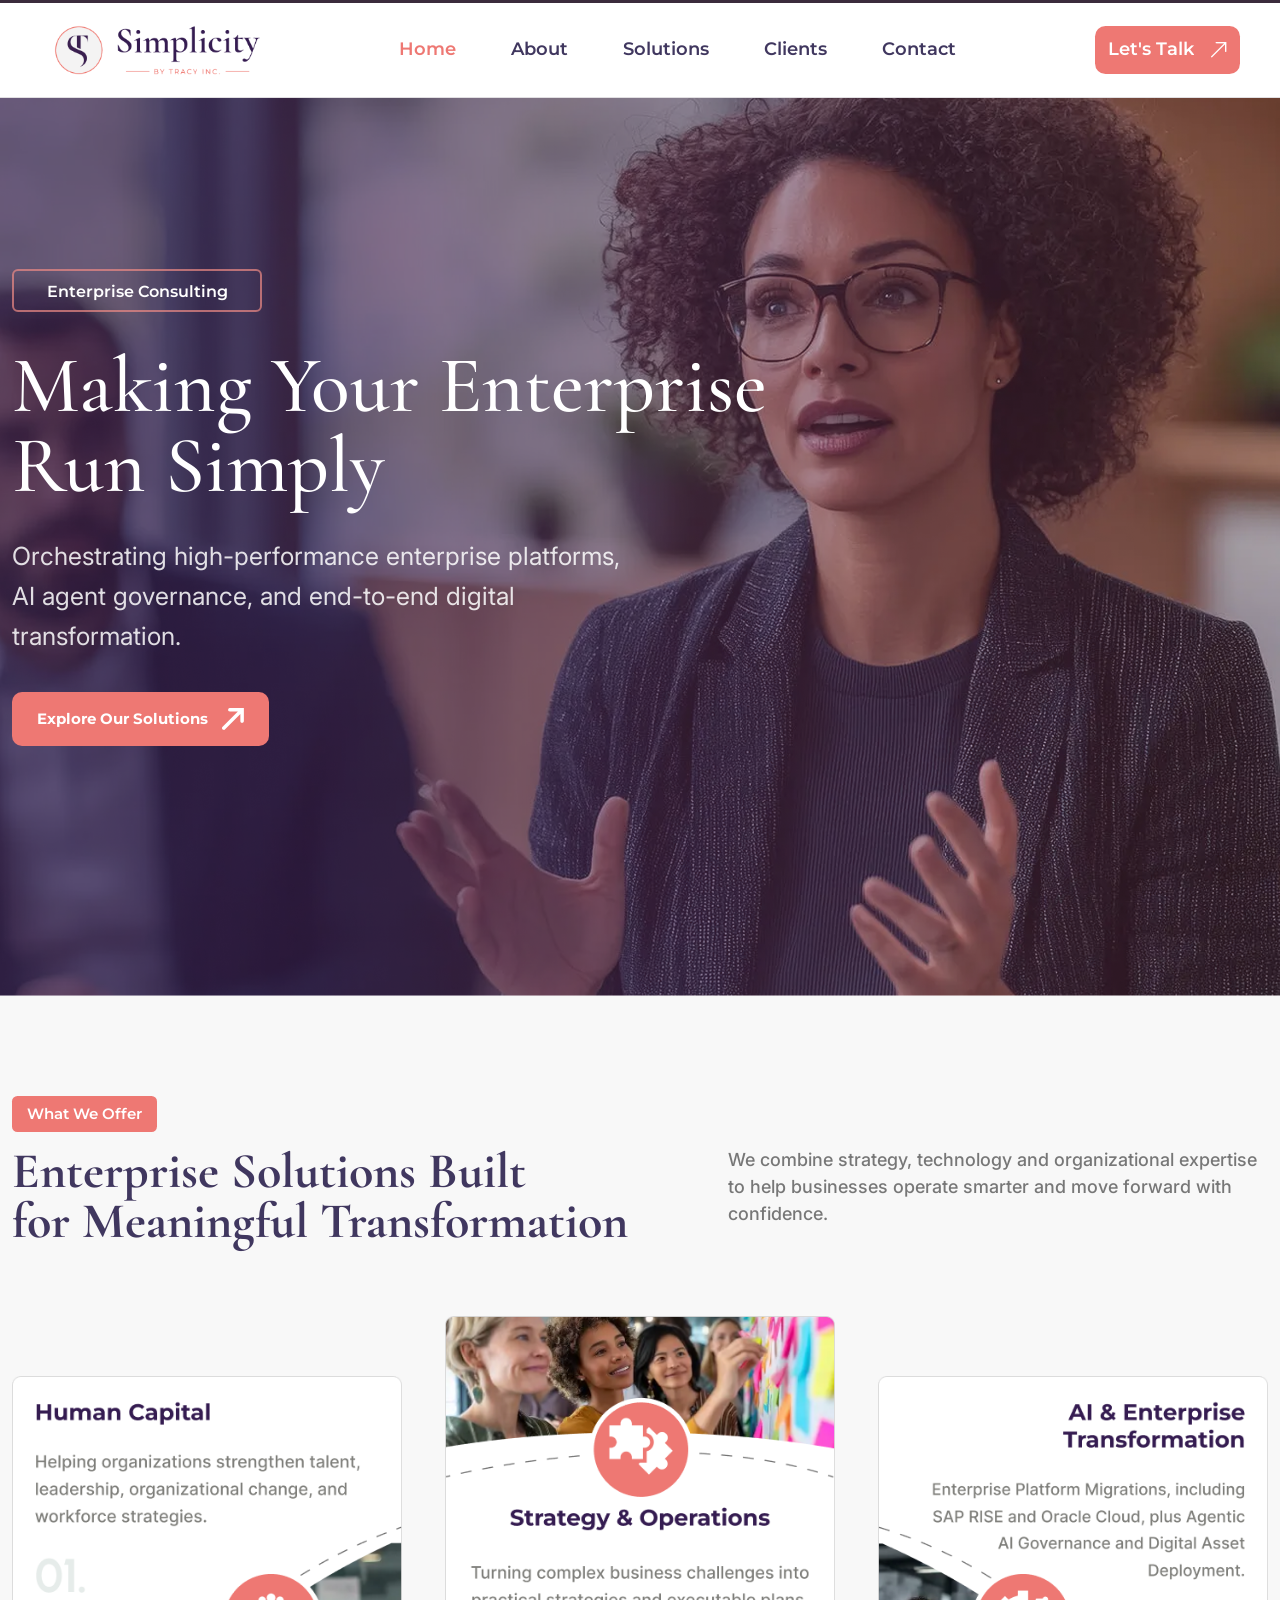
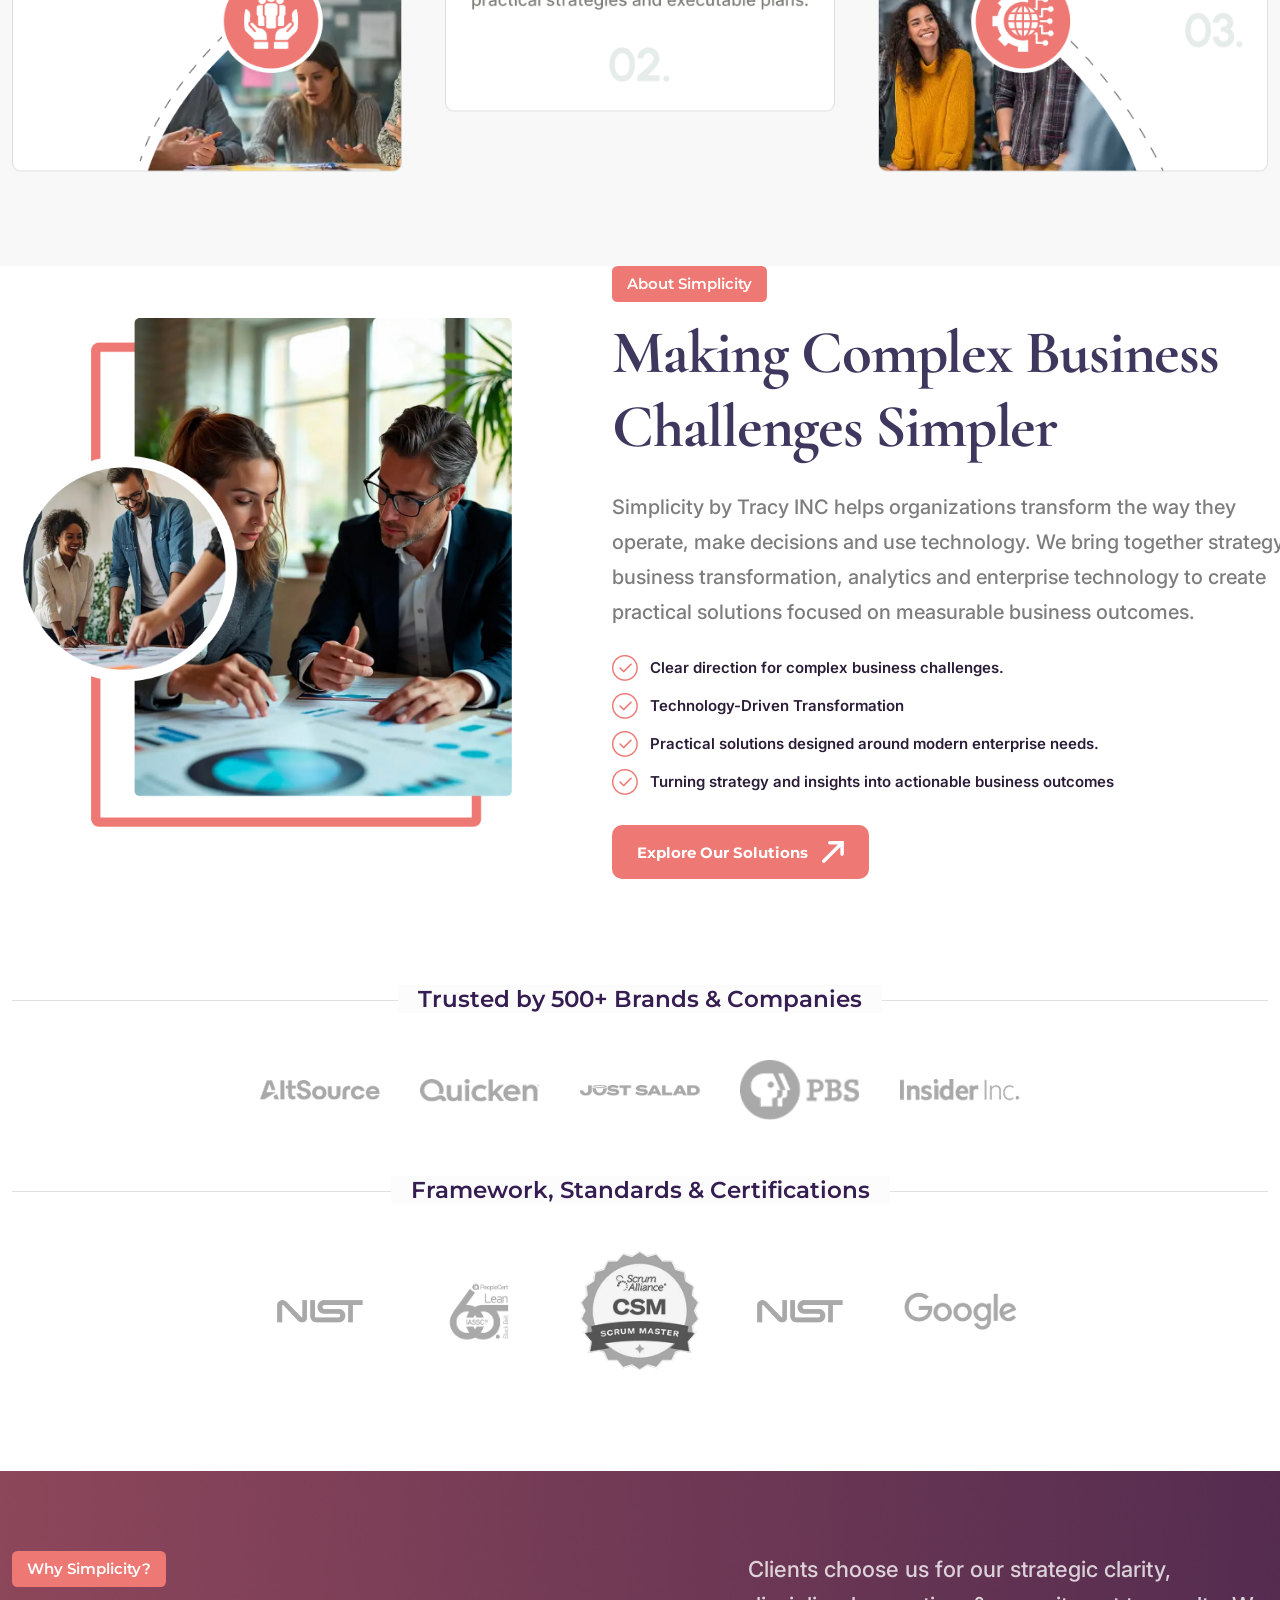
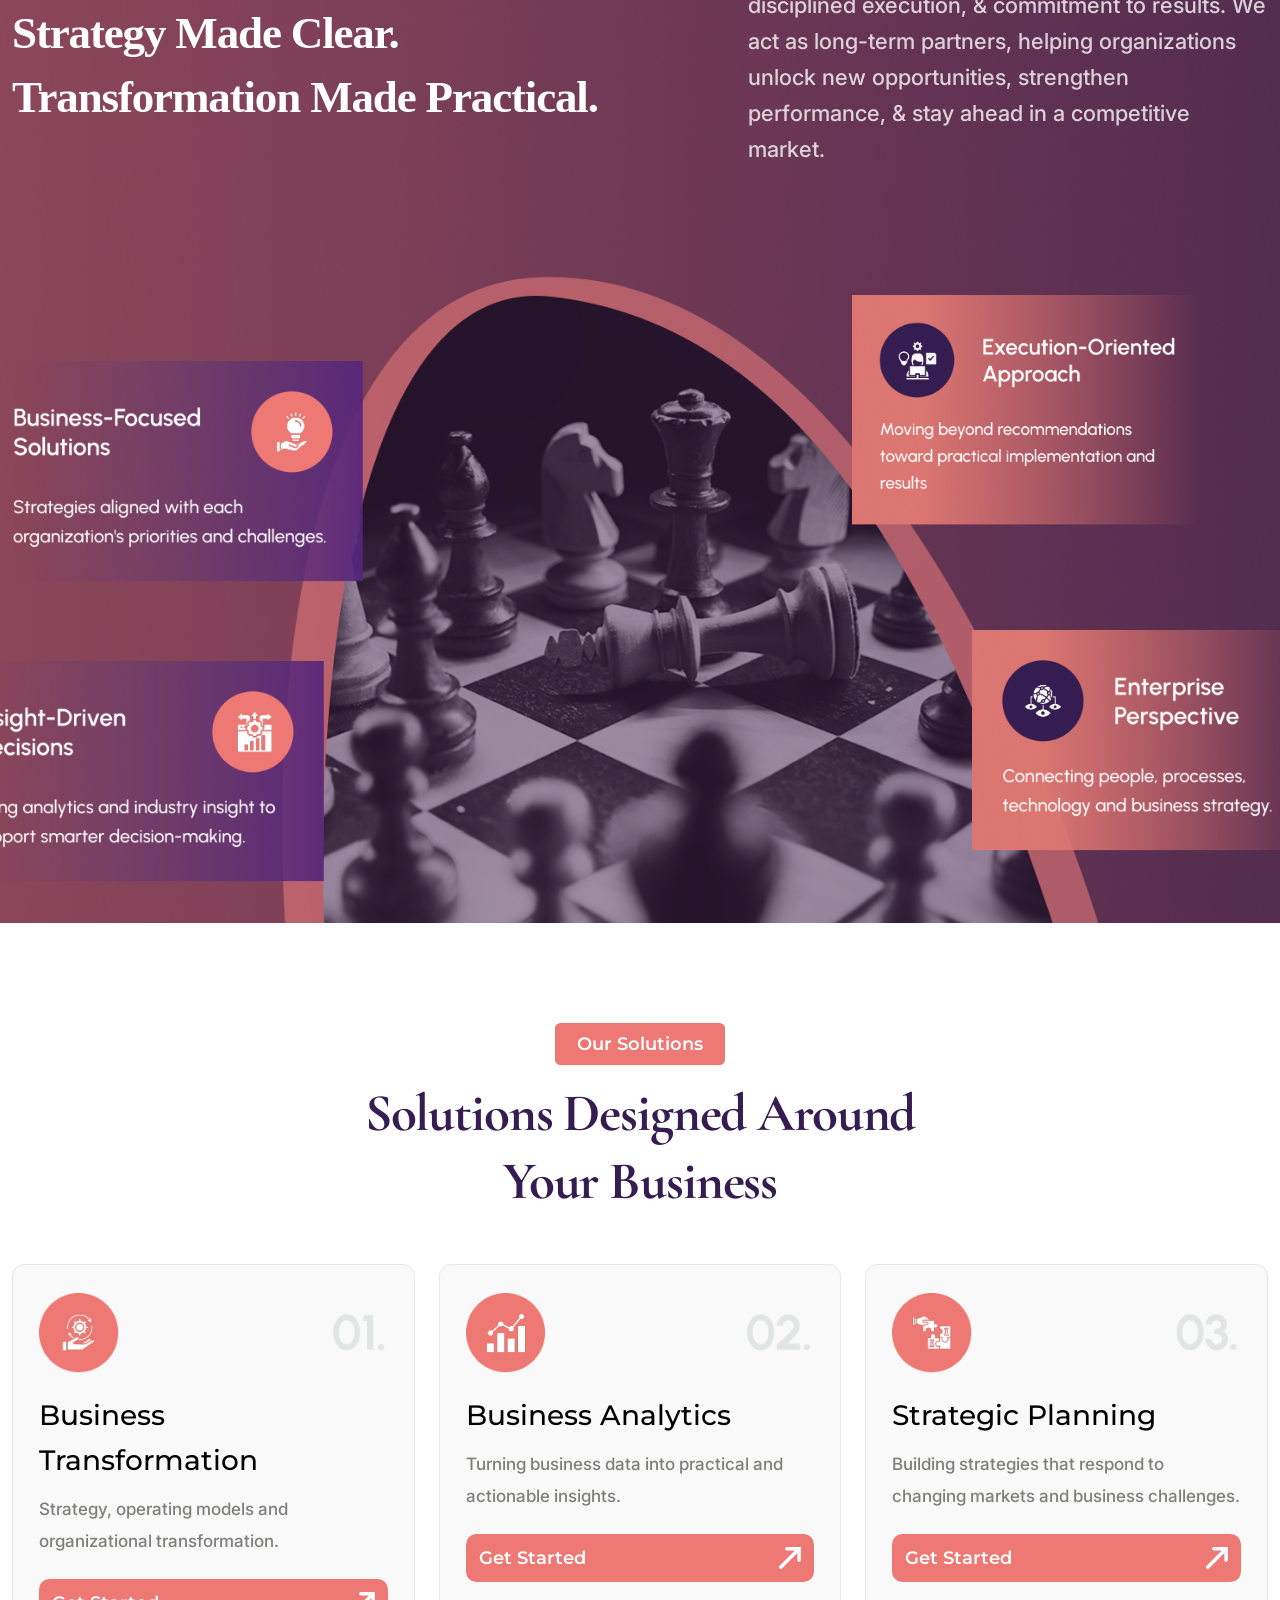
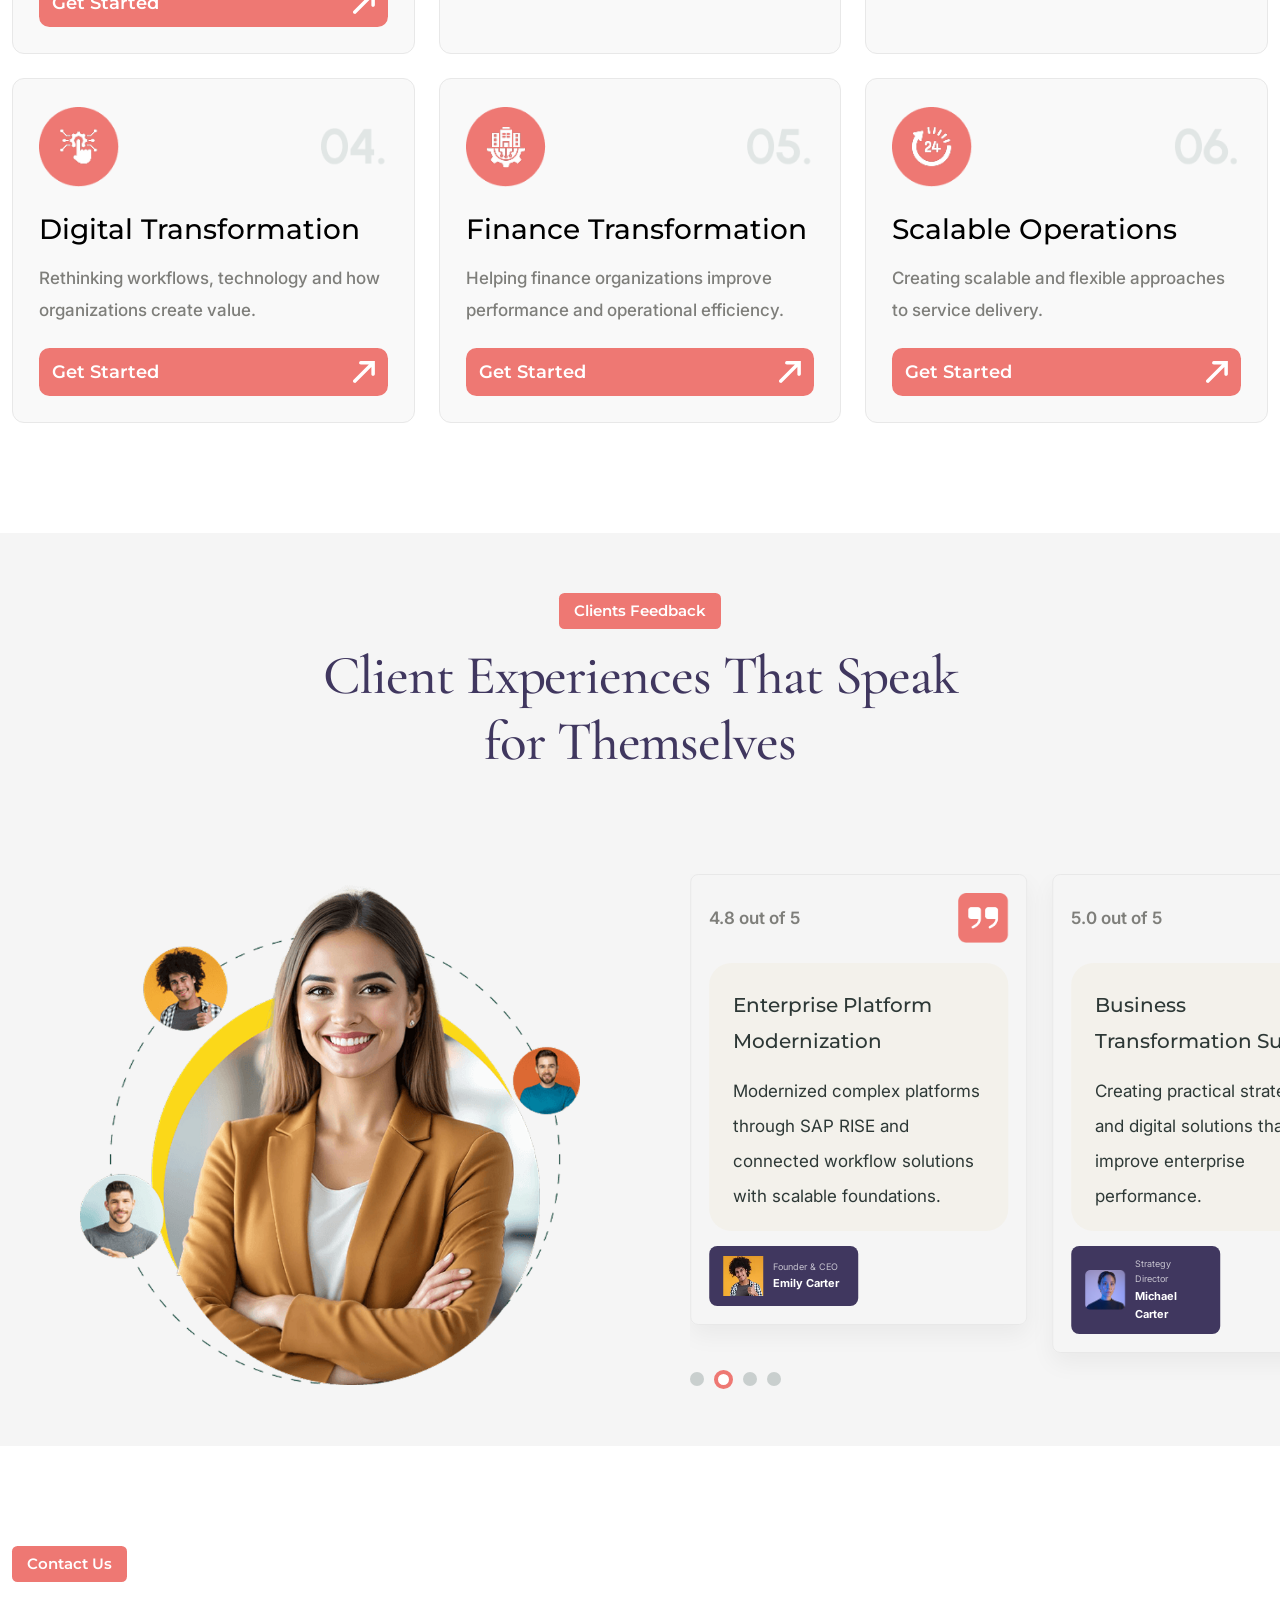
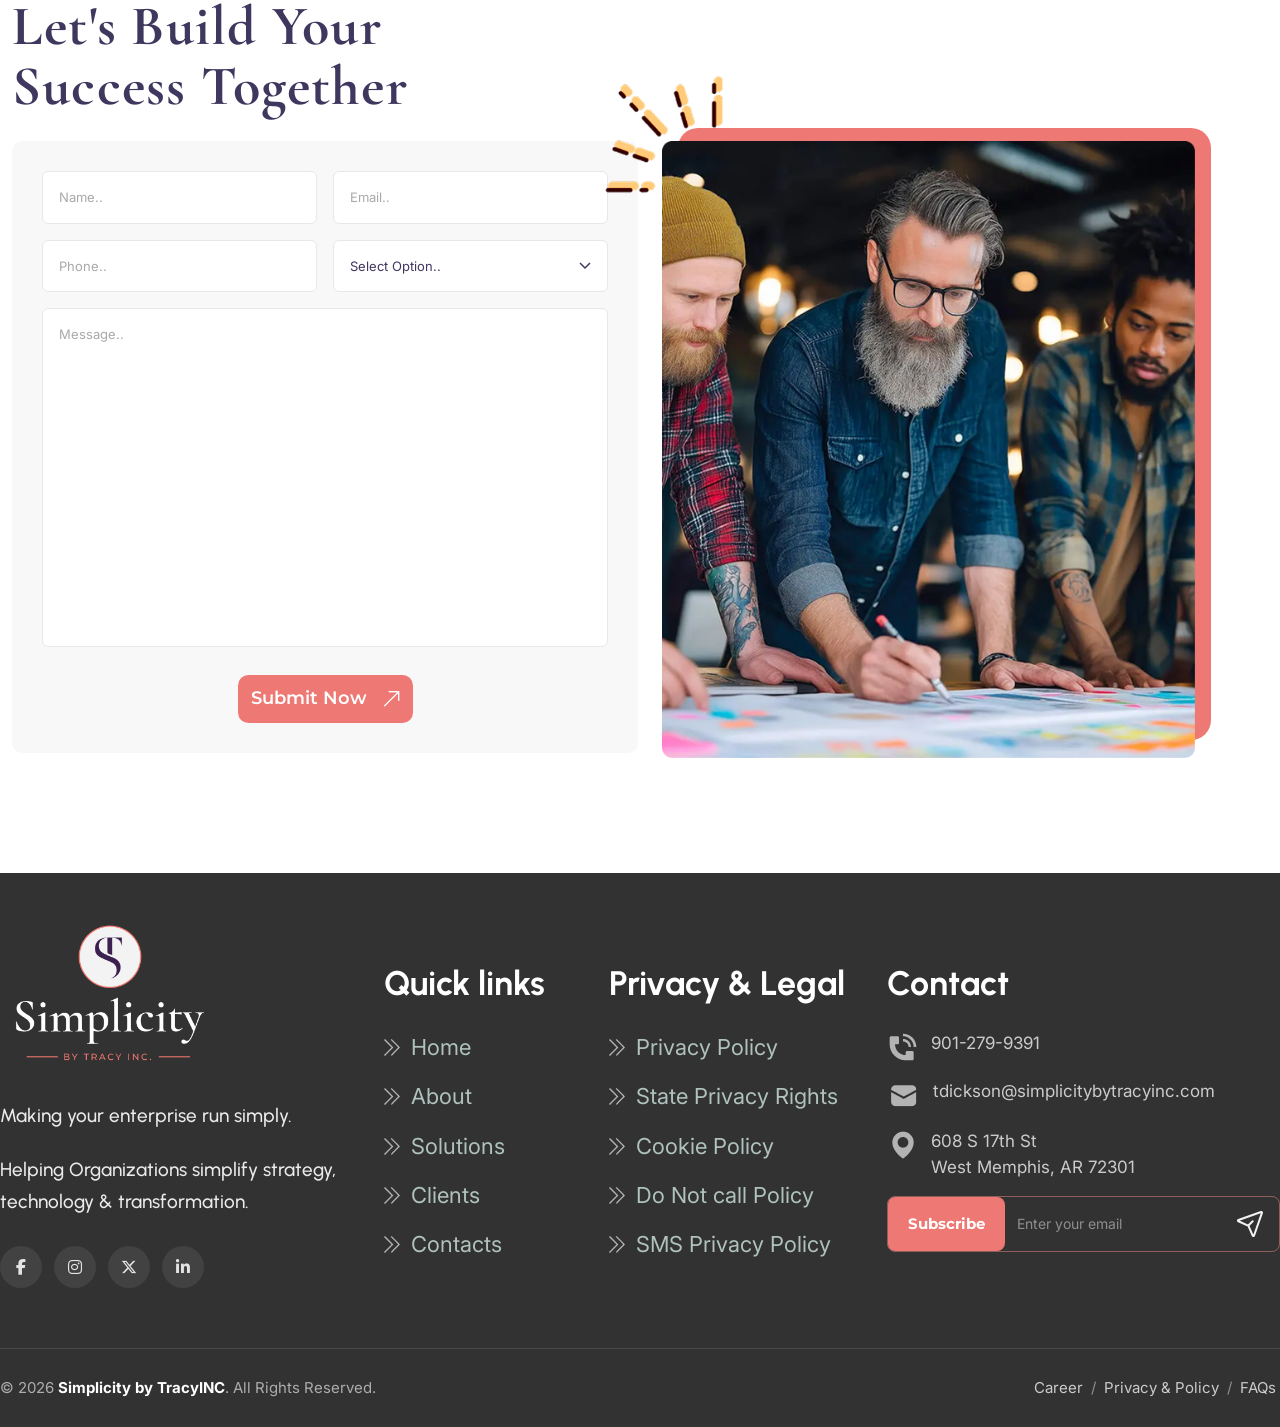
==== commit 0817956f: "Refactor styles and HTML structure for improved mobile responsiveness; add new images for enhanced v" ====
--- a/index.html
+++ b/index.html
@@ -104,7 +104,7 @@
         <a href="contact.html" class="nav-link">Contact</a>
       </nav>
 
-      <a href="contact.html" class="btn-talk">
+      <a href="contact.html" class="btn-talk d-none d-lg-flex">
         <span class="btn-text">
           <span class="btn-text-inner" data-text="Let's Talk">Let's Talk</span>
         </span>
@@ -186,9 +186,17 @@
 
         <div class="card-container ">
 
-          <img src="asset/images/frame1.webp" alt="simplicity image">
-          <img class="frame-imge-2" src="asset/images/frame2.webp" alt="simplicity image">
-          <img src="asset/images/frame3.webp" alt="simplicity image">
+          <img class="d-none d-lg-flex" src="asset/images/frame1.webp" alt="simplicity image">
+          <img class="frame-imge-2 d-none d-lg-flex" src="asset/images/frame2.webp" alt="simplicity image">
+          <img class="d-none d-lg-flex" src="asset/images/frame3.webp" alt="simplicity image">
+
+
+          <img class="d-flex d-lg-none" src="asset/images/frame_1.webp" alt="simplicity image">
+          <img class="d-flex d-lg-none" src="asset/images/frame_2.webp" alt="simplicity image">
+          <img class="d-flex d-lg-none" src="asset/images/frame_3.webp" alt="simplicity image">
+
+
+
 
         </div>
 
@@ -202,7 +210,7 @@
 ========================================= -->
 
     <section class="about-section">
-      <div class=" about-container">
+      <div class=" about-container container">
 
         <!-- Left Side: Image Layout -->
         <div class="image-wrapper">
@@ -306,7 +314,7 @@
     Why Section Section Start
 ========================================= -->
 
-    <section class="why-section">
+    <section class="why-section d-none d-lg-block">
       <div class="container why-container">
         <div class="why-header">
           <div class="why-header-left">
@@ -328,6 +336,8 @@
         <div class="why-imag">
           <img class="why-bg" src="/asset/images/why-bg.webp" alt="simplicity image">
           <div class="why-imag-contaner">
+
+
             <img class="why-imge-1" src="asset/images/why_img_1.webp" alt="simplicity image">
             <img class="why-imge-2" src="asset/images/why_img_2.webp" alt="simplicity image">
             <img class="why-imge-3" src="asset/images/why_img_3.webp" alt="simplicity image">
@@ -336,6 +346,10 @@
         </div>
       </div>
 
+    </section>
+
+    <section class="w-100">
+      <img class=" why_simplicity d-block d-lg-none" src="asset/images/why_simplicity.webp" alt="">
     </section>
 
 
@@ -472,7 +486,8 @@
       <div class="client-wrapper">
 
         <div class="client-image">
-          <img src="asset/images/customer.webp" class="client-main-image" alt="Client">
+          <img src="asset/images/customer.webp" class="client-main-image d-none d-lg-block"  alt="Client">
+          <img src="asset/images/customer_main.webp" class="client-main-mobile d-lg-none" alt="">
         </div>
 
         <div class="client-slider">
--- a/asset/css/style.css
+++ b/asset/css/style.css
@@ -579,7 +579,7 @@
 .offer-title {
     font-family: "Cormorant Garamond", serif;
 
-    color: var(--secondary-color);
+    color: #351C51;
 
     font-size: 56px;
 
@@ -2544,7 +2544,7 @@
 }
 
 
-/* 
+
 .site-header {
     position: fixed;
     top: 0;
@@ -2566,7 +2566,7 @@
 
 body {
     padding-top: 96px;
-} */
+}
 
 
 
@@ -3143,14 +3143,14 @@
         top: 27px;
         left: 116px;
     }
-    
-    
+
+
     .about-section {
 
-    width: 100%;
-    margin: 0px auto;
-    margin-top: 0px !important;
-}
+        width: 100%;
+        margin: 0px auto;
+        margin-top: 0px !important;
+    }
 
 
 }
@@ -3285,4 +3285,828 @@
 
 .client-grow-section {
     padding-bottom: 0px !important;
+}
+
+
+
+/* ===========================================================
+   MOBILE RESPONSIVE — 300px to 500px devices
+   Paste this block at the very END of style.css (after every
+   other @media query) so it wins the cascade on small phones.
+   =========================================================== */
+
+@media (max-width: 500px) {
+
+    /* ---------- Base ---------- */
+    html,
+    body {
+        overflow-x: hidden;
+        max-width: 100%;
+    }
+
+    .container {
+        max-width: 100%;
+        padding-left: 16px;
+        padding-right: 16px;
+    }
+
+    body {
+        padding-top: 72px;
+        /* matches the shorter fixed header below */
+    }
+
+
+    /* ---------- Header ---------- */
+    .site-header {
+        max-height: none;
+    }
+
+    .header-container {
+        padding: 10px 16px;
+        gap: 10px;
+    }
+
+    .brand img {
+        width: 140px;
+    }
+
+    .btn-talk {
+        padding: 10px 14px;
+        font-size: 14px;
+        gap: 8px;
+    }
+
+    .btn-talk img {
+        width: 14px;
+    }
+
+    .nav-toggle {
+        font-size: 18px;
+    }
+
+
+    .nav-link {
+        font-family: var(--font-heading);
+        font-size: 16px;
+        font-weight: 500;
+        color: var(--secondary-color);
+        text-decoration: none;
+        transition: color 0.2s ease;
+    }
+
+
+    /* ---------- Hero ---------- */
+    .hero-section {
+        height: auto;
+        min-height: 450px;
+        padding: 50px 0 40px;
+    }
+
+    .hero-description {
+        width: 100%;
+        max-width: 100%;
+        height: auto;
+    }
+
+    .hero-tag {
+        font-size: 10px;
+        width: auto;
+        height: auto;
+        padding: 8px 12px;
+        margin-bottom: 18px;
+        border: 1px solid rgba(238, 139, 133, 0.7);
+    }
+
+
+
+    .hero-title {
+        font-size: 36px;
+        font-weight: 600;
+        line-height: 98%;
+        letter-spacing: -1.7%;
+        margin-bottom: 16px;
+        max-width: 100%;
+    }
+
+    .hero-text {
+        font-size: 14px;
+        max-width: 100%;
+        line-height: 155%;
+        letter-spacing: 0%;
+        margin-bottom: 15px;
+    }
+
+    .btn-explore img {
+        height: 10px;
+        width: 10px;
+    }
+
+
+    .hero-text br {
+        display: none;
+    }
+
+    .btn-explore {
+        font-size: 13px;
+        padding: 12px 18px;
+        gap: 8px;
+    }
+
+
+    /* ---------- What We Offer ---------- */
+    .offer-section {
+        height: auto;
+        padding: 45px 0 40px;
+    }
+
+    .offer-heading {
+        grid-template-columns: 1fr;
+        gap: 14px;
+        margin-bottom: 28px;
+    }
+
+    .offer-badge {
+        font-size: 13px;
+        padding: 8px 14px;
+    }
+
+
+    .offer-title {
+        font-size: 30px;
+        line-height: 122%;
+        font-weight: 600;
+        max-width: 100%;
+        letter-spacing: -1.5%;
+    }
+
+
+    .offer-title br {
+        display: none;
+    }
+
+    .offer-description p {
+        font-size: 15px;
+        max-width: 100%;
+        max-height: none;
+        font-weight: 400;
+        line-height: 165%;
+        letter-spacing: 0%;
+    }
+
+    .card-container {
+        flex-direction: column;
+        gap: 16px;
+    }
+
+    .card-container img {
+        width: 100%;
+    }
+
+    .frame-imge-2 {
+        top: 0;
+    }
+
+
+    /* ---------- About ---------- */
+    .about-section {
+        margin-top: 45px;
+    }
+
+    .about-container {
+        gap: 28px;
+    }
+
+    .image-wrapper {
+        width: 100%;
+        height: auto;
+    }
+
+    .image-wrapper img {
+        width: 100%;
+    }
+
+    .about-container h2 {
+        width: 100%;
+        height: auto;
+        font-size: 26px;
+        line-height: 1.3;
+        letter-spacing: 0;
+        margin-bottom: 14px;
+    }
+
+    .description {
+        width: 100%;
+        font-size: 14px;
+        line-height: 1.6;
+        margin-bottom: 18px;
+    }
+
+    .features-list li {
+        font-size: 13px;
+        gap: 8px;
+        margin-bottom: 10px;
+    }
+
+    .content-wrapper {
+        flex: 1;
+        min-width: 300px;
+    }
+
+    /* ---------- Trusted By / Certifications ---------- */
+    .trust-section {
+        margin: 45px auto;
+    }
+
+    .logo-row {
+        margin: 30px auto;
+    }
+
+    .row-title span {
+        font-size: 13px;
+        padding: 0 10px;
+        line-height: 1.4;
+    }
+
+    .logo-grid {
+        gap: 20px;
+    }
+
+    .logo-item img {
+        max-width: 52px;
+    }
+
+
+
+    /* ---------- Why Simplicity ---------- */
+    .why-section {
+        height: auto;
+        padding: 40px 0;
+        background-position: center;
+    }
+
+    .why-header {
+        grid-template-columns: 1fr;
+        gap: 18px;
+        margin: 0 0 24px;
+    }
+
+    .why-title {
+        width: 100%;
+        height: auto;
+        font-size: 24px;
+        line-height: 1.3;
+        letter-spacing: 0;
+    }
+
+    .why-header-right p {
+        font-size: 14px;
+        line-height: 1.6;
+    }
+
+    .why_simplicity {
+        max-width: 500px;
+        width: 100%;
+    }
+
+    /* The 4 decorative overlapping photos use large fixed offsets
+       that only make sense on wide screens — hide them on phones
+       and just keep the clean background instead. */
+    .why-imag {
+        position: relative;
+        height: 220px;
+    }
+
+    .why-imag-contaner {
+        display: none;
+    }
+
+    .why-bg {
+        width: 100%;
+        height: 220px;
+        object-fit: cover;
+        border-radius: 12px;
+    }
+
+
+    /* ---------- Services Grid ---------- */
+    .services-grid-section {
+        padding: 50px 0 !important;
+    }
+
+    .services-title {
+        width: 100%;
+        height: auto;
+        font-size: 30px;
+        line-height: 1.3;
+        letter-spacing: 0;
+    }
+
+    .section-tag-pill-center {
+        display: inline-flex;
+        font-family: "Montserrat", sans-serif;
+        align-items: center;
+        justify-content: center;
+        padding: 10px 22px;
+        margin-bottom: 14px;
+        background: #EE7873;
+        color: var(--white-color);
+        border-radius: 5.5px;
+        font-size: 14px;
+        font-weight: 600;
+        line-height: 22px;
+        letter-spacing: 0px;
+    }
+
+    .service-card {
+        padding: 20px 18px;
+    }
+
+    .service-card h3 {
+        font-size: 20px;
+        line-height: 1.3;
+        margin-bottom: 8px;
+    }
+
+    .service-card p {
+        font-size: 14px;
+        line-height: 1.5;
+        margin-bottom: 16px;
+    }
+
+    .services-grid-section .btn-talk {
+        width: 100%;
+    }
+
+
+    /* ---------- Client / Testimonials ---------- */
+
+    .clientSwiper .swiper-pagination {
+        display: flex;
+        align-items: center;
+        gap: 10px;
+        margin-top: 25px;
+        position: relative;
+        text-align: center;
+        justify-content: center;
+    }
+
+
+    .client-main-mobile{
+
+    }
+
+
+    .client-section {
+        padding: 45px 0;
+    }
+
+    .client-heading {
+        margin-bottom: 30px;
+    }
+
+    .client-title {
+        font-size: 26px;
+        line-height: 1.3;
+        letter-spacing: 0;
+    }
+
+    .client-wrapper {
+        gap: 24px;
+    }
+
+    .client-image {
+        width: 100%;
+        height: 220px;
+        margin: 0 auto;
+    }
+
+    .client-main-image {
+        width: 180px;
+        left: 50%;
+    }
+
+    .review-box {
+        padding: 16px;
+        height: auto;
+        min-height: 130px;
+    }
+
+    .review-box h3 {
+        font-size: 14px;
+        line-height: 1.4;
+        margin-bottom: 10px;
+    }
+
+    .review-box p {
+        font-size: 12px;
+        line-height: 1.6;
+    }
+
+    .review-user {
+        width: auto;
+        max-width: 100%;
+    }
+
+
+    .review-card {
+        border: 1px solid #e8e8e8;
+        border-radius: 8px;
+        padding: 18px;
+        min-height: 240px;
+        box-shadow: 0 10px 25px rgba(0, 0, 0, .05);
+        position: relative;
+        margin: 15px;
+    }
+
+
+    .review-card .quote {width: 26px !important;height: 26px !important;margin-bottom: 20px;}
+
+
+    .rating {font-size: 8px;color: #7E7E7A;margin-bottom: 18px;font-weight: 600;line-height: 17px;letter-spacing: 0px;}
+
+   .logo-item img {
+        max-width: 41px;
+    }
+
+      .client-main-mobile{
+        display: flex;
+        align-items: center;
+        justify-content: center;
+        margin: 36px auto;
+        width: 325px;
+    }
+
+
+.client-slider {width: 100%;overflow: hidden;margin-top: 140px;}
+
+
+    /* ---------- Contact (old inline-image layout) ---------- */
+    .contact-section {
+        padding: 50px 0;
+        margin-bottom: 40px !important;
+    }
+
+    .contact-title {
+        font-size: 24px !important;
+        line-height: 1.3;
+        letter-spacing: 0;
+        margin-bottom: 18px !important;
+    }
+
+    .contact-wrapper {
+        gap: 24px;
+    }
+
+    .contact-form {
+        padding: 16px;
+    }
+
+    .form-row {
+        grid-template-columns: 1fr;
+        gap: 10px;
+    }
+
+    .form-group input,
+    .form-group select,
+    .form-group.full textarea {
+        padding: 11px 12px;
+        font-size: 13px;
+    }
+
+    .contact-image-area::before {
+        display: none;
+        /* decorative offset block — just adds overflow risk on phones */
+    }
+
+    .contact-img-box {
+        height: 220px;
+    }
+
+    .contact-image {
+        height: 240px;
+    }
+
+    .ligtin_imge {
+        display: none;
+    }
+
+
+    /* ---------- Contact (Map + Form layout) ---------- */
+    .contact-wrapper-new {
+        grid-template-columns: 1fr;
+        gap: 18px;
+        margin-top: 24px;
+    }
+
+    .contact-map-area {
+        min-height: 220px;
+    }
+
+    .contact-map-area iframe {
+        min-height: 220px;
+    }
+
+    .contact-form-area-new {
+        padding: 18px;
+    }
+
+    .form-row-new {
+        grid-template-columns: 1fr;
+        gap: 12px;
+        margin-bottom: 14px;
+    }
+
+    .form-group-new label {
+        font-size: 12px;
+    }
+
+    .form-group-new input,
+    .form-group-new select,
+    .form-group-new textarea {
+        padding: 11px 12px;
+        font-size: 13px;
+    }
+
+
+    /* ---------- Footer ---------- */
+    .footer-top {
+        grid-template-columns: 1fr;
+        gap: 30px;
+        padding: 40px 0 30px;
+    }
+
+    .footer-about {
+        margin-top: 0;
+    }
+
+    .footer-brand img {
+        width: 140px;
+    }
+
+    .footer-tagline,
+    .footer-desc {
+        font-size: 14px;
+        line-height: 1.5;
+    }
+
+    .footer-col h4 {
+        font-size: 22px;
+        margin-bottom: 16px;
+    }
+
+    .footer-col ul li a {
+        font-size: 15px;
+        line-height: 1.4;
+    }
+
+    .footer-contact li {
+        font-size: 14px;
+    }
+
+    .footer-subscribe {
+        flex-wrap: wrap;
+    }
+
+    .footer-subscribe input {
+        min-width: 120px;
+    }
+
+    .footer-bottom-inner {
+        text-align: center;
+        justify-content: center;
+    }
+
+
+    /* ---------- Grow / CTA ---------- */
+    .grow-section {
+        padding: 50px 0 40px;
+    }
+
+    .grow-title {
+        font-size: 22px !important;
+        line-height: 1.3 !important;
+    }
+
+    .btn-contact-pill {
+        font-size: 13px !important;
+        padding: 10px 18px !important;
+    }
+
+
+    /* ---------- Page Banner (About / Solutions / Clients / Contact headers) ---------- */
+    .page-banner {
+        height: 160px !important;
+    }
+
+
+    /* ---------- Our Work Process ---------- */
+    .process-section {
+        padding: 45px 0;
+    }
+
+    .process-title {
+        font-size: 24px !important;
+        line-height: 1.35 !important;
+    }
+
+    .process-cards {
+        gap: 20px;
+    }
+
+    .process-card {
+        padding: 18px 16px;
+    }
+
+    .process-card h3 {
+        font-size: 18px !important;
+        line-height: 1.3 !important;
+        margin-bottom: 8px;
+    }
+
+    .process-card p {
+        font-size: 13px !important;
+        line-height: 1.5 !important;
+    }
+
+    .process-number {
+        width: 72px;
+        height: 72px;
+        font-size: 16px;
+        border-width: 5px;
+    }
+
+    .process-number-wrap,
+    .process-number-wrap-one,
+    .process-number-wrap-two {
+        left: 0 !important;
+        top: 14px !important;
+        justify-content: flex-start;
+    }
+
+
+    /* ---------- Contact Info Row ---------- */
+    .contact-info-row {
+        grid-template-columns: 1fr;
+        gap: 12px;
+    }
+
+    .contact-info-card {
+        padding: 14px 16px;
+    }
+
+}
+
+
+/* ===========================================================
+   EXTRA-SMALL PHONES — 300px to 360px
+   A second pass for the very narrowest screens.
+   =========================================================== */
+
+@media (max-width: 360px) {
+
+    .hero-title {
+        font-size: 24px;
+    }
+
+    .offer-title {
+        font-size: 24px;
+    }
+
+    .about-container h2 {
+        font-size: 20px;
+    }
+
+    .why-title {
+        font-size: 20px;
+    }
+
+    .services-title {
+        font-size: 21px;
+    }
+
+    .client-title {
+        font-size: 21px;
+    }
+
+    .contact-title {
+        font-size: 20px !important;
+    }
+
+    .process-title {
+        font-size: 20px !important;
+    }
+
+    .brand img {
+        width: 120px;
+    }
+
+    .btn-talk .btn-text-inner,
+    .btn-explore .btn-text-inner {
+        font-size: 13px;
+    }
+
+}
+
+
+
+/* ========================================
+   Mobile Header Fix — Round Hamburger Button
+======================================== */
+
+.nav-toggle {
+    display: none;
+    width: 44px;
+    height: 44px;
+    border-radius: 50%;
+    background: var(--primary-color);
+    color: var(--white-color);
+    align-items: center;
+    justify-content: center;
+    font-size: 17px;
+    margin-left: auto;
+    flex-shrink: 0;
+    transition: background 0.2s ease;
+}
+
+.nav-toggle:hover {
+    background: var(--primary-hover);
+}
+
+.nav-toggle i {
+    pointer-events: none;
+}
+
+@media (max-width: 991px) {
+
+
+    .nav-toggle {
+        display: flex;
+        order: 2;
+    }
+
+    .main-nav {
+        order: 3;
+        width: 100%;
+        flex-direction: column;
+        align-items: flex-start;
+        gap: 14px;
+        max-height: 0;
+        overflow: hidden;
+        margin: 0;
+        transition: max-height 0.3s ease;
+    }
+
+    .main-nav.open {
+        max-height: 300px;
+        padding: 18px 0 8px;
+    }
+
+    .btn-talk.d-none {
+        display: none !important;
+    }
+}
+
+@media (max-width: 500px) {
+    .brand img {
+        width: 130px;
+    }
+
+    .nav-toggle {
+        width: 40px;
+        height: 40px;
+        font-size: 15px;
+    }
+
+    .header-container {
+        padding: 10px 16px;
+        padding-bottom: 0px;
+    }
+}
+
+/* --------------------------------------------------------------------------------------------------------------- */
+
+@media (min-width: 320px) and (max-width: 350px) {
+    .hero-section {
+        height: auto;
+        min-height: 400px;
+        padding: 50px 0 40px;
+    }
+
+
+    .logo-item img {
+        max-width: 41px;
+    }
+
+      .client-main-mobile{
+        display: flex;
+        align-items: center;
+        justify-content: center;
+        margin: 36px auto;
+        width: 292px;
+    }
+
+
+.client-slider {width: 100%;overflow: hidden;margin-top: 140px;}
+
+
 }
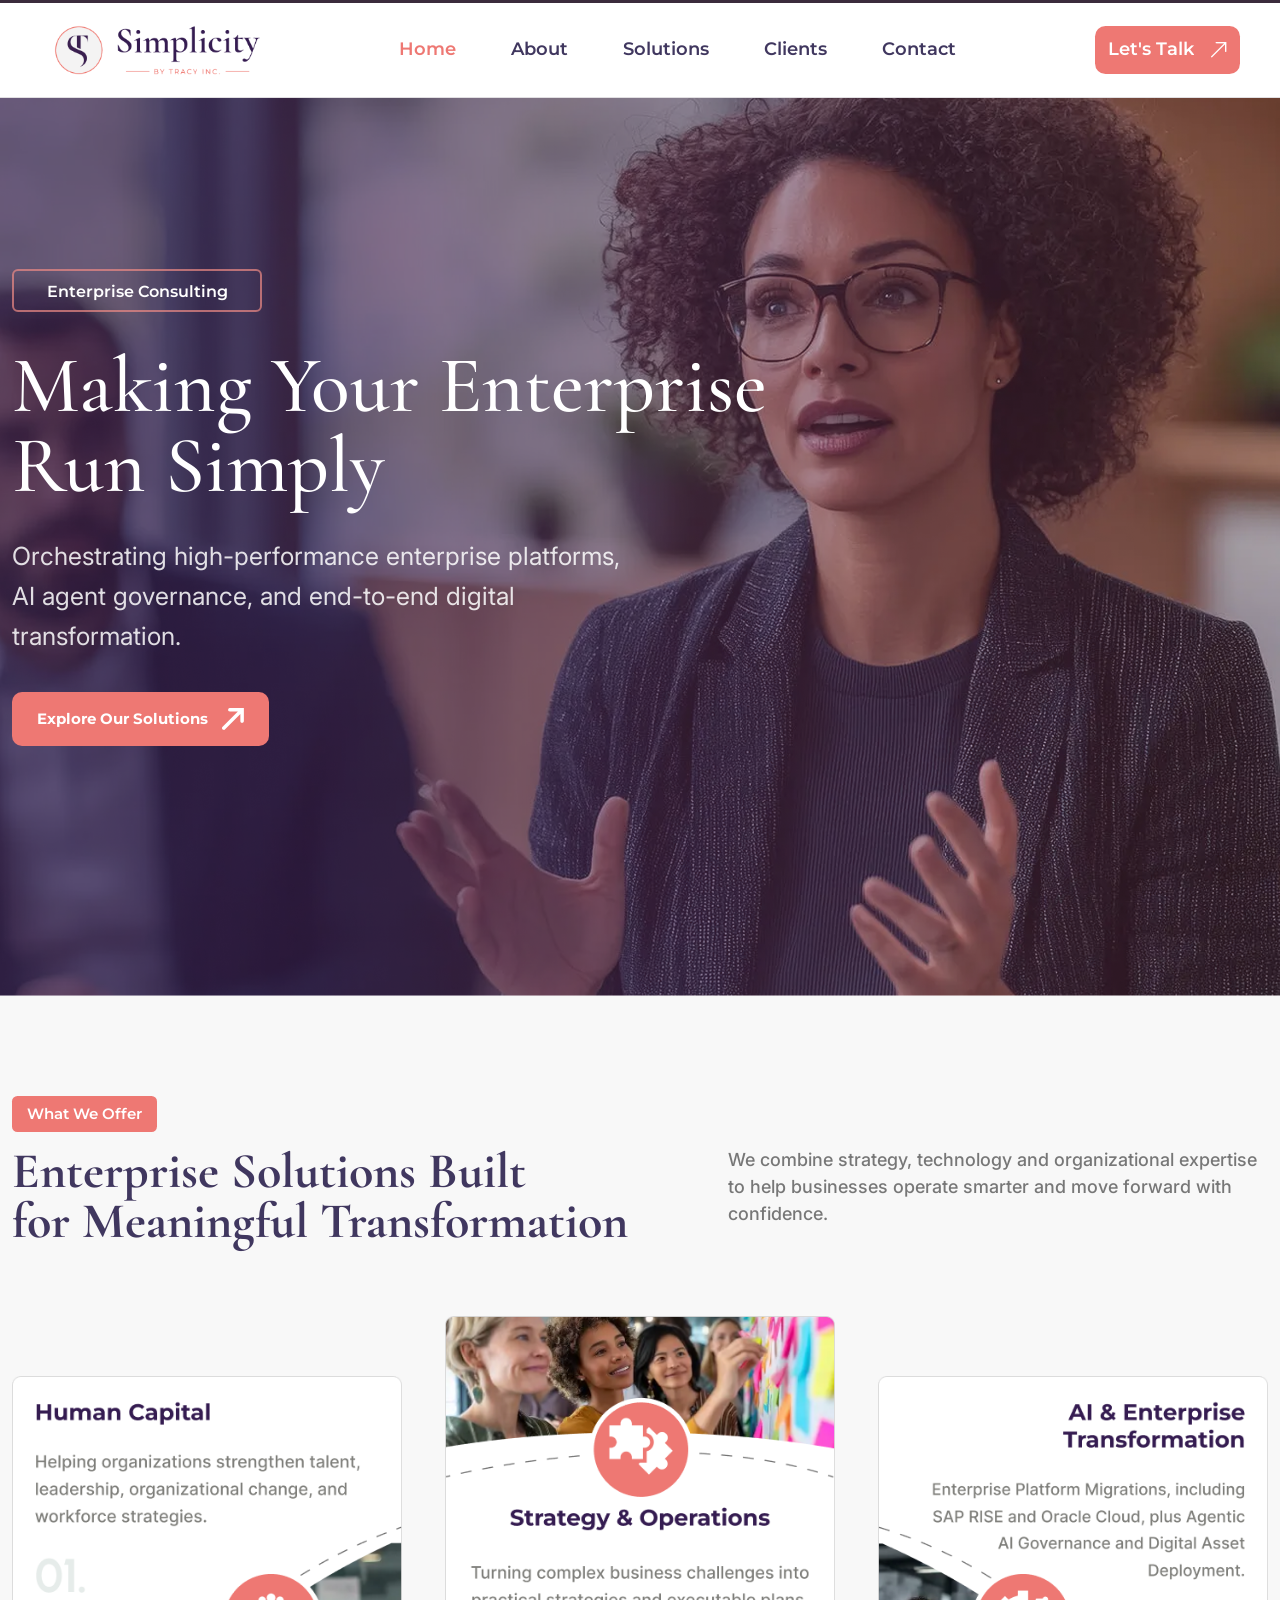
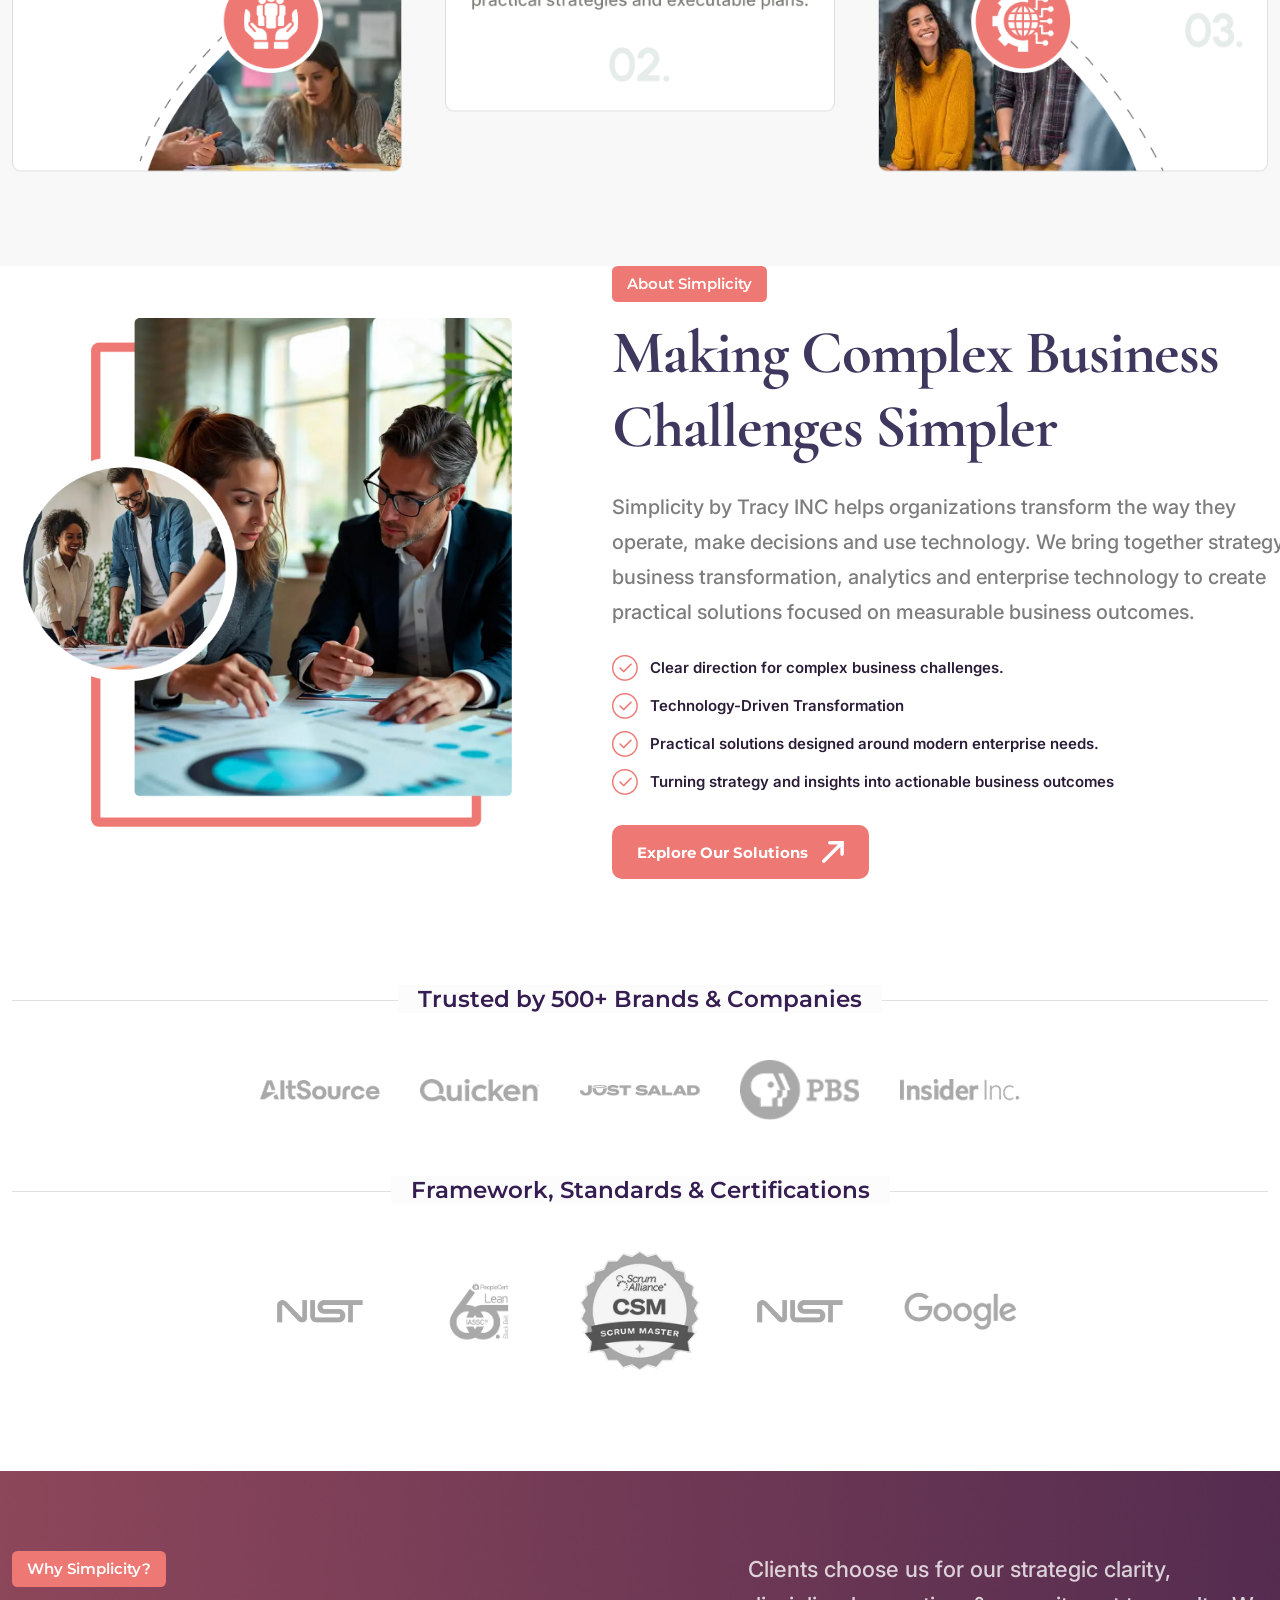
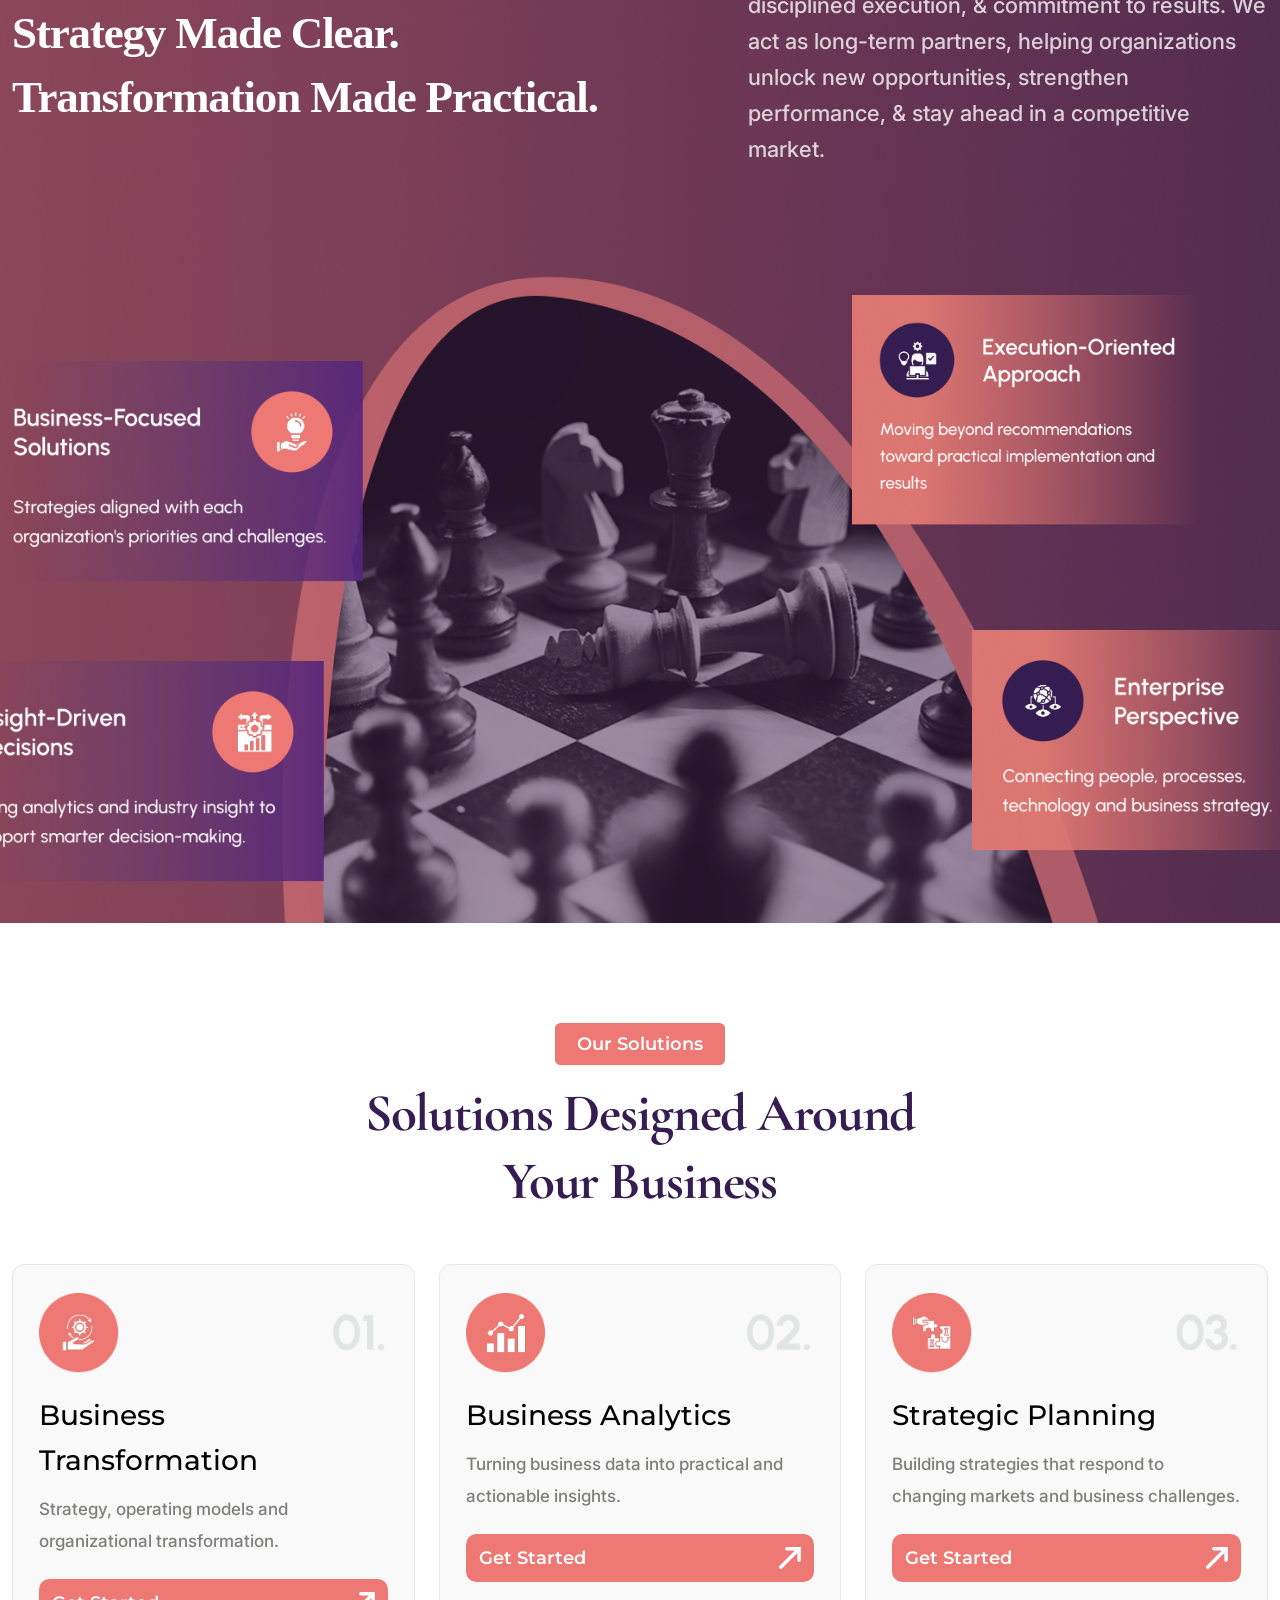
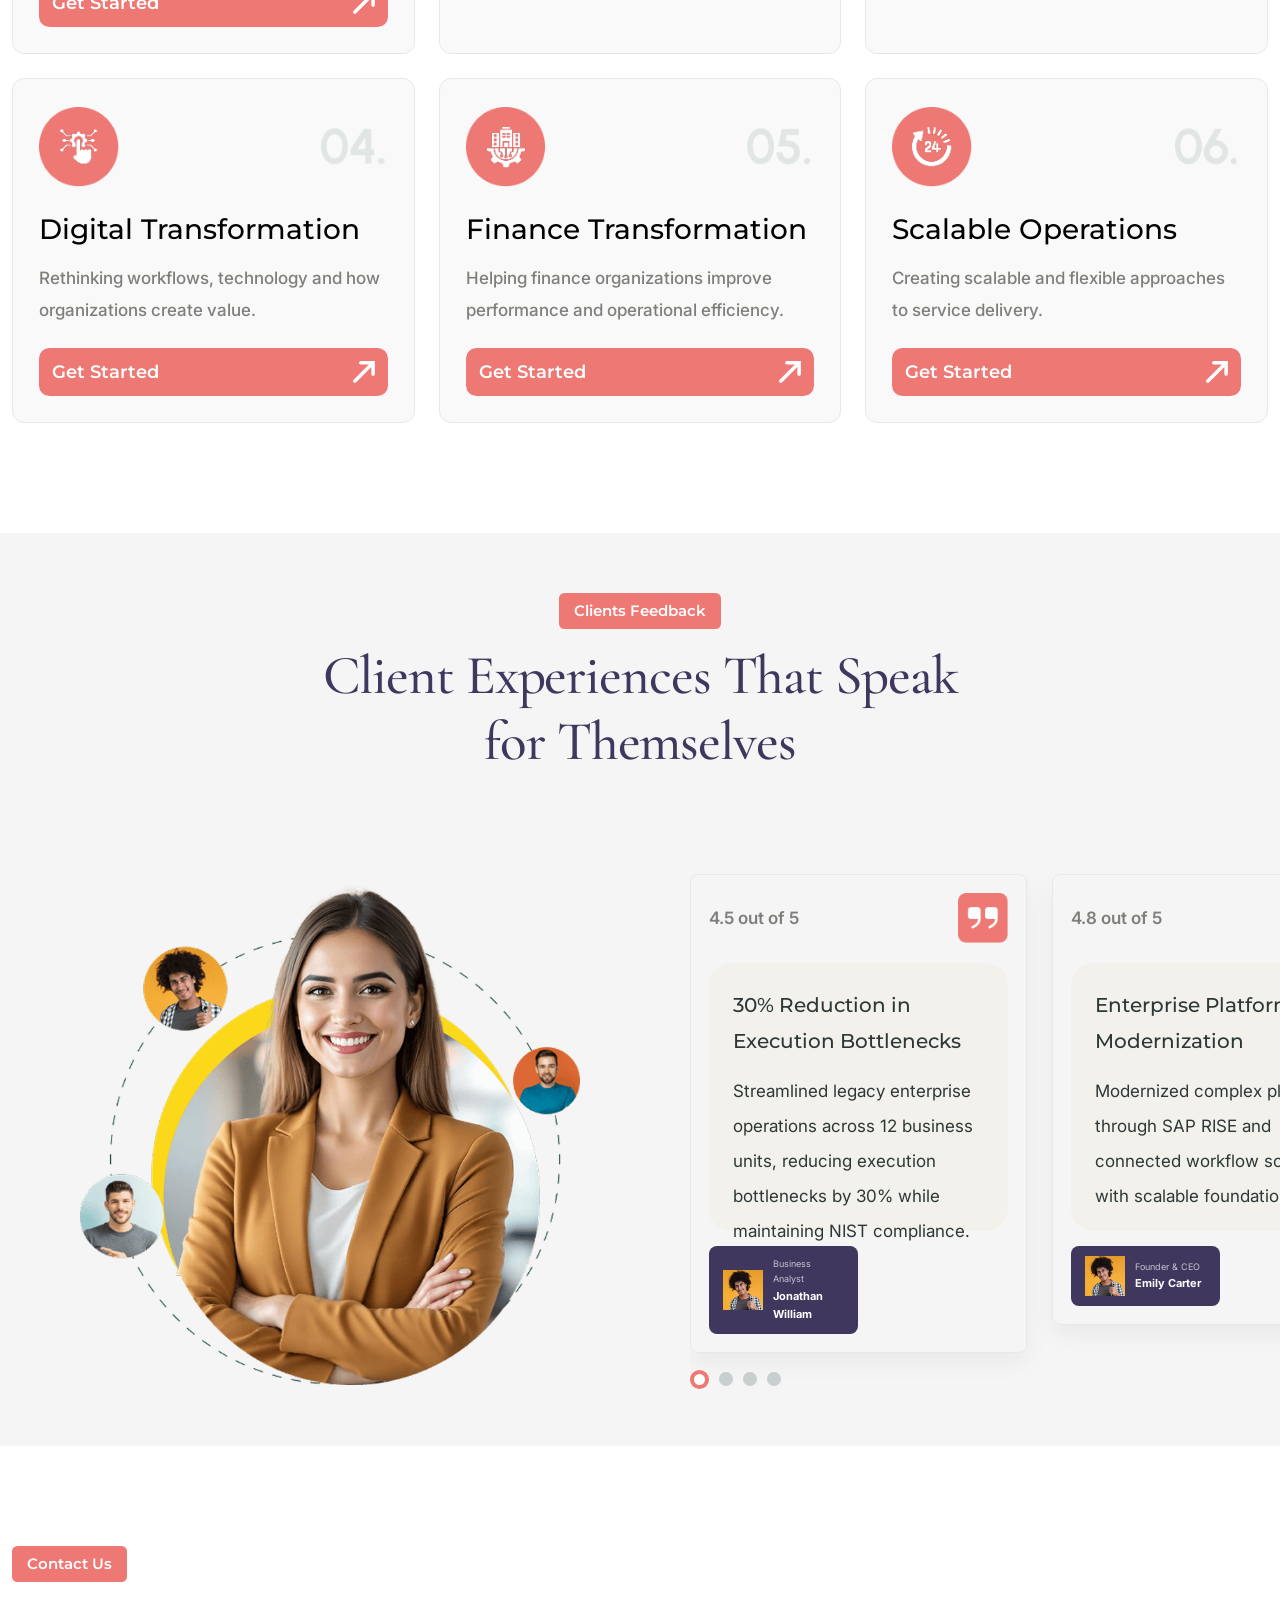
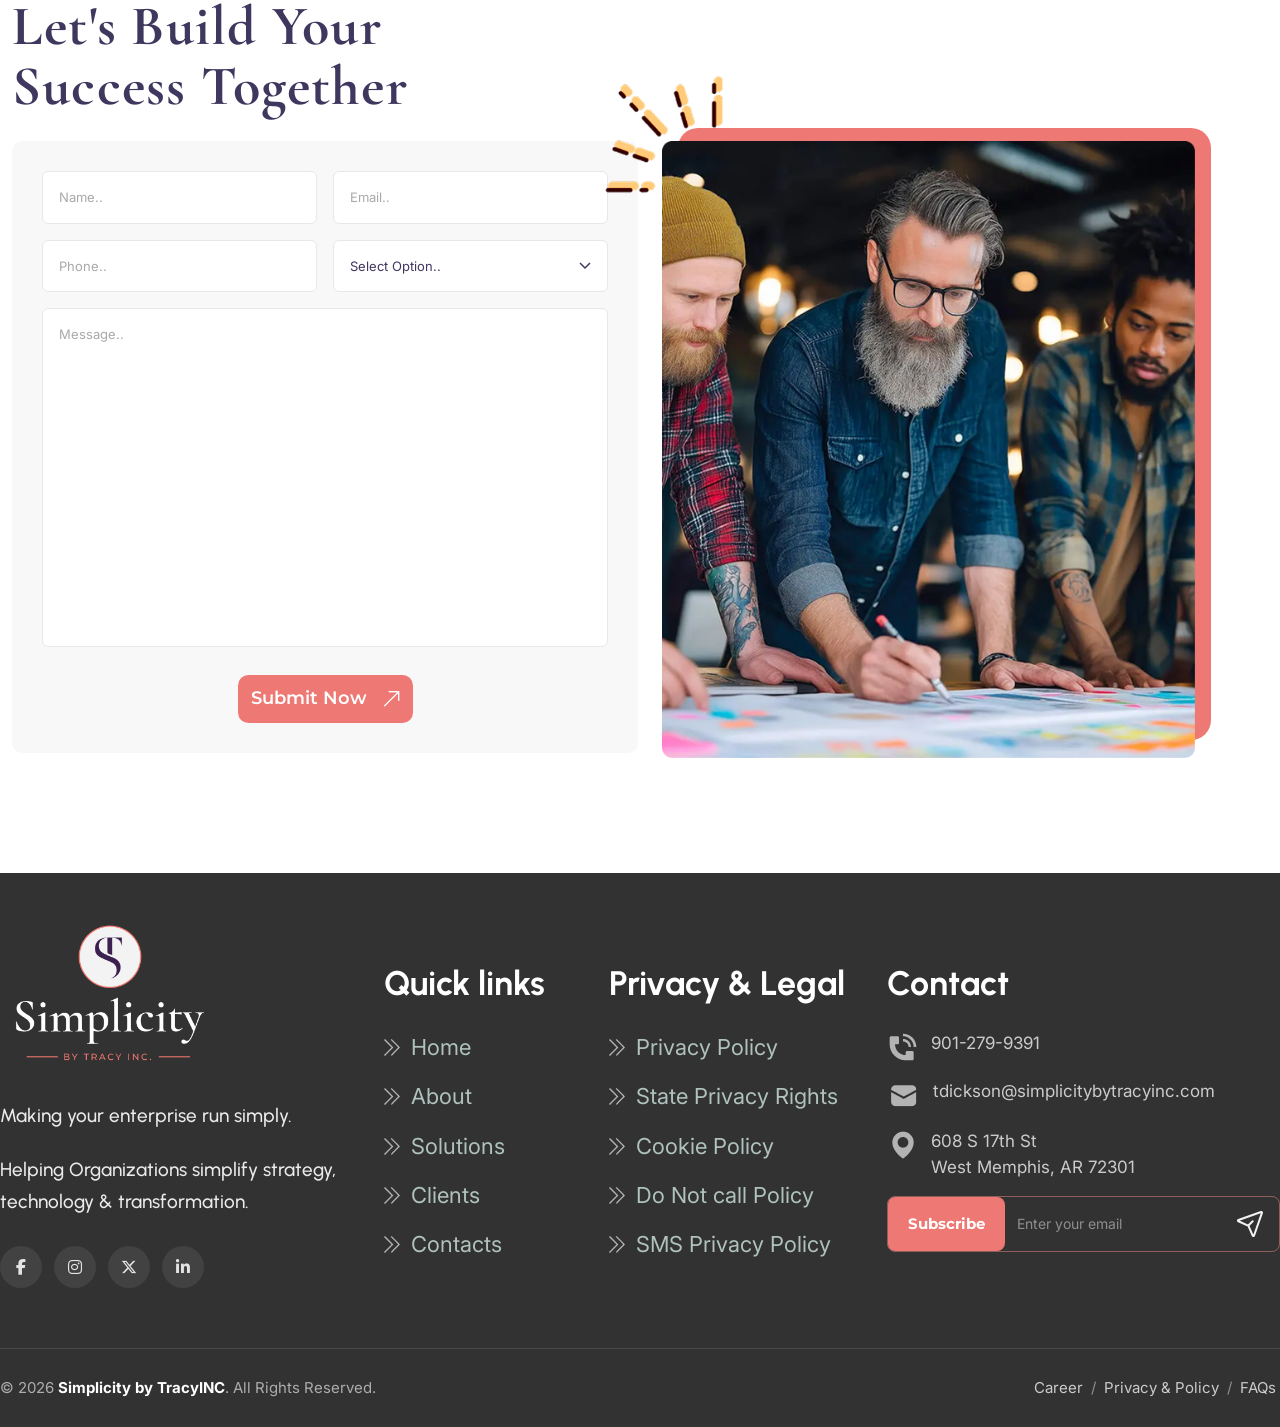
==== commit 25223923: "Enhance contact section layout and styles; add responsive design for mobile view; include new backgr" ====
--- a/index.html
+++ b/index.html
@@ -486,7 +486,7 @@
       <div class="client-wrapper">
 
         <div class="client-image">
-          <img src="asset/images/customer.webp" class="client-main-image d-none d-lg-block"  alt="Client">
+          <img src="asset/images/customer.webp" class="client-main-image d-none d-lg-block" alt="Client">
           <img src="asset/images/customer_main.webp" class="client-main-mobile d-lg-none" alt="">
         </div>
 
@@ -610,7 +610,7 @@
    contact Section Start
 ========================================= -->
 
-    <section class="contact-section">
+    <section class="contact-section d-none d-lg-block">
 
       <div class="container">
 
@@ -694,6 +694,87 @@
     </section>
 
 
+     <section class="contact-section d-block d-lg-none ">
+
+      <div class="container">
+
+        <div>
+
+<div class="d-flex justify-content-center align-items-center">
+  <img class="mb-5" src="asset/images/contact_bg_imge.png" alt="">
+
+          </div>
+    
+          
+          <span class="offer-badge">Contact Us</span>
+
+          <h2 class="contact-title">
+            Let's Build Your 
+            Success Together
+          </h2>
+        </div>
+
+        <div class="contact-wrapper">
+
+      
+
+            <!-- Left: Form -->
+            <div class="contact-form-area ">
+
+              <form class="contact-form" id="aboutContactForm">
+
+                <div class="form-row">
+                  <div class="form-group">
+                    <input type="text" name="name" placeholder="Name..">
+                  </div>
+                  <div class="form-group">
+                    <input type="email" name="email" placeholder="Email..">
+                  </div>
+                </div>
+
+                <div class="form-row">
+                  <div class="form-group">
+                    <input type="text" name="phone" placeholder="Phone..">
+                  </div>
+                  <div class="form-group">
+                    <select name="subject">
+                      <option selected disabled>Select Option..</option>
+                      <option>Business Transformation</option>
+                      <option>Business Analytics</option>
+                      <option>Strategic Planning</option>
+                    </select>
+                  </div>
+                </div>
+
+                <div class="form-group full">
+                  <textarea rows="10" name="message" placeholder="Message.."></textarea>
+                </div>
+
+                <!-- Honeypot — bot spam ঠেকাতে, ইউজার দেখবে না -->
+                <input type="text" name="website" style="display:none" tabindex="-1" autocomplete="off">
+
+                <div>
+                  <button type="submit" class="btn-talk">
+                    <span class="btn-text">
+                      <span class="btn-text-inner" data-text="Submit Now">Submit Now</span>
+                    </span>
+                    <img src="asset/images/nav_arrow.webp" alt="simplicity image">
+                  </button>
+                </div>
+
+                <div class="form-status"></div>
+
+              </form>
+
+            </div>
+
+          </div>
+        </div>
+
+      </div>
+
+    </section>
+
 
 
 
@@ -726,7 +807,7 @@
         </div>
       </div>
 
-      <div class="footer-col">
+      <div class="footer-col footer-col-links">
         <h4>Quick links</h4>
         <ul>
           <li><a href="index.html"> <img src="asset/images/footer_arrow.png" alt="simplicity image"> Home</a></li>
@@ -738,7 +819,7 @@
         </ul>
       </div>
 
-      <div class="footer-col">
+      <div class="footer-col footer-col-privacy ">
         <h4>Privacy &amp; Legal</h4>
         <ul>
           <li><a href="#"> <img src="asset/images/footer_arrow.png" alt="simplicity image"> Privacy Policy</a></li>
--- a/asset/css/style.css
+++ b/asset/css/style.css
@@ -3306,8 +3306,8 @@
 
     .container {
         max-width: 100%;
-        padding-left: 16px;
-        padding-right: 16px;
+        padding-left: 16px !important;
+        padding-right: 16px !important;
     }
 
     body {
@@ -3746,8 +3746,8 @@
         margin-bottom: 40px !important;
     }
 
-    .contact-title {
-        font-size: 24px !important;
+       .contact-title {
+        font-size: 30px !important;
         line-height: 1.3;
         letter-spacing: 0;
         margin-bottom: 18px !important;
@@ -3876,6 +3876,14 @@
         justify-content: center;
     }
 
+    .brand {
+    display: flex;
+    align-items: center;
+    gap: 14px;
+    text-decoration: none;
+    flex-shrink: 0;
+    justify-content: center;
+}
 
     /* ---------- Grow / CTA ---------- */
     .grow-section {
@@ -4068,7 +4076,7 @@
 
 @media (max-width: 500px) {
     .brand img {
-        width: 130px;
+        width: 160px;
     }
 
     .nav-toggle {
@@ -4109,4 +4117,144 @@
 .client-slider {width: 100%;overflow: hidden;margin-top: 140px;}
 
 
+}
+
+
+@media (max-width: 500px) {
+
+    .footer-top {
+        display: grid;
+        grid-template-columns: 1fr 1fr;
+        grid-template-areas:
+            "about about"
+            "links privacy"
+            "contact contact";
+        gap: 28px 16px;
+        padding: 36px 0 28px;
+    }
+
+    .footer-about {
+        grid-area: about;
+        margin-top: 0;
+    
+        display: flex;
+        flex-direction: column;
+       
+    }
+
+    .footer-brand {
+        margin-bottom: 16px;
+    }
+
+    .footer-brand img {
+        width: 120px;
+    }
+
+    .footer-tagline {
+        font-size: 16px;
+        line-height: 1.5;
+        margin-bottom: 8px;
+    }
+
+       .footer-desc {
+        font-size: 15px;
+        line-height: 1.5;
+        max-width: 560px !important;
+        margin: 0 auto 18px;
+        text-align: start;
+    }
+
+
+   
+
+    .footer-social a {
+        width: 36px;
+        height: 36px;
+        font-size: 14px;
+    }
+
+    .footer-col-links {
+        grid-area: links;
+    }
+
+    .footer-col-privacy {
+        grid-area: privacy;
+    }
+
+    .footer-col h4 {
+        font-size: 17px;
+        margin-bottom: 14px;
+    }
+
+    .footer-col ul li {
+        margin-bottom: 10px;
+    }
+
+    .footer-col ul li a {
+        font-size: 12px;
+        line-height: 1.4;
+        gap: 6px;
+        align-items: flex-start;
+    }
+
+    .footer-col ul li a img {
+        width: 10px;
+        margin-top: 4px;
+        flex-shrink: 0;
+    }
+
+    .footer-contact-col {
+        grid-area: contact;
+    }
+
+    .footer-contact li {
+        font-size: 13px;
+        gap: 10px;
+        margin-bottom: 12px;
+    }
+
+    .footer-contact li img {
+        width: 16px;
+        margin-top: 2px;
+    }
+
+    .footer-subscribe {
+        margin-top: 14px;
+    }
+
+    .subscribe-btn {
+        font-size: 12px;
+        padding: 11px 12px;
+        white-space: nowrap;
+    }
+
+    .footer-subscribe input {
+        font-size: 12px;
+        padding: 11px 8px;
+        min-width: 0;
+    }
+
+    .subscribe-send {
+        padding: 0 10px;
+    }
+
+    .subscribe-send img {
+        width: 14px;
+    }
+
+    .footer-bottom-inner {
+        flex-direction: column;
+        gap: 6px;
+        text-align: center;
+        padding: 18px 0;
+    }
+
+    .footer-bottom-inner p {
+        font-size: 12px;
+    }
+
+    .footer-bottom-links {
+        font-size: 12px;
+    }
+
 }
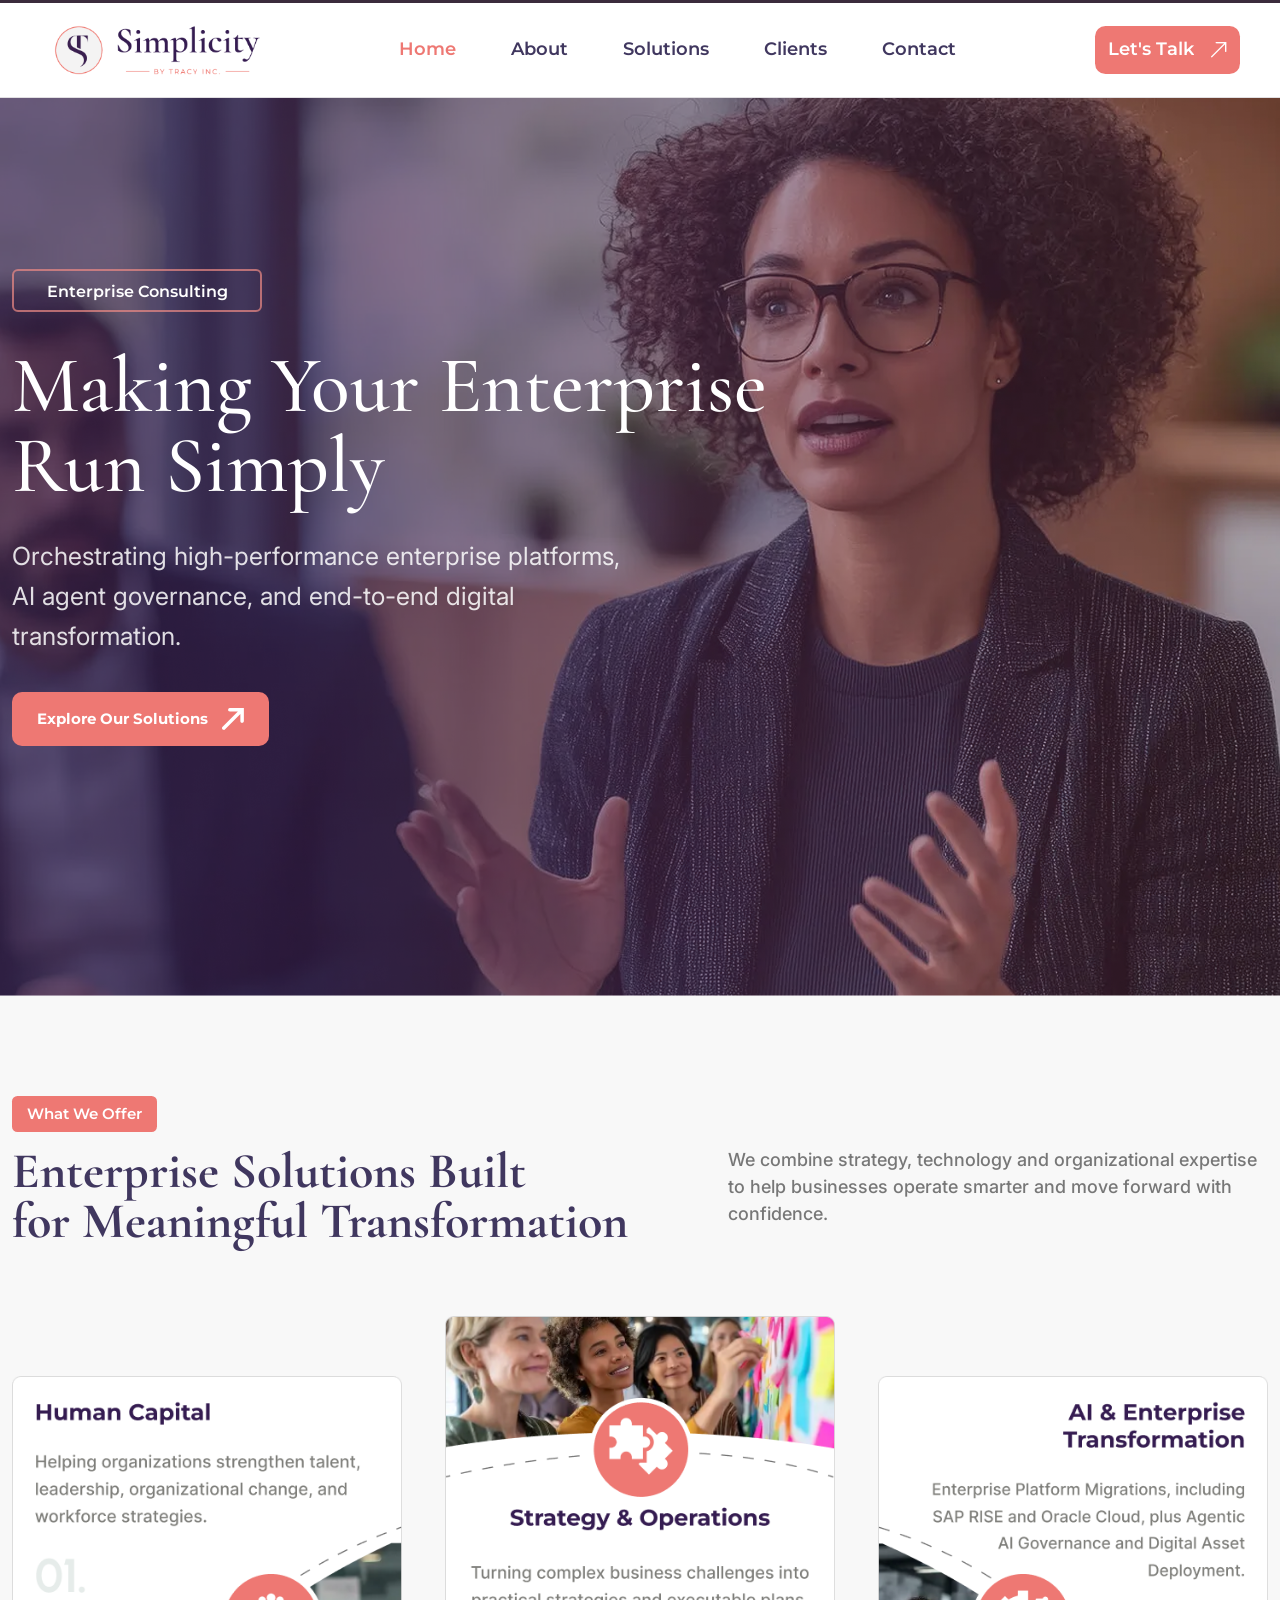
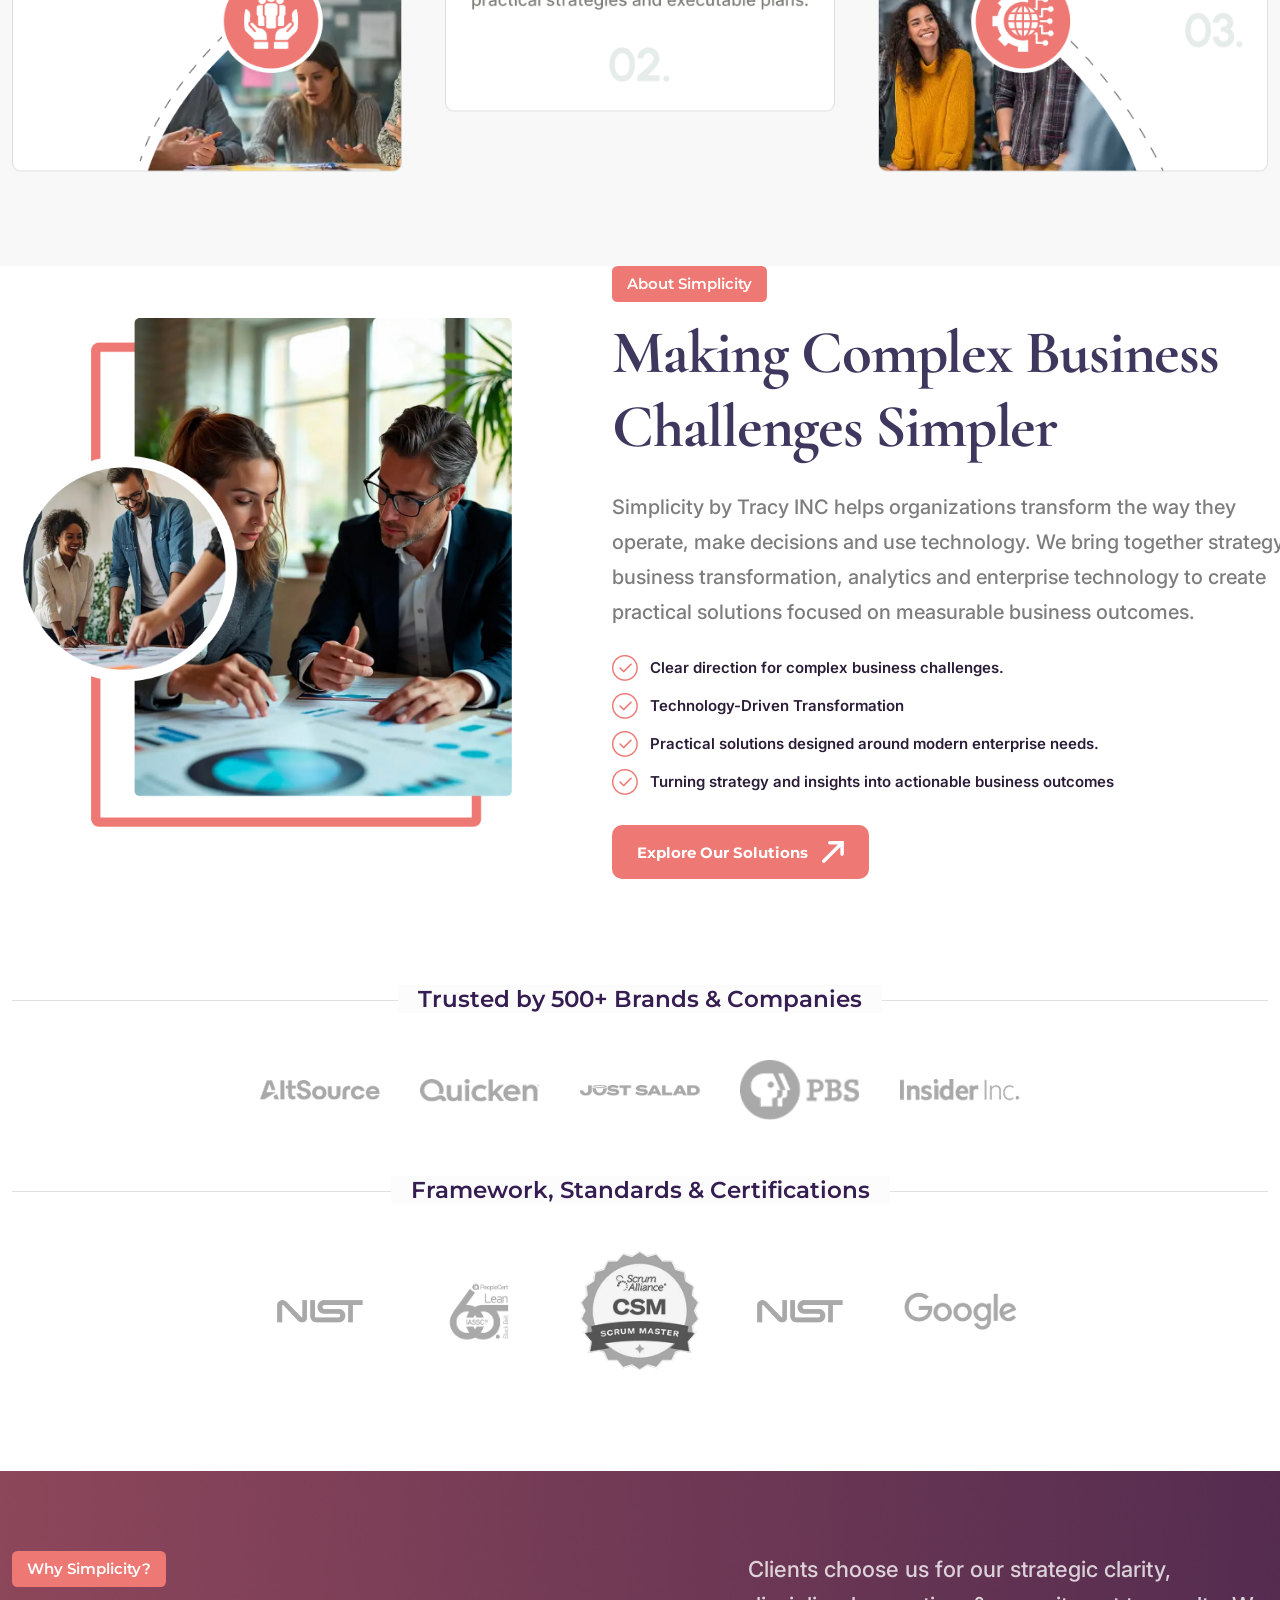
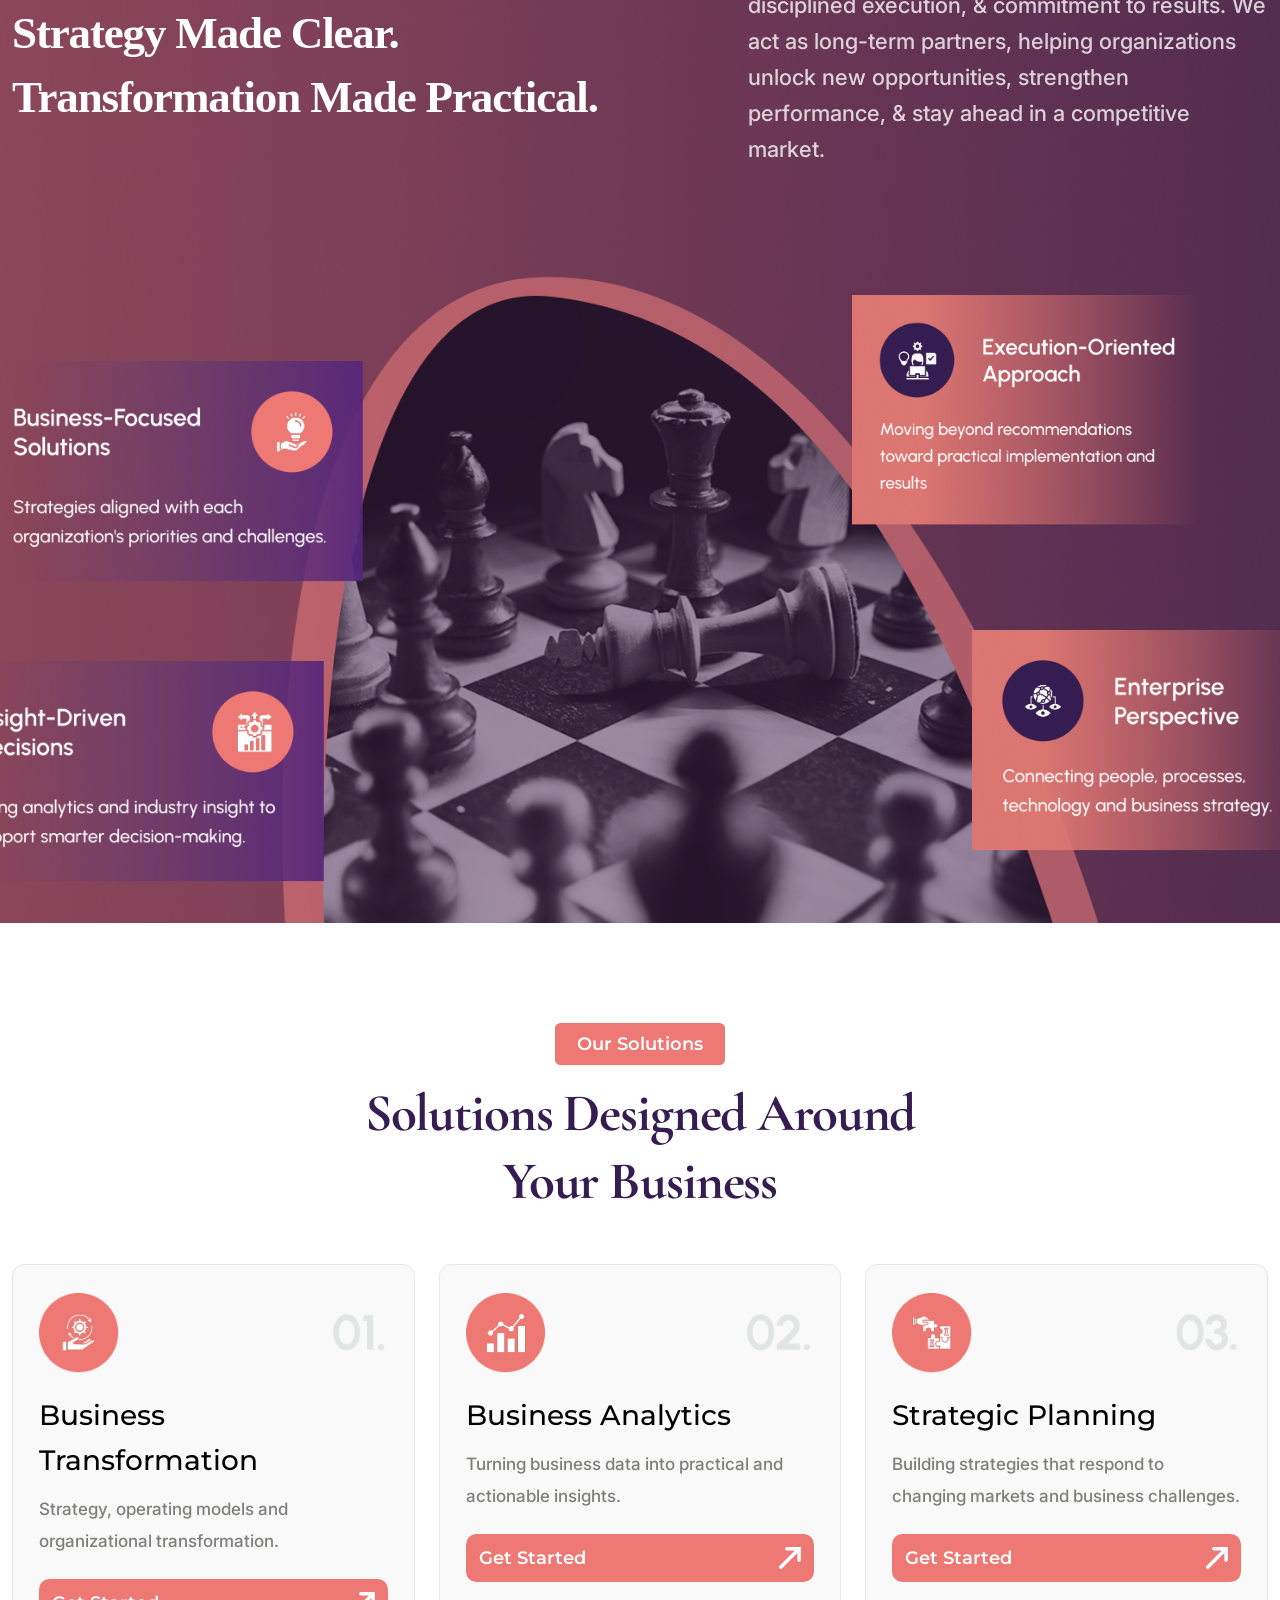
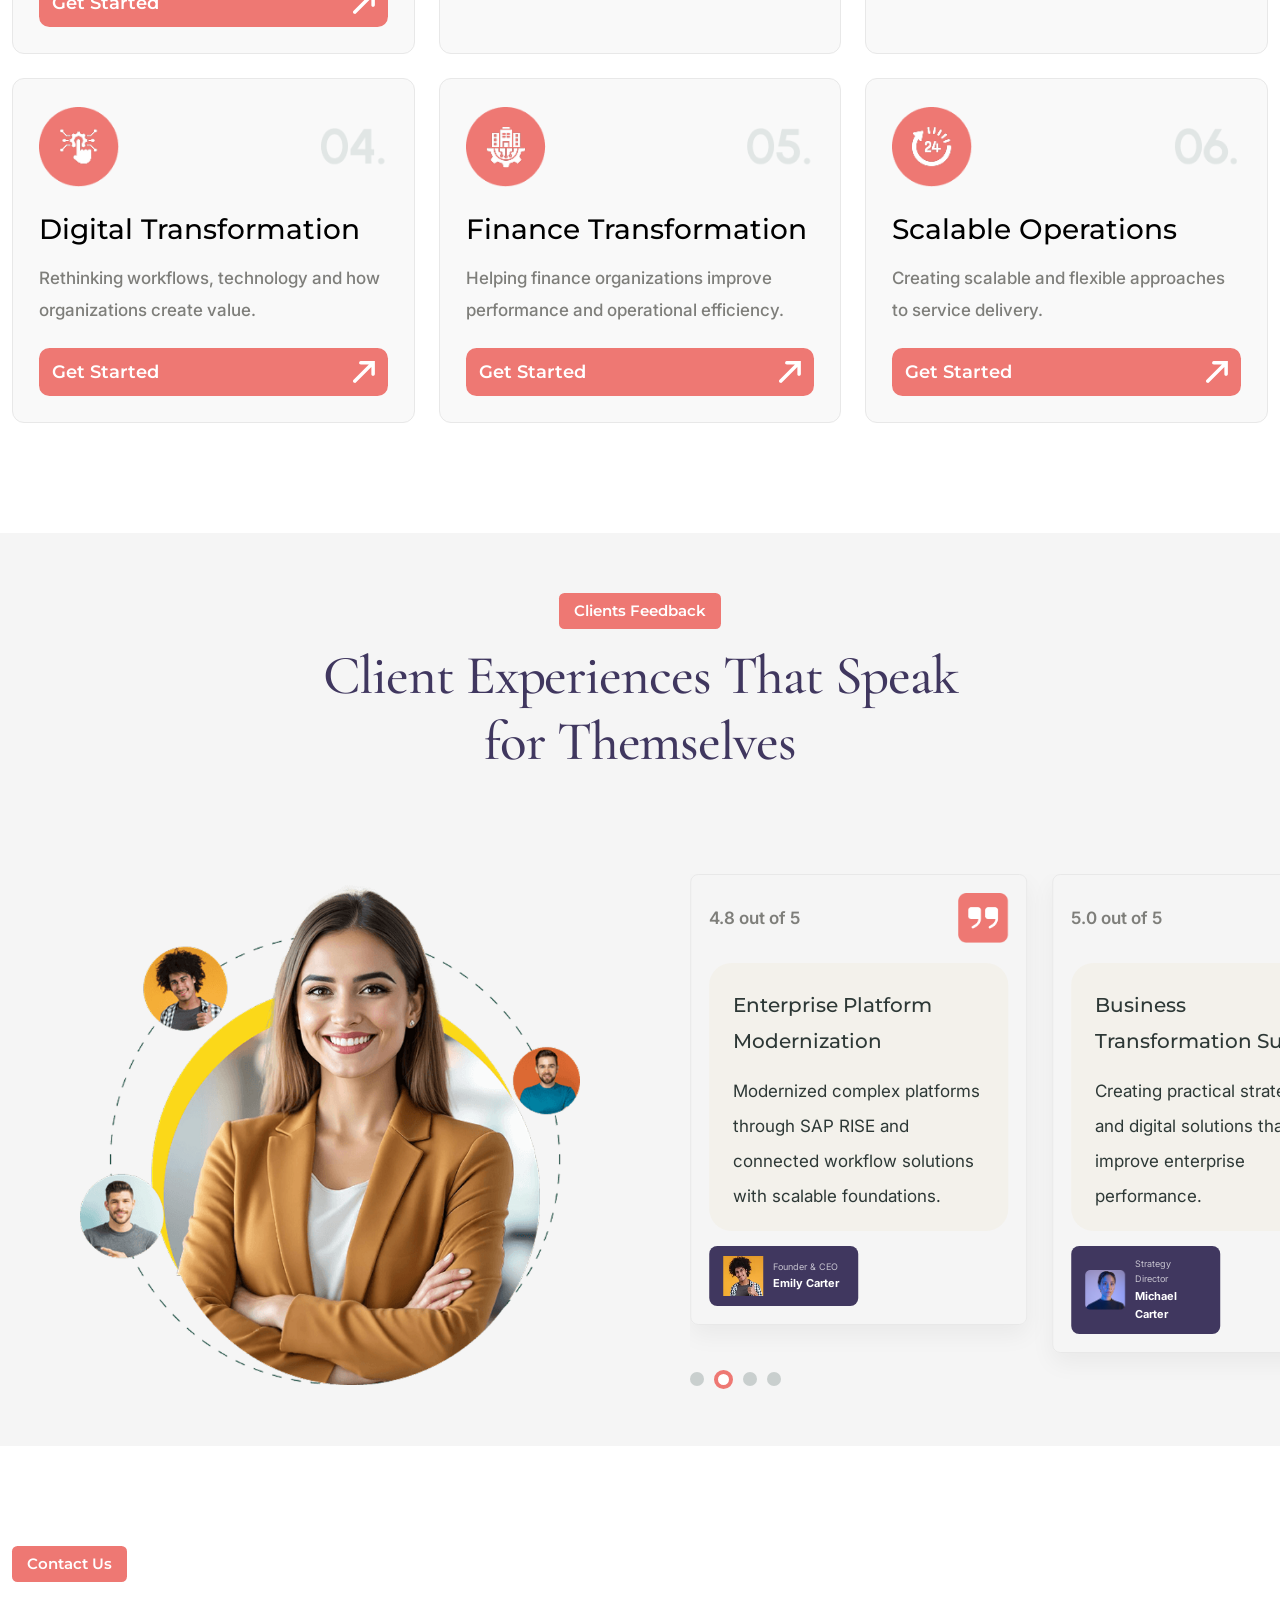
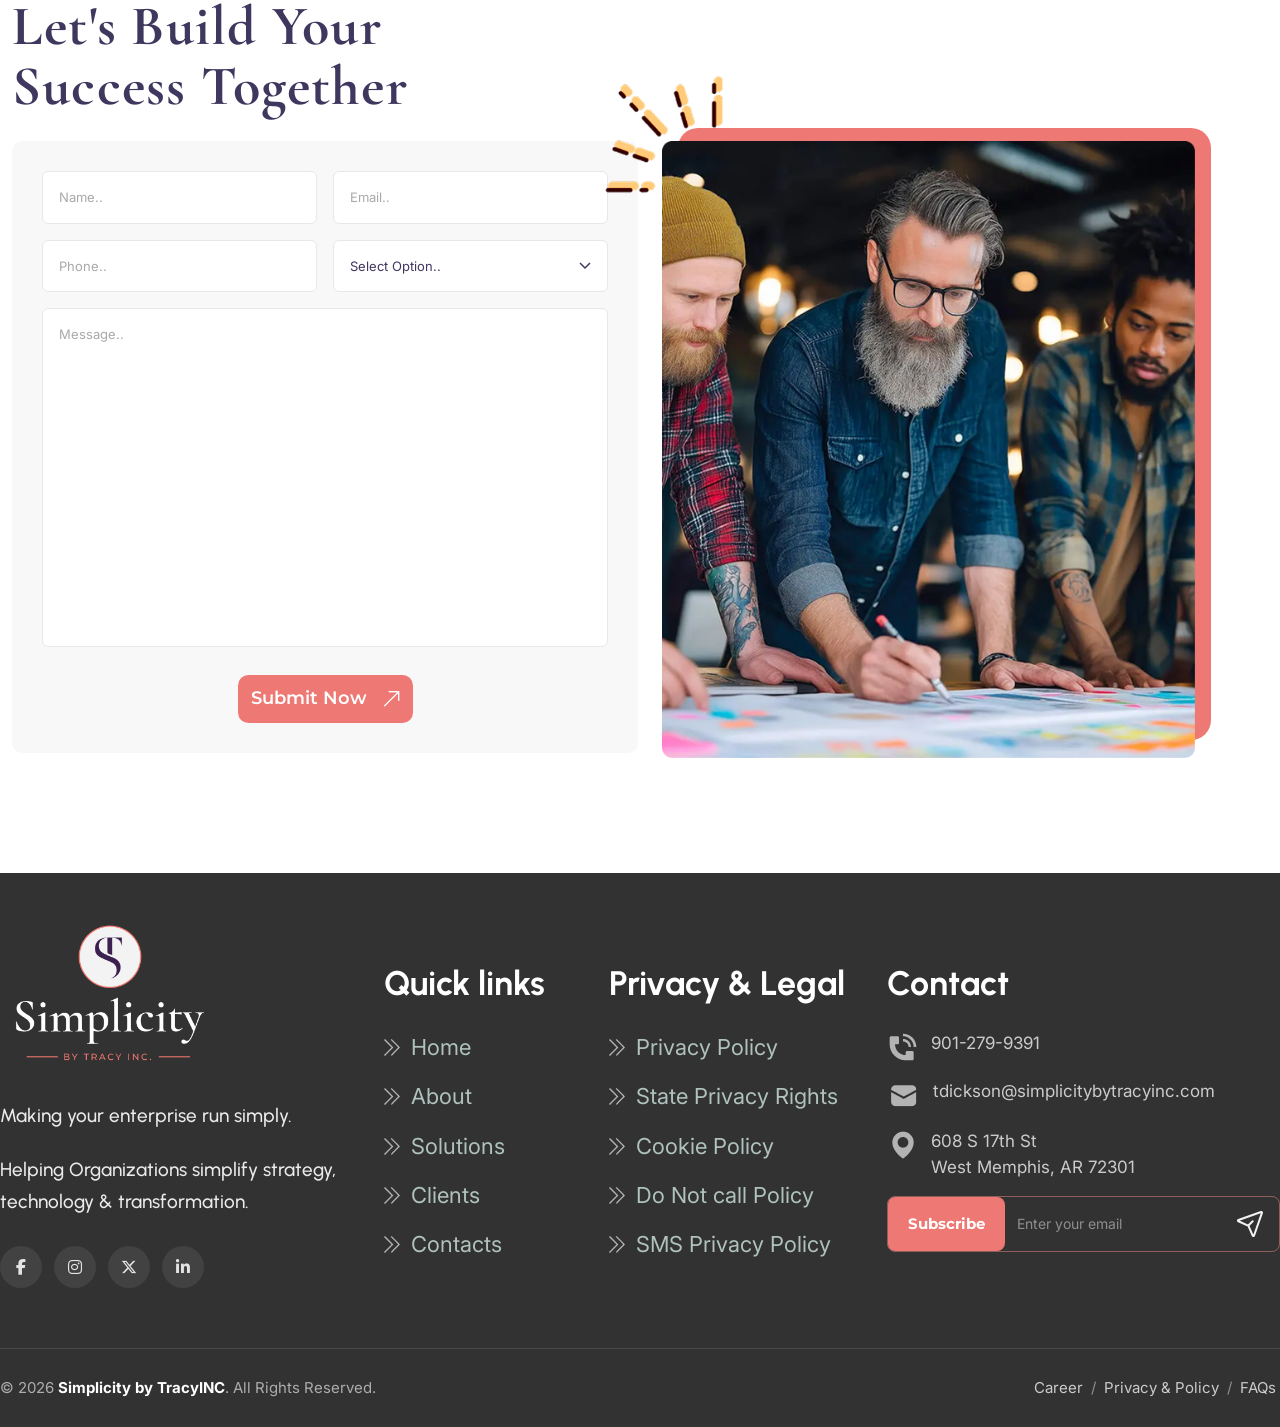
==== commit 69ac7c14: "Refactor styles and structure for improved responsiveness and layout consistency; add new image asse" ====
--- a/index.html
+++ b/index.html
@@ -184,21 +184,72 @@
 
         </div>
 
-        <div class="card-container ">
-
-          <img class="d-none d-lg-flex" src="asset/images/frame1.webp" alt="simplicity image">
-          <img class="frame-imge-2 d-none d-lg-flex" src="asset/images/frame2.webp" alt="simplicity image">
-          <img class="d-none d-lg-flex" src="asset/images/frame3.webp" alt="simplicity image">
-
-
-          <img class="d-flex d-lg-none" src="asset/images/frame_1.webp" alt="simplicity image">
-          <img class="d-flex d-lg-none" src="asset/images/frame_2.webp" alt="simplicity image">
-          <img class="d-flex d-lg-none" src="asset/images/frame_3.webp" alt="simplicity image">
-
-
-
-
-        </div>
+        <div class="card-container d-none d-lg-flex">
+
+          <img src="asset/images/frame1.webp" alt="simplicity image">
+          <img class="frame-imge-2 " src="asset/images/frame2.webp" alt="simplicity image">
+          <img src="asset/images/frame3.webp" alt="simplicity image">
+
+        </div>
+
+
+        <div class="card-container mobile-card-container d-flex d-lg-none ">
+
+          <div class="solution-card">
+            <div class="solution-card-media">
+              <img src="asset/images/Human_Capital.webp" alt="Human Capital" class="solution-card-photo">
+
+              <img src="asset/images/human_capital_arrow.webp" alt="">
+
+              <span class="solution-card-icon">
+                <img src="asset/images/Human_Capital_icon.webp" alt="icon">
+              </span>
+            </div>
+            <div class="solution-card-body">
+              <h3>Human Capital</h3>
+              <p>Helping organizations strengthen talent, leadership, organizational change, and workforce strategies.
+              </p>
+              <span class="solution-card-number">01.</span>
+            </div>
+          </div>
+
+          <div class="solution-card">
+            <div class="solution-card-media">
+              <img src="asset/images/Business_Analytics.webp" alt="Human Capital" class="solution-card-photo">
+
+              <img src="asset/images/human_capital_arrow.webp" alt="">
+
+              <span class="solution-card-icon">
+                <img src="asset/images/Business_Analytics_icon.webp" alt="icon">
+              </span>
+            </div>
+            <div class="solution-card-body">
+              <h3>Business Analytics</h3>
+              <p>Turning business data into practical and actionable insights for better decisions.</p>
+              <span class="solution-card-number">02.</span>
+            </div>
+          </div>
+
+          <div class="solution-card">
+            <div class="solution-card-media">
+              <img src="asset/images/Strategic_Planning.webp" alt="Human Capital" class="solution-card-photo">
+
+              <img src="asset/images/human_capital_arrow.webp" alt="">
+
+              <span class="solution-card-icon">
+                <img src="asset/images/Strategic_Planning_icon.webp" alt="icon">
+              </span>
+            </div>
+            <div class="solution-card-body">
+              <h3>Strategic Planning</h3>
+              <p>Building strategies that respond to changing markets and business challenges.</p>
+              <span class="solution-card-number">03.</span>
+            </div>
+          </div>
+
+        </div>
+
+      </div>
 
       </div>
 
@@ -348,8 +399,39 @@
 
     </section>
 
-    <section class="w-100">
-      <img class=" why_simplicity d-block d-lg-none" src="asset/images/why_simplicity.webp" alt="">
+    <!-- ========================================
+     Why Simplicity — Mobile Version
+========================================= -->
+
+
+    <section class="why-mobile d-block d-lg-none">
+      <div class="container">
+
+        <span class="offer-badge why-mobile-badge">Why Simplicity?</span>
+        <h2 class="why-mobile-title">Strategy Made Clear.<br>Transformation Made Practical.</h2>
+        <p class="why-mobile-text">
+          Clients choose us for our strategic clarity, disciplined execution, and commitment to
+          results. We act as long-term partners, helping organizations unlock new opportunities,
+          strengthen performance, and stay ahead in a competitive market.
+        </p>
+
+        <div class="why-mobile-cards">
+
+          <img src="asset/images/why_img_mobile_1.webp" alt="">
+
+          <img src="asset/images/why_img_mobile_2.webp" alt="">
+
+          <img src="asset/images/why_img_mobile_3.webp" alt="">
+
+          <img src="asset/images/why_img_mobile_4.webp" alt="">
+
+        </div>
+
+      </div>
+
+      <div class="why-mobile-photo">
+        <img src="/asset/images/why_bg_mobile.webp" alt="Strategy">
+      </div>
     </section>
 
 
@@ -694,82 +776,82 @@
     </section>
 
 
-     <section class="contact-section d-block d-lg-none ">
+    <section class="contact-section d-block d-lg-none ">
 
       <div class="container">
 
         <div>
 
-<div class="d-flex justify-content-center align-items-center">
-  <img class="mb-5" src="asset/images/contact_bg_imge.png" alt="">
-
-          </div>
-    
-          
+          <div class="d-flex justify-content-center align-items-center">
+            <img class="mb-5" src="asset/images/contact_bg_imge.png" alt="">
+
+          </div>
+
+
           <span class="offer-badge">Contact Us</span>
 
           <h2 class="contact-title">
-            Let's Build Your 
+            Let's Build Your
             Success Together
           </h2>
         </div>
 
         <div class="contact-wrapper">
 
-      
-
-            <!-- Left: Form -->
-            <div class="contact-form-area ">
-
-              <form class="contact-form" id="aboutContactForm">
-
-                <div class="form-row">
-                  <div class="form-group">
-                    <input type="text" name="name" placeholder="Name..">
-                  </div>
-                  <div class="form-group">
-                    <input type="email" name="email" placeholder="Email..">
-                  </div>
-                </div>
-
-                <div class="form-row">
-                  <div class="form-group">
-                    <input type="text" name="phone" placeholder="Phone..">
-                  </div>
-                  <div class="form-group">
-                    <select name="subject">
-                      <option selected disabled>Select Option..</option>
-                      <option>Business Transformation</option>
-                      <option>Business Analytics</option>
-                      <option>Strategic Planning</option>
-                    </select>
-                  </div>
-                </div>
-
-                <div class="form-group full">
-                  <textarea rows="10" name="message" placeholder="Message.."></textarea>
-                </div>
-
-                <!-- Honeypot — bot spam ঠেকাতে, ইউজার দেখবে না -->
-                <input type="text" name="website" style="display:none" tabindex="-1" autocomplete="off">
-
-                <div>
-                  <button type="submit" class="btn-talk">
-                    <span class="btn-text">
-                      <span class="btn-text-inner" data-text="Submit Now">Submit Now</span>
-                    </span>
-                    <img src="asset/images/nav_arrow.webp" alt="simplicity image">
-                  </button>
-                </div>
-
-                <div class="form-status"></div>
-
-              </form>
-
-            </div>
-
-          </div>
-        </div>
+
+
+          <!-- Left: Form -->
+          <div class="contact-form-area ">
+
+            <form class="contact-form" id="aboutContactForm">
+
+              <div class="form-row">
+                <div class="form-group">
+                  <input type="text" name="name" placeholder="Name..">
+                </div>
+                <div class="form-group">
+                  <input type="email" name="email" placeholder="Email..">
+                </div>
+              </div>
+
+              <div class="form-row">
+                <div class="form-group">
+                  <input type="text" name="phone" placeholder="Phone..">
+                </div>
+                <div class="form-group">
+                  <select name="subject">
+                    <option selected disabled>Select Option..</option>
+                    <option>Business Transformation</option>
+                    <option>Business Analytics</option>
+                    <option>Strategic Planning</option>
+                  </select>
+                </div>
+              </div>
+
+              <div class="form-group full">
+                <textarea rows="10" name="message" placeholder="Message.."></textarea>
+              </div>
+
+              <!-- Honeypot — bot spam ঠেকাতে, ইউজার দেখবে না -->
+              <input type="text" name="website" style="display:none" tabindex="-1" autocomplete="off">
+
+              <div>
+                <button type="submit" class="btn-talk">
+                  <span class="btn-text">
+                    <span class="btn-text-inner" data-text="Submit Now">Submit Now</span>
+                  </span>
+                  <img src="asset/images/nav_arrow.webp" alt="simplicity image">
+                </button>
+              </div>
+
+              <div class="form-status"></div>
+
+            </form>
+
+          </div>
+
+        </div>
+      </div>
 
       </div>
 
--- a/asset/css/style.css
+++ b/asset/css/style.css
@@ -530,7 +530,7 @@
     background: #f8f8f8;
 
     overflow: hidden;
-    height: 1065px;
+    height: 1000px;
 }
 
 
@@ -2662,6 +2662,8 @@
     .page-banner {
         height: 610px !important;
     }
+
+ 
 
     /*  -------------------------------------Hero Section------------------------------------------------- */
 
@@ -3651,9 +3653,6 @@
     }
 
 
-    .client-main-mobile{
-
-    }
 
 
     .client-section {
@@ -3719,16 +3718,27 @@
     }
 
 
-    .review-card .quote {width: 26px !important;height: 26px !important;margin-bottom: 20px;}
-
-
-    .rating {font-size: 8px;color: #7E7E7A;margin-bottom: 18px;font-weight: 600;line-height: 17px;letter-spacing: 0px;}
-
-   .logo-item img {
+    .review-card .quote {
+        width: 26px !important;
+        height: 26px !important;
+        margin-bottom: 20px;
+    }
+
+
+    .rating {
+        font-size: 8px;
+        color: #7E7E7A;
+        margin-bottom: 18px;
+        font-weight: 600;
+        line-height: 17px;
+        letter-spacing: 0px;
+    }
+
+    .logo-item img {
         max-width: 41px;
     }
 
-      .client-main-mobile{
+    .client-main-mobile {
         display: flex;
         align-items: center;
         justify-content: center;
@@ -3737,16 +3747,25 @@
     }
 
 
-.client-slider {width: 100%;overflow: hidden;margin-top: 140px;}
+    .client-slider {
+        width: 100%;
+        overflow: hidden;
+        margin-top: 140px;
+    }
 
 
     /* ---------- Contact (old inline-image layout) ---------- */
     .contact-section {
         padding: 50px 0;
         margin-bottom: 40px !important;
-    }
-
-       .contact-title {
+        padding-top: 0px;
+    }
+
+    .extra-margin-remove {
+        margin-bottom: 0px !important;
+    }
+
+    .contact-title {
         font-size: 30px !important;
         line-height: 1.3;
         letter-spacing: 0;
@@ -3877,13 +3896,13 @@
     }
 
     .brand {
-    display: flex;
-    align-items: center;
-    gap: 14px;
-    text-decoration: none;
-    flex-shrink: 0;
-    justify-content: center;
-}
+        display: flex;
+        align-items: center;
+        gap: 14px;
+        text-decoration: none;
+        flex-shrink: 0;
+        justify-content: center;
+    }
 
     /* ---------- Grow / CTA ---------- */
     .grow-section {
@@ -3903,7 +3922,7 @@
 
     /* ---------- Page Banner (About / Solutions / Clients / Contact headers) ---------- */
     .page-banner {
-        height: 160px !important;
+        height: 100%;
     }
 
 
@@ -4089,11 +4108,203 @@
         padding: 10px 16px;
         padding-bottom: 0px;
     }
-}
+
+
+    /* ========================================
+   Solution Cards (photo + curve + icon badge + number)
+======================================== */
+
+    .card-container {
+        display: flex;
+        gap: 40px;
+        width: 100%;
+        justify-content: space-between;
+        margin-top: 25px;
+        align-items: flex-start;
+    }
+
+    .solution-card {
+        position: relative;
+        flex: 1;
+        background: var(--white-color);
+        border: 1px solid var(--border-color);
+        border-radius: 16px;
+        text-align: center;
+        box-shadow: 0 10px 25px rgba(0, 0, 0, 0.04);
+        overflow: hidden;
+        transition: transform 0.25s ease, box-shadow 0.25s ease;
+    }
+
+    .solution-card:hover {
+        transform: translateY(-4px);
+        box-shadow: 0 20px 40px rgba(0, 0, 0, 0.08);
+    }
+
+    .solution-card-media {
+        position: relative;
+        width: 100%;
+        line-height: 0;
+    }
+
+    .solution-card-photo {
+        width: 100%;
+        display: block;
+    }
+
+
+
+    /* Icon badge centered on top of the curve */
+    .solution-card-icon {
+        position: absolute;
+        left: 50%;
+        bottom: -28px;
+        transform: translateX(-50%);
+        width: 64px;
+        height: 64px;
+        z-index: 2;
+        display: block;
+    }
+
+    .solution-card-icon img {
+        width: 100%;
+        height: 100%;
+        display: block;
+        position: absolute;
+        top: -21px;
+    }
+
+
+    .solution-card-body {
+        padding: 40px 22px 28px;
+    }
+
+    .solution-card-body h3 {
+        font-family: var(--font-heading);
+        font-size: 19px;
+        font-weight: 700;
+        color: var(--secondary-color);
+        margin-bottom: 10px;
+    }
+
+    .solution-card-body p {
+        font-family: var(--font-body);
+        font-size: 14px;
+        line-height: 1.6;
+        color: #777;
+    }
+
+    .solution-card-number {
+        display: block;
+        margin-top: 18px;
+
+        font-size: 35px;
+        font-weight: 700;
+        color: rgba(64, 55, 95, 0.18);
+        letter-spacing: 0.5px;
+    }
+
+
+
+
+    /* ========================================
+   Why Simplicity — Mobile Card Layout
+======================================== */
+
+    .why-mobile {
+        display: none;
+        position: relative;
+        background: linear-gradient(180deg, #B45B65 0%, #5a3d6b 55%, #2c2140 100%);
+        padding: 40px 0 0;
+        overflow: hidden;
+    }
+
+    .why-mobile-badge {
+        margin-bottom: 16px;
+    }
+
+    .why-mobile-title {
+        font-family: "Cormorant Garamond", serif;
+        font-weight: 700;
+        font-size: 30px;
+        line-height: 1.25;
+        color: var(--white-color);
+        margin-bottom: 16px;
+    }
+
+    .why-mobile-text {
+        font-family: var(--font-body);
+        font-size: 14px;
+        line-height: 1.7;
+        color: rgba(255, 255, 255, 0.85);
+        margin-bottom: 30px;
+    }
+
+    /* ========================================
+   Feature Card (single — dark variant)
+======================================== */
+
+
+    .why-mobile-cards {
+        display: flex;
+        flex-direction: column;
+        align-items: center;
+        justify-content: center;
+        gap: 20px;
+    }
+
+
+    .why-mobile-cards img {
+        width: 100%;
+    }
+
+    .why-mobile-photo {
+        display: flex;
+        justify-content: center;
+        align-items: center;
+
+        margin: 0px auto;
+
+        margin-top: 40px;
+    }
+
+
+
+
+
+
+}
+
+
+
+
+/* ---------- Responsive ---------- */
+
+@media (max-width: 991px) {
+    .card-container {
+        flex-wrap: wrap;
+    }
+
+    .solution-card {
+        flex: 1 1 calc(50% - 15px);
+    }
+}
+
 
 /* --------------------------------------------------------------------------------------------------------------- */
 
 @media (min-width: 320px) and (max-width: 350px) {
+
+
+    .why-mobile-photo {
+        display: flex;
+        justify-content: center;
+        align-items: center;
+        max-width: 300px;
+        margin: 0px auto;
+        margin-top: 30px;
+    }
+
+
     .hero-section {
         height: auto;
         min-height: 400px;
@@ -4105,7 +4316,7 @@
         max-width: 41px;
     }
 
-      .client-main-mobile{
+    .client-main-mobile {
         display: flex;
         align-items: center;
         justify-content: center;
@@ -4114,7 +4325,11 @@
     }
 
 
-.client-slider {width: 100%;overflow: hidden;margin-top: 140px;}
+    .client-slider {
+        width: 100%;
+        overflow: hidden;
+        margin-top: 140px;
+    }
 
 
 }
@@ -4136,10 +4351,10 @@
     .footer-about {
         grid-area: about;
         margin-top: 0;
-    
+
         display: flex;
         flex-direction: column;
-       
+
     }
 
     .footer-brand {
@@ -4154,18 +4369,27 @@
         font-size: 16px;
         line-height: 1.5;
         margin-bottom: 8px;
-    }
-
-       .footer-desc {
+        text-align: center;
+    }
+
+       .page-banner  img {
+        height: 220px !important;
+    }
+
+    .footer-desc {
         font-size: 15px;
         line-height: 1.5;
         max-width: 560px !important;
         margin: 0 auto 18px;
-        text-align: start;
-    }
-
-
-   
+       text-align: center;
+    }
+
+.footer-social {
+    display: flex;
+    gap: 12px;
+    justify-content: center;
+}
+
 
     .footer-social a {
         width: 36px;
@@ -4247,6 +4471,8 @@
         gap: 6px;
         text-align: center;
         padding: 18px 0;
+        justify-content: center;
+        align-items: center;
     }
 
     .footer-bottom-inner p {
